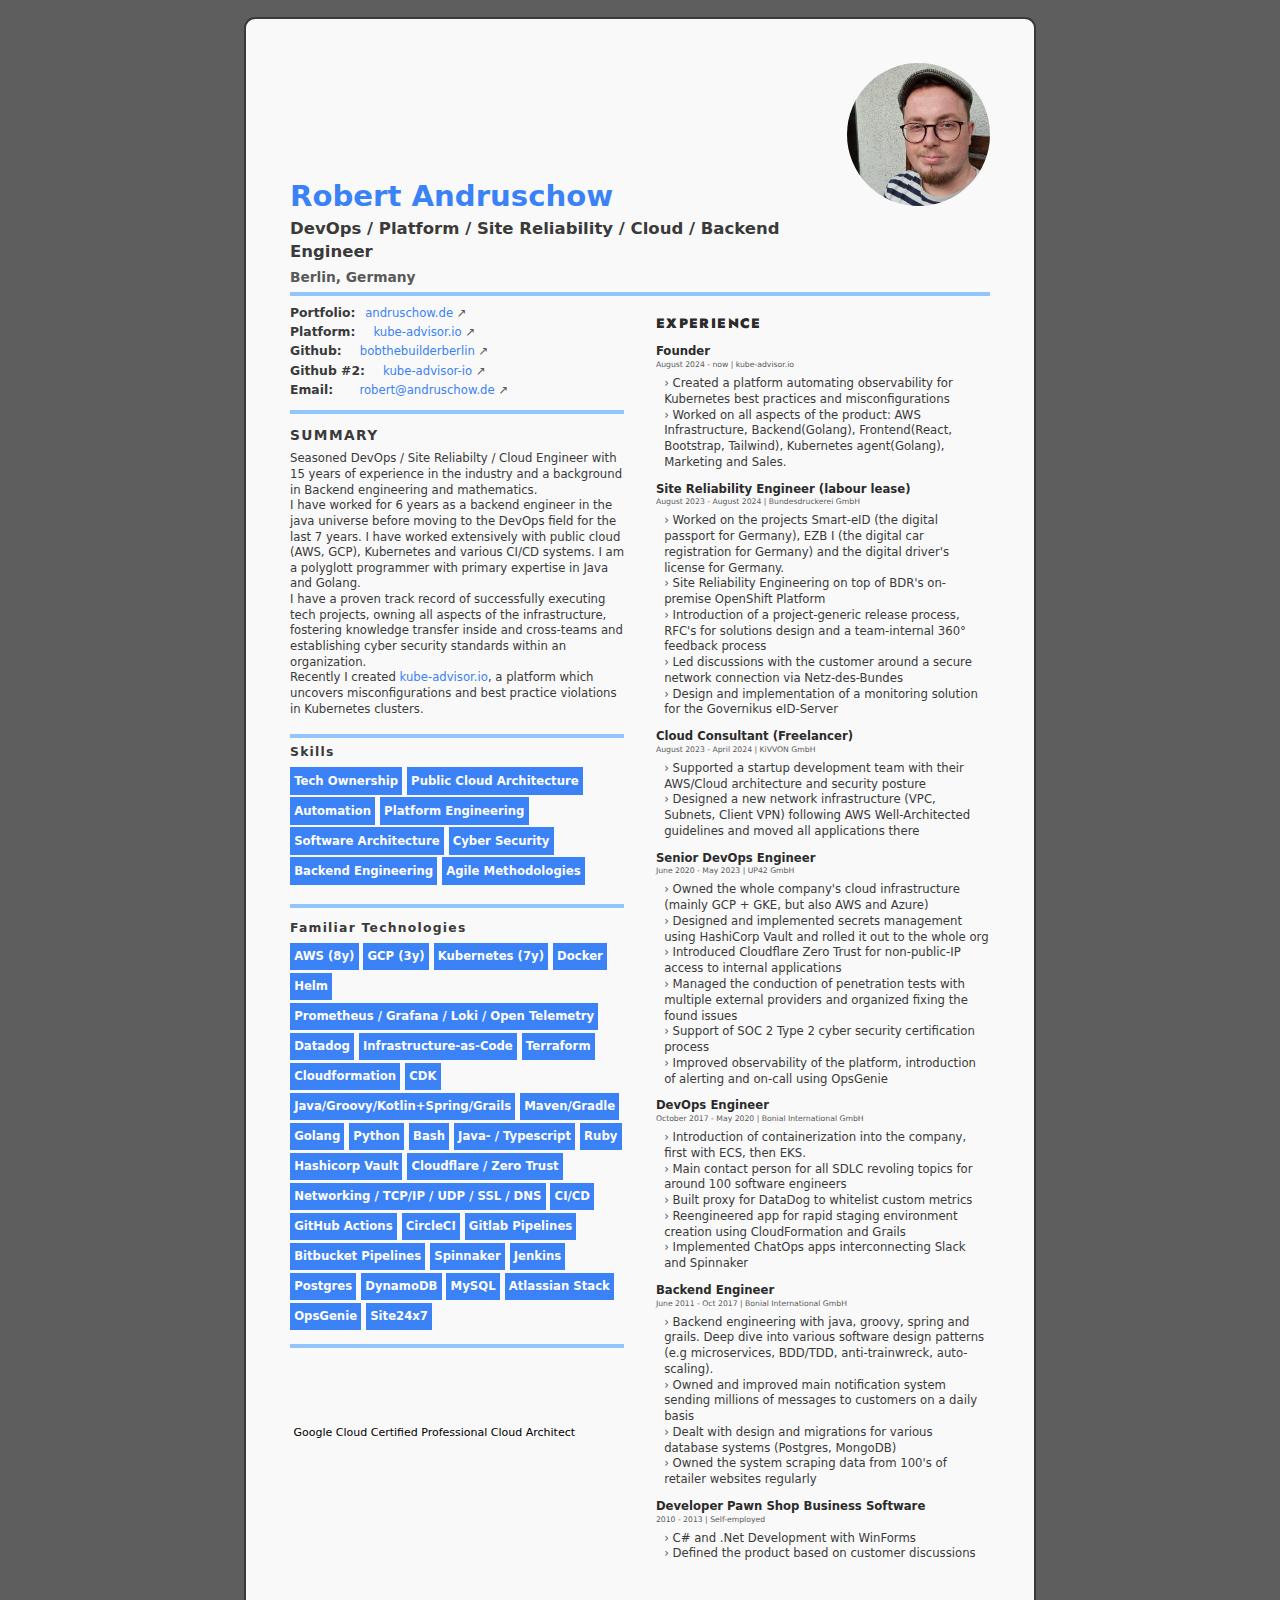
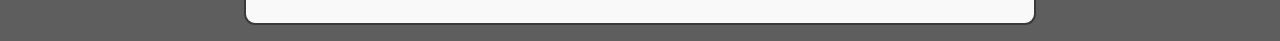
==== docs/index.html @ 7cc58ec7 "Fix column gap" ====
<!DOCTYPE html>
<html lang="en" xmlns="http://www.w3.org/1999/xhtml">

<head>
    <meta charset="UTF-8" />
    <meta name="author" content="Robert Andruschow" />
    <meta name="description"
        content="Robert Andruschow: Freelance DevOps / DevSecOps / Site Reliability / Cloud / Backend Engineer" />
    <meta name="robots" content="all" />
    <meta name="keywords"
        content="Robert Andruschow, DevOps Engineer, GCP, Cloud, AWS, Terraform, IaC, Berlin, Java, Backend Developer" />
    <meta name="googlebot" content="all" />
    <meta property="og:title" content="Robert Andruschow" />
    <meta property="og:type" content="CV and misc information about Robert Andruschow" />
    <meta property="og:url" content="https://andruschow.de" />
    <meta property="og:image" content="https://andruschow.de/portrait.jpg" />
    <meta property="og:site_name" content="andruschow.de" />
    <meta property="og:description" content="andruschow.de - Robert Andruschow" />
    <link rel="author" href="https://www.linkedin.com/in/robert-andruschow" />

    <meta name="viewport" content="width=device-width, initial-scale=1.0" />
    <link href="https://cdnjs.cloudflare.com/ajax/libs/font-awesome/5.15.2/css/all.min.css" rel="stylesheet" />
    <link rel="preload" href="./fonts/Jost-Medium.woff2" as="font" crossorigin="anonymous" />
    <link rel="preconnect" href="https://fonts.googleapis.com" />
    <link rel="preconnect" href="https://fonts.gstatic.com" crossorigin />
    <link
        href="https://fonts.googleapis.com/css2?family=Jost:ital,wght@0,100;0,200;0,300;0,400;0,500;0,600;0,700;0,800;0,900;1,100;1,200;1,300;1,400;1,500;1,600;1,700;1,800;1,900&display=swap"
        rel="stylesheet" />

    <link href="./build.css" rel="stylesheet" />
    <link rel="icon" type="image/png" href="/favicon.png">
    <title>Robert Andruschow — Resume</title>
</head>
<!-- Body ----------------------------------------------------------------------- -->

<body>
    <main class="font-jost hyphens-manual">
        <!-- Page -------------------------------------------------------------------------------------------------------->
        <section
            class="p-3 my-auto mx-auto max-w-3xl bg-gray-50 rounded-2xl border-2 border-gray-700 sm:p-9 md:p-16 lg:mt-6 lg:mb-6 print:border-0 page print:max-w-letter print:max-h-letter print:mx-0 print:my-o xsm:p-8 print:bg-white md:max-w-letter md:h-letter lg:h-letter">
            <!-- Name ---------------------------------------------------------------------------------------------------->
            <header
                class="inline-flex justify-between items-baseline pb-2 mb-2 w-full align-top border-b-4 border-blue-300">
                <section class="block">
                    <h1 class="mb-0 text-5xl font-bold text-blue-500">
                        Robert Andruschow
                    </h1>
                    <!--Job Title--------------------------------------------------------------------------------------------------------->
                    <h2 class="m-0 ml-0 text-2xl font-semibold text-gray-700 leading-snugish">DevOps / Platform / Site
                        Reliability / Cloud / Backend Engineer
                    </h2>
                    <!--Location --------------------------------------------------------------------------------------------------------->

                    <h3 class="m-0 mt-2 ml-0 text-xl font-semibold text-gray-500 leading-snugish">
                        Berlin, Germany
                    </h3>
                </section>

                <section class="">
                    <div class="max-h-52 max-w-52 overflow-hidden relative aspect-square flex" style="height: 60vh;">
                        <img class="rounded-full h-full object-cover" src="portrait.jpg" alt="">
                    </div>

                </section>
            </header>

            <!-- Column -------------------------------------------------------------------------------------------------->
            <section
                class="col-gap-md print:col-count-1 print:h-letter-col-full col-fill-balance md:col-count-2 md:h-letter-col-full">
                <section class="flex-col">
                    <!-- Contact Information ------------------------------------------------------------------------------------->
                    <section class="pb-2 mt-4 mb-0 first:mt-0">
                        <!-- To keep in the same column -------------------------------------------------------------------------->
                        <section class="break-inside-avoid">
                            <section class="pb-4 mb-2 border-b-4 border-blue-300 break-inside-avoid">
                                <ul class="pr-7 list-inside">
                                    <li
                                        class="mt-1 leading-normal text-black text-gray-500 transition duration-100 ease-in hover:text-gray-700 text-md print:">
                                        <a href="https://andruschow.de" class="group text-blue-500">
                                            <span class="mr-2 text-lg font-semibold text-gray-700 leading-snugish">
                                                Portfolio:
                                            </span>
                                            andruschow.de
                                            <span
                                                class="inline-block font-normal text-black text-gray-500 transition duration-100 ease-in group-hover:text-gray-700 print:text-black print:">
                                                ↗
                                            </span>
                                        </a>
                                    </li>
                                    <li
                                        class="mt-1 leading-normal text-gray-500 transition duration-100 ease-in hover:text-gray-700 text-md">
                                        <a href="https://kube-advisor.io" target="_blank" class="group text-blue-500">
                                            <span class="mr-5 text-lg font-semibold text-gray-700 leading-snugish">
                                                Platform:
                                            </span>
                                            kube-advisor.io
                                            <span
                                                class="inline-block font-normal text-black text-gray-500 transition duration-100 ease-in group-hover:text-gray-700 print:text-black print:">
                                                ↗
                                            </span>
                                        </a>
                                    </li>
                                    <li
                                        class="mt-1 leading-normal text-gray-500 transition duration-100 ease-in hover:text-gray-700 text-md">
                                        <a href="https://github.com/bobthebuilderberlin" target="_blank"
                                            class="group text-blue-500">
                                            <span class="mr-5 text-lg font-semibold text-gray-700 leading-snugish">
                                                Github:
                                            </span>
                                            bobthebuilderberlin
                                            <span
                                                class="inline-block font-normal text-black text-gray-500 transition duration-100 ease-in group-hover:text-gray-700 print:text-black print:">
                                                ↗
                                            </span>
                                        </a>
                                    </li>

                                    <li
                                        class="mt-1 leading-normal text-gray-500 transition duration-100 ease-in hover:text-gray-700 text-md">
                                        <a href="https://github.com/kube-advisor-io" target="_blank"
                                            class="group text-blue-500">
                                            <span class="mr-5 text-lg font-semibold text-gray-700 leading-snugish">
                                                Github #2:
                                            </span>
                                            kube-advisor-io
                                            <span
                                                class="inline-block font-normal text-black text-gray-500 transition duration-100 ease-in group-hover:text-gray-700 print:text-black print:">
                                                ↗
                                            </span>
                                        </a>
                                    </li>


                                    <li
                                        class="mt-1 leading-normal text-gray-500 transition duration-100 ease-in hover:text-gray-700 text-md">
                                        <a href="mailto:robert@andruschow.de" class="group text-blue-500">
                                            <span class="mr-8 text-lg font-semibold text-gray-700 leading-snugish">
                                                Email:
                                            </span>
                                            robert@andruschow.de
                                            <span
                                                class="inline-block font-normal text-gray-500 transition duration-100 ease-in group-hover:text-gray-700 print:text-black">
                                                ↗
                                            </span>
                                        </a>
                                    </li>
                                </ul>
                            </section>
                        </section>
                    </section>
                    <!--Summary ---------------------------------------------------------------------------------------------------------->
                    <section class="pb-4 mt-0 border-b-4 border-blue-300 first:mt-0">
                        <!-- To keep in the same column -->
                        <section class="break-inside-avoid">
                            <h2 class="mb-2 text-xl font-bold tracking-widest text-gray-700 print:font-normal">
                                SUMMARY
                            </h2>

                            <section class="mb-2 break-inside-avoid">
                                <p class="mt-2 leading-normal text-gray-700 text-md">
                                    Seasoned DevOps / Site Reliabilty / Cloud Engineer with 15 years of experience in
                                    the industry and a
                                    background in Backend engineering and mathematics.
                                    <br>I have worked for 6 years as a backend engineer in the java universe before
                                    moving to the DevOps field for the last 7 years. I have worked extensively with
                                    public cloud (AWS, GCP), Kubernetes and various CI/CD systems. I am a polyglott
                                    programmer with primary expertise in Java and Golang.
                                    <br>I have a proven track record of successfully executing tech projects, owning all
                                    aspects of the infrastructure, fostering knowledge transfer inside and cross-teams
                                    and establishing cyber security standards within an organization.
                                    <br>Recently I created <a href="https://kube-advisor.io" target="_blank"
                                        class="text-blue-500">kube-advisor.io</a>, a platform which uncovers
                                    misconfigurations and best practice violations in Kubernetes clusters.
                                </p>
                            </section>
                        </section>
                    </section>
                    <section class="pb-6 mt-2 mb-4 border-b-4 border-blue-300 first:mt-0 break-inside-avoid">
                        <!-- To keep in the same column -->
                        <section class="break-inside-avoid">
                            <h2 class="mb-2 text-lg font-bold tracking-widest text-gray-700 print:font-normal">
                                Skills
                            </h2>
                            <section class="mb-0 break-inside-avoid">
                                <section class="mt-1 last:pb-1">
                                    <ul class="flex flex-wrap -mb-1 font-bold leading-relaxed text-md -mr-1.6">
                                        <li
                                            class="p-1.5 mb-1 leading-relaxed text-white bg-blue-500 mr-1.6 print:bg-white print:border-inset">
                                            Tech Ownership
                                        </li>
                                        <li
                                            class="p-1.5 mb-1 leading-relaxed text-white bg-blue-500 mr-1.6 print:bg-white print:border-inset">
                                            Public Cloud Architecture
                                        </li>
                                        <li
                                            class="p-1.5 mb-1 leading-relaxed text-white bg-blue-500 mr-1.6 print:bg-white print:border-inset">
                                            Automation
                                        </li>
                                        <li
                                            class="p-1.5 mb-1 leading-relaxed text-white bg-blue-500 mr-1.6 print:bg-white print:border-inset">
                                            Platform Engineering
                                        </li>
                                        <li
                                            class="p-1.5 mb-1 leading-relaxed text-white bg-blue-500 mr-1.6 print:bg-white print:border-inset">
                                            Software Architecture
                                        </li>
                                        <li
                                            class="p-1.5 mb-1 leading-relaxed text-white bg-blue-500 mr-1.6 print:bg-white print:border-inset">
                                            Cyber Security
                                        </li>
                                        <li
                                            class="p-1.5 mb-1 leading-relaxed text-white bg-blue-500 mr-1.6 print:bg-white print:border-inset">
                                            Backend Engineering
                                        </li>
                                        <li
                                            class="p-1.5 mb-1 leading-relaxed text-white bg-blue-500 mr-1.6 print:bg-white print:border-inset">
                                            Agile Methodologies
                                        </li>

                                    </ul>
                                </section>
                            </section>
                        </section>
                    </section>
                    <!--Begin Skills ----------------------------------------------------------------------------------------------------->
                    <section class="pb-6 mt-2 mb-4 border-blue-300 first:mt-0 break-inside-avoid">
                        <!-- To keep in the same column -->
                        <section class="break-inside-avoid">
                            <h2 class="mb-2 text-lg font-bold tracking-widest text-gray-700 print:font-normal">
                                Familiar Technologies
                            </h2>
                            <section class="mb-4 break-inside-avoid">
                                <section class="mt-1">
                                    <ul class="flex flex-wrap font-bold leading-relaxed text-md -mr-1.6">
                                        <li
                                            class="p-1.5 mb-1 leading-relaxed text-white bg-blue-500 mr-1.6 print:bg-white print:border-inset">
                                            AWS (8y)
                                        </li>
                                        <li
                                            class="p-1.5 mb-1 leading-relaxed text-white bg-blue-500 mr-1.6 print:bg-white print:border-inset">
                                            GCP (3y)
                                        </li>
                                        <li
                                            class="p-1.5 mb-1 leading-relaxed text-white bg-blue-500 mr-1.6 print:bg-white print:border-inset">
                                            Kubernetes (7y)
                                        </li>
                                        <li
                                            class="p-1.5 mb-1 leading-relaxed text-white bg-blue-500 mr-1.6 print:bg-white print:border-inset">
                                            Docker
                                        </li>
                                        <li
                                            class="p-1.5 mb-1 leading-relaxed text-white bg-blue-500 mr-1.6 print:bg-white print:border-inset">
                                            Helm
                                        </li>
                                        <li
                                            class="p-1.5 mb-1 leading-relaxed text-white bg-blue-500 mr-1.6 print:bg-white print:border-inset">
                                            Prometheus / Grafana / Loki / Open Telemetry
                                        </li>
                                        <li
                                            class="p-1.5 mb-1 leading-relaxed text-white bg-blue-500 mr-1.6 print:bg-white print:border-inset">
                                            Datadog
                                        </li>
                                        <li
                                            class="p-1.5 mb-1 leading-relaxed text-white bg-blue-500 mr-1.6 print:bg-white print:border-inset">
                                            Infrastructure-as-Code
                                        </li>
                                        <li
                                            class="p-1.5 mb-1 leading-relaxed text-white bg-blue-500 mr-1.6 print:bg-white print:border-inset">
                                            Terraform
                                        </li>
                                        <li
                                            class="p-1.5 mb-1 leading-relaxed text-white bg-blue-500 mr-1.6 print:bg-white print:border-inset">
                                            Cloudformation
                                        </li>
                                        <li
                                            class="p-1.5 mb-1 leading-relaxed text-white bg-blue-500 mr-1.6 print:bg-white print:border-inset">
                                            CDK
                                        </li>
                                        <li
                                            class="p-1.5 mb-1 leading-relaxed text-white bg-blue-500 mr-1.6 print:bg-white print:border-inset">
                                            Java/Groovy/Kotlin+Spring/Grails
                                        </li>
                                        <li
                                            class="p-1.5 mb-1 leading-relaxed text-white bg-blue-500 mr-1.6 print:bg-white print:border-inset">
                                            Maven/Gradle
                                        </li>
                                        <li
                                            class="p-1.5 mb-1 leading-relaxed text-white bg-blue-500 mr-1.6 print:bg-white print:border-inset">
                                            Golang
                                        </li>
                                        <li
                                            class="p-1.5 mb-1 leading-relaxed text-white bg-blue-500 mr-1.6 print:bg-white print:border-inset">
                                            Python
                                        </li>
                                        <li
                                            class="p-1.5 mb-1 leading-relaxed text-white bg-blue-500 mr-1.6 print:bg-white print:border-inset">
                                            Bash
                                        </li>
                                        <li
                                            class="p-1.5 mb-1 leading-relaxed text-white bg-blue-500 mr-1.6 print:bg-white print:border-inset">
                                            Java- / Typescript
                                        </li>
                                        <li
                                            class="p-1.5 mb-1 leading-relaxed text-white bg-blue-500 mr-1.6 print:bg-white print:border-inset">
                                            Ruby
                                        </li>
                                        <li
                                            class="p-1.5 mb-1 leading-relaxed text-white bg-blue-500 mr-1.6 print:bg-white print:border-inset">
                                            Hashicorp Vault
                                        </li>
                                        <li
                                            class="p-1.5 mb-1 leading-relaxed text-white bg-blue-500 mr-1.6 print:bg-white print:border-inset">
                                            Cloudflare / Zero Trust
                                        </li>
                                        <li
                                            class="p-1.5 mb-1 leading-relaxed text-white bg-blue-500 mr-1.6 print:bg-white print:border-inset">
                                            Networking / TCP/IP / UDP / SSL / DNS
                                        </li>
                                        <li
                                            class="p-1.5 mb-1 leading-relaxed text-white bg-blue-500 mr-1.6 print:bg-white print:border-inset">
                                            CI/CD
                                        </li>
                                        <li
                                            class="p-1.5 mb-1 leading-relaxed text-white bg-blue-500 mr-1.6 print:bg-white print:border-inset">
                                            GitHub Actions
                                        </li>
                                        <li
                                            class="p-1.5 mb-1 leading-relaxed text-white bg-blue-500 mr-1.6 print:bg-white print:border-inset">
                                            CircleCI
                                        </li>
                                        <li
                                            class="p-1.5 mb-1 leading-relaxed text-white bg-blue-500 mr-1.6 print:bg-white print:border-inset">
                                            Gitlab Pipelines
                                        </li>
                                        <li
                                            class="p-1.5 mb-1 leading-relaxed text-white bg-blue-500 mr-1.6 print:bg-white print:border-inset">
                                            Bitbucket Pipelines
                                        </li>
                                        <li
                                            class="p-1.5 mb-1 leading-relaxed text-white bg-blue-500 mr-1.6 print:bg-white print:border-inset">
                                            Spinnaker
                                        </li>
                                        <li
                                            class="p-1.5 mb-1 leading-relaxed text-white bg-blue-500 mr-1.6 print:bg-white print:border-inset">
                                            Jenkins
                                        </li>
                                        <li
                                            class="p-1.5 mb-1 leading-relaxed text-white bg-blue-500 mr-1.6 print:bg-white print:border-inset">
                                            Postgres
                                        </li>
                                        <li
                                            class="p-1.5 mb-1 leading-relaxed text-white bg-blue-500 mr-1.6 print:bg-white print:border-inset">
                                            DynamoDB
                                        </li>
                                        <li
                                            class="p-1.5 mb-1 leading-relaxed text-white bg-blue-500 mr-1.6 print:bg-white print:border-inset">
                                            MySQL
                                        </li>
                                        <li
                                            class="p-1.5 mb-1 leading-relaxed text-white bg-blue-500 mr-1.6 print:bg-white print:border-inset">
                                            Atlassian Stack
                                        </li>
                                        <li
                                            class="p-1.5 mb-1 leading-relaxed text-white bg-blue-500 mr-1.6 print:bg-white print:border-inset">
                                            OpsGenie
                                        </li>
                                        <li
                                            class="p-1.5 mb-1 leading-relaxed text-white bg-blue-500 mr-1.6 print:bg-white print:border-inset">
                                            Site24x7
                                        </li>
                                    </ul>
                                </section>

                            </section>
                        </section>
                        <section class="pt-4 mt-4 mb-4 border-t-4 border-blue-300 first:mt-0 break-inside-avoid">
                            <img style="height: 6em;vertical-align: middle;"
                                src="https://templates.images.credential.net/16590181582433100721069374350922.png"
                                alt="" /><a
                                href="https://google.accredible.com/e2c2b1ea-7b1b-4639-a2f8-a08a9e757b7b?key=2ad07aa342c8c241b895306d8e5c19f07ed14affc8c5d791f828eb822d8c3eef"
                                target="_blank">&nbsp;Google Cloud Certified Professional Cloud Architect</a>
                        </section>
                    </section>

                    <!--Experience ------------------------------------------------------------------------------------------------------>

                    <section class="pb-4 mt-4 print:pt-8 border-blue-300 first:mt-0 break-before-column">
                        <!-- To keep in the same column ------------------------------------------------------------------------->

                        <section class="break-inside-avoid">
                            <header
                                class="inline-flex justify-between items-baseline mb-2 w-full align-top border-blue-300">
                                <h2 class="mb-2 text-xl font-black tracking-widest text-gray-800 print:font-normal">
                                    EXPERIENCE
                                </h2>
                            </header>

                            <!--Job 1-->
                            <section class="mb-4 border-blue-300 break-inside-avoid">
                                <header>
                                    <h3 class="font-semibold text-gray-800 text-md leading-snugish">
                                        Founder
                                    </h3>
                                    <p class="text-sm leading-normal text-gray-500">
                                        August 2024 - now | kube-advisor.io
                                    </p>
                                </header>
                                <ul class="pl-3 mt-2 font-normal text-gray-700 text-md leading-snugish">
                                    <li>
                                        <span class="text-gray-500 transform -translate-y-px select-none">
                                            &rsaquo;
                                        </span>
                                        Created a platform automating observability for Kubernetes best practices and
                                        misconfigurations
                                    </li>
                                    <li>
                                        <span class="text-gray-500 transform -translate-y-px select-none">
                                            &rsaquo;
                                        </span>
                                        Worked on all aspects of the product: AWS Infrastructure, Backend(Golang),
                                        Frontend(React, Bootstrap, Tailwind),
                                        Kubernetes agent(Golang), Marketing and Sales.
                                    </li>
                                </ul>
                            </section>
                            <!-- job 2  -->
                            <section class="mb-4 border-blue-300 break-inside-avoid">
                                <header>
                                    <h3 class="font-semibold text-gray-800 text-md leading-snugish">
                                        Site Reliability Engineer (labour lease)
                                    </h3>
                                    <p class="text-sm text-gray-500 leading-snugish">
                                        August 2023 - August 2024 | Bundesdruckerei GmbH
                                    </p>
                                </header>
                                <ul class="pl-3 mt-2 font-normal text-gray-700 text-md leading-snugish">
                                    <li>
                                        <span class="text-gray-500 transform -translate-y-px select-none">
                                            &rsaquo;
                                        </span>
                                        Worked on the projects <a
                                            href="https://www.ausweisapp.bund.de/fileadmin/user_upload/Dateien/Webinar_06.07.22/BMI_Einsatz_der_Smart-eID.pdf"
                                            target="_blank"> Smart-eID</a> (the digital passport for Germany)<a
                                            href="https://www.auto-motor-und-sport.de/verkehr/fahrzeugschein-soll-digital-werden/"
                                            target="_blank">, EZB I</a> (the digital car registration for Germany) and
                                        the digital driver's
                                        license for Germany.
                                    </li>

                                    </li>
                                    <li>
                                        <span class="text-gray-500 transform -translate-y-px select-none">
                                            &rsaquo;
                                        </span>
                                        Site Reliability Engineering on top of BDR's on-premise OpenShift Platform
                                    </li>
                                    <li>
                                        <span class="text-gray-500 transform -translate-y-px select-none">
                                            &rsaquo;
                                        </span>
                                        Introduction of a project-generic release process, RFC's for solutions design
                                        and a team-internal
                                        360°
                                        feedback process
                                    </li>
                                    <li>
                                        <span class="text-gray-500 transform -translate-y-px select-none">
                                            &rsaquo;
                                        </span>
                                        Led discussions with the customer around a secure network connection via
                                        Netz-des-Bundes
                                    </li>
                                    <li>
                                        <span class="text-gray-500 transform -translate-y-px select-none">
                                            &rsaquo;
                                        </span>
                                        Design and implementation of a monitoring solution for <a
                                            href="https://www.governikus.de/loesungen/produkte/eid-service/"
                                            target="_blank">the Governikus
                                            eID-Server</a>
                                    </li>
                                </ul>
                            </section>
                            <!-- job 3 -->
                            <section class="mb-4 border-blue-300 break-inside-avoid">
                                <header>
                                    <h3 class="font-semibold text-gray-800 text-md leading-snugish">
                                        Cloud Consultant (Freelancer)
                                    </h3>
                                    <p class="text-sm text-gray-500 leading-snugish">
                                        August 2023 - April 2024 | KiVVON GmbH
                                    </p>
                                </header>
                                <ul class="pl-3 mt-2 font-normal text-gray-700 text-md leading-snugish">
                                    <li>
                                        <span class="text-gray-500 transform -translate-y-px select-none">
                                            &rsaquo;
                                        </span>
                                        Supported a startup development team with their AWS/Cloud architecture and
                                        security posture
                                    </li>
                                    <li>
                                        <span class="text-gray-500 transform -translate-y-px select-none">
                                            &rsaquo;
                                        </span>
                                        Designed a new network infrastructure (VPC, Subnets, Client VPN) following AWS
                                        Well-Architected guidelines and moved all applications there
                                    </li>
                                </ul>
                            </section>
                            <!-- job 4 -->
                            <section class="mb-4 border-blue-300 break-inside-avoid">
                                <header>
                                    <h3 class="font-semibold text-gray-800 text-md leading-snugish">
                                        Senior DevOps Engineer
                                    </h3>
                                    <p class="text-sm text-gray-500 leading-snugish">
                                        June 2020 - May 2023 | UP42 GmbH
                                    </p>
                                </header>
                                <ul class="pl-3 mt-2 font-normal text-gray-700 text-md leading-snugish">
                                    <li>
                                        <span class="text-gray-500 transform -translate-y-px select-none">
                                            &rsaquo;
                                        </span>
                                        Owned the whole company's cloud infrastructure (mainly GCP + GKE, but also AWS
                                        and Azure)
                                    </li>
                                    <li>
                                        <span class="text-gray-500 transform -translate-y-px select-none">
                                            &rsaquo;
                                        </span>
                                        Designed and implemented secrets management using <a
                                            href="https://www.vaultproject.io/" target="_blank">HashiCorp Vault</a> and
                                        rolled it out to the whole org
                                    </li>
                                    <li>
                                        <span class="text-gray-500 transform -translate-y-px select-none">
                                            &rsaquo;
                                        </span>
                                        Introduced <a href="https://www.cloudflare.com/products/zero-trust/"
                                            target="_blank">Cloudflare
                                            Zero Trust</a> for non-public-IP access to internal applications
                                    </li>
                                    <li>
                                        <span class="text-gray-500 transform -translate-y-px select-none">
                                            &rsaquo;
                                        </span>
                                        Managed the conduction of penetration tests with multiple external providers and
                                        organized fixing the found issues
                                    </li>
                                    <li>
                                        <span class="text-gray-500 transform -translate-y-px select-none">
                                            &rsaquo;
                                        </span>
                                        Support of <a
                                            href="https://en.wikipedia.org/wiki/System_and_Organization_Controls"
                                            target="_blank">SOC 2 Type 2</a> cyber security certification process
                                    </li>
                                    <li>
                                        <span class="text-gray-500 transform -translate-y-px select-none">
                                            &rsaquo;
                                        </span>
                                        Improved observability of the platform, introduction of alerting and on-call
                                        using OpsGenie
                                    </li>
                                </ul>
                            </section>
                            <section class="mb-4 border-blue-300 break-inside-avoid">
                                <header>
                                    <h3 class="font-semibold text-gray-800 text-md leading-snugish">
                                        DevOps Engineer
                                    </h3>
                                    <p class="text-sm text-gray-500 leading-snugish">
                                        October 2017 - May 2020 | Bonial International GmbH
                                    </p>
                                </header>
                                <ul class="pl-3 mt-2 font-normal text-gray-700 text-md leading-snugish">
                                    <li>
                                        <span class="text-gray-500 transform -translate-y-px select-none">
                                            &rsaquo;
                                        </span>
                                        Introduction of containerization into the company, first with ECS, then EKS.
                                    </li>
                                    <li>
                                        <span class="text-gray-500 transform -translate-y-px select-none">
                                            &rsaquo;
                                        </span>
                                        Main contact person for all SDLC revoling topics for around 100 software
                                        engineers
                                    </li>
                                    <li>
                                        <span class="text-gray-500 transform -translate-y-px select-none">
                                            &rsaquo;
                                        </span>
                                        Built proxy for DataDog to whitelist custom metrics
                                    </li>
                                    <li>
                                        <span class="text-gray-500 transform -translate-y-px select-none">
                                            &rsaquo;
                                        </span>
                                        Reengineered app for rapid staging environment creation using CloudFormation and
                                        Grails
                                    </li>
                                    <li>
                                        <span class="text-gray-500 transform -translate-y-px select-none">
                                            &rsaquo;
                                        </span>
                                        Implemented ChatOps apps interconnecting Slack and Spinnaker
                                    </li>

                                </ul>
                            </section>
                            <section class="mb-4 border-blue-300 break-inside-avoid">
                                <header>
                                    <h3 class="font-semibold text-gray-800 text-md leading-snugish">
                                        Backend Engineer
                                    </h3>
                                    <p class="text-sm text-gray-500 leading-snugish">
                                        June 2011 - Oct 2017 | Bonial International GmbH
                                    </p>
                                </header>
                                <ul class="pl-3 mt-2 font-normal text-gray-700 text-md leading-snugish">
                                    <li>
                                        <span class="text-gray-500 transform -translate-y-px select-none">
                                            &rsaquo;
                                        </span>
                                        Backend engineering with java, groovy, spring and grails. Deep dive into various
                                        software design patterns (e.g microservices, BDD/TDD, anti-trainwreck,
                                        auto-scaling).
                                    </li>
                                    <li>
                                        <span class="text-gray-500 transform -translate-y-px select-none">
                                            &rsaquo;
                                        </span>
                                        Owned and improved main notification system sending millions of messages to
                                        customers on a daily basis
                                    </li>
                                    <li>
                                        <span class="text-gray-500 transform -translate-y-px select-none">
                                            &rsaquo;
                                        </span>
                                        Dealt with design and migrations for various database systems (Postgres,
                                        MongoDB)
                                    </li>
                                    <li>
                                        <span class="text-gray-500 transform -translate-y-px select-none">
                                            &rsaquo;
                                        </span>
                                        Owned the system scraping data from 100's of retailer websites regularly
                                    </li>
                                </ul>
                            </section>
                            <section class="mb-2 border-blue-300 break-inside-avoid">
                                <header>
                                    <h3 class="font-semibold text-gray-800 text-md leading-snugish">
                                        Developer Pawn Shop Business Software
                                    </h3>
                                    <p class="text-sm text-gray-500 leading-snugish">
                                        2010 - 2013 | Self-employed
                                    </p>
                                </header>
                                <ul class="pl-3 mt-2 font-normal text-gray-700 text-md leading-snugish">
                                    <li>
                                        <span class="text-gray-500 transform -translate-y-px select-none">
                                            &rsaquo;
                                        </span>
                                        C# and .Net Development with WinForms
                                    </li>
                                    <li>
                                        <span class="text-gray-500 transform -translate-y-px select-none">
                                            &rsaquo;
                                        </span>
                                        Defined the product based on customer discussions
                                    </li>
                                </ul>
                            </section>
                        </section>
                    </section>


                    <!-- end Column -->
                </section>
                <!-- end Page -->
    </main>
</body>

</html>
---- docs/build.css ----
@import url("https://fonts.googleapis.com/css2?family=Jost:ital,wght@0,100;0,200;0,300;0,400;0,500;0,600;0,700;0,800;0,900;1,100;1,200;1,300;1,400;1,500;1,600;1,700;1,800;1,900&display=swap");@font-face{font-display:swap;font-family:Jost;font-style:normal;font-weight:600;src:url(/fonts/Jost-SemiBold.woff2) format("woff2");unicode-range:u+0000-007f,u+0080-00ff}@font-face{font-display:swap;font-family:Jost;font-style:normal;font-weight:600;src:url(/fonts/Jost-SemiBold.woff2) format("woff2");unicode-range:u+0100-017f,u+0180-024f,u+0250-02af,u+1e??,u+2c60-2c7f,u+a720-a7ff,u+ab30-ab6f}@font-face{font-display:swap;font-family:Jost;font-style:normal;font-weight:600;src:url(/fonts/Jost-SemiBold.woff2) format("woff2");unicode-range:u+2000-206f,u+2070-209f,u+20a0-20cf,u+2100-214f,u+2150-218f,u+2190-21ff,u+22??,u+25a0-25ff,u+2700-27bf}@font-face{font-display:swap;font-family:Jost;font-style:normal;font-weight:700;src:url(/fonts/Jost-Bold.woff2) format("woff2");unicode-range:u+0000-007f,u+0080-00ff}@font-face{font-display:swap;font-family:Jost;font-style:normal;font-weight:700;src:url(/fonts/Jost-Bold.woff2) format("woff2");unicode-range:u+0100-017f,u+0180-024f,u+0250-02af,u+1e??,u+2c60-2c7f,u+a720-a7ff,u+ab30-ab6f}@font-face{font-display:swap;font-family:Jost;font-style:normal;font-weight:700;src:url(/fonts/Jost-Bold.woff2) format("woff2");unicode-range:u+2000-206f,u+2070-209f,u+20a0-20cf,u+2100-214f,u+2150-218f,u+2190-21ff,u+22??,u+25a0-25ff,u+2700-27bf}@font-face{font-display:swap;font-family:Jost;font-style:normal;font-weight:500;src:url(/fonts/Jost-Medium.woff2) format("woff2");unicode-range:u+0000-007f,u+0080-00ff}@font-face{font-display:swap;font-family:Jost;font-style:normal;font-weight:500;src:url(/fonts/Jost-Medium.woff2) format("woff2");unicode-range:u+0100-017f,u+0180-024f,u+0250-02af,u+1e??,u+2c60-2c7f,u+a720-a7ff,u+ab30-ab6f}@font-face{font-display:swap;font-family:Jost;font-style:normal;font-weight:400;src:url(/fonts/Jost-Medium.woff2) format("woff2");unicode-range:u+0000-007f,u+0080-00ff}@font-face{font-display:swap;font-family:Jost;font-style:normal;font-weight:400;src:url(/fonts/Jost-Medium.woff2) format("woff2");unicode-range:u+0100-017f,u+0180-024f,u+0250-02af,u+1e??,u+2c60-2c7f,u+a720-a7ff,u+ab30-ab6f}@font-face{font-display:swap;font-family:Jost;font-style:normal;font-weight:400;src:url(/fonts/Jost-Medium.woff2) format("woff2");unicode-range:u+2000-206f,u+2070-209f,u+20a0-20cf,u+2100-214f,u+2150-218f,u+2190-21ff,u+22??,u+25a0-25ff,u+2700-27bf}*,:after,:before{--tw-border-spacing-x:0;--tw-border-spacing-y:0;--tw-translate-x:0;--tw-translate-y:0;--tw-rotate:0;--tw-skew-x:0;--tw-skew-y:0;--tw-scale-x:1;--tw-scale-y:1;--tw-pan-x: ;--tw-pan-y: ;--tw-pinch-zoom: ;--tw-scroll-snap-strictness:proximity;--tw-gradient-from-position: ;--tw-gradient-via-position: ;--tw-gradient-to-position: ;--tw-ordinal: ;--tw-slashed-zero: ;--tw-numeric-figure: ;--tw-numeric-spacing: ;--tw-numeric-fraction: ;--tw-ring-inset: ;--tw-ring-offset-width:0px;--tw-ring-offset-color:#fff;--tw-ring-color:rgba(59,130,246,.5);--tw-ring-offset-shadow:0 0 #0000;--tw-ring-shadow:0 0 #0000;--tw-shadow:0 0 #0000;--tw-shadow-colored:0 0 #0000;--tw-blur: ;--tw-brightness: ;--tw-contrast: ;--tw-grayscale: ;--tw-hue-rotate: ;--tw-invert: ;--tw-saturate: ;--tw-sepia: ;--tw-drop-shadow: ;--tw-backdrop-blur: ;--tw-backdrop-brightness: ;--tw-backdrop-contrast: ;--tw-backdrop-grayscale: ;--tw-backdrop-hue-rotate: ;--tw-backdrop-invert: ;--tw-backdrop-opacity: ;--tw-backdrop-saturate: ;--tw-backdrop-sepia: ;--tw-contain-size: ;--tw-contain-layout: ;--tw-contain-paint: ;--tw-contain-style: }::backdrop{--tw-border-spacing-x:0;--tw-border-spacing-y:0;--tw-translate-x:0;--tw-translate-y:0;--tw-rotate:0;--tw-skew-x:0;--tw-skew-y:0;--tw-scale-x:1;--tw-scale-y:1;--tw-pan-x: ;--tw-pan-y: ;--tw-pinch-zoom: ;--tw-scroll-snap-strictness:proximity;--tw-gradient-from-position: ;--tw-gradient-via-position: ;--tw-gradient-to-position: ;--tw-ordinal: ;--tw-slashed-zero: ;--tw-numeric-figure: ;--tw-numeric-spacing: ;--tw-numeric-fraction: ;--tw-ring-inset: ;--tw-ring-offset-width:0px;--tw-ring-offset-color:#fff;--tw-ring-color:rgba(59,130,246,.5);--tw-ring-offset-shadow:0 0 #0000;--tw-ring-shadow:0 0 #0000;--tw-shadow:0 0 #0000;--tw-shadow-colored:0 0 #0000;--tw-blur: ;--tw-brightness: ;--tw-contrast: ;--tw-grayscale: ;--tw-hue-rotate: ;--tw-invert: ;--tw-saturate: ;--tw-sepia: ;--tw-drop-shadow: ;--tw-backdrop-blur: ;--tw-backdrop-brightness: ;--tw-backdrop-contrast: ;--tw-backdrop-grayscale: ;--tw-backdrop-hue-rotate: ;--tw-backdrop-invert: ;--tw-backdrop-opacity: ;--tw-backdrop-saturate: ;--tw-backdrop-sepia: ;--tw-contain-size: ;--tw-contain-layout: ;--tw-contain-paint: ;--tw-contain-style: }/*! tailwindcss v3.4.17 | MIT License | https://tailwindcss.com*/*,:after,:before{border:0 solid #c4c4c4;box-sizing:border-box}:after,:before{--tw-content:""}html{-webkit-text-size-adjust:100%;font-feature-settings:normal;-webkit-tap-highlight-color:transparent;font-family:ui-sans-serif,system-ui,sans-serif,Apple Color Emoji,Segoe UI Emoji,Segoe UI Symbol,Noto Color Emoji;font-variation-settings:normal;line-height:1.5;-moz-tab-size:4;-o-tab-size:4;tab-size:4}body{line-height:inherit;margin:0}h1,h2,h3{font-size:inherit;font-weight:inherit}a{color:inherit;text-decoration:inherit}::-webkit-inner-spin-button,::-webkit-outer-spin-button{height:auto}::-webkit-search-decoration{-webkit-appearance:none}::-webkit-file-upload-button{-webkit-appearance:button;font:inherit}h1,h2,h3,p,ul{margin:0}ul{list-style:none;padding:0}img{display:block;height:auto;max-width:100%;vertical-align:middle}body{-webkit-font-smoothing:subpixel-antialiased}.relative{position:relative}.m-0{margin:0}.mx-auto{margin-left:auto;margin-right:auto}.my-auto{margin-bottom:auto;margin-top:auto}.-mb-1{margin-bottom:-.25rem}.-mr-1\.6{margin-right:-.4375rem}.mb-0{margin-bottom:0}.mb-1{margin-bottom:.25rem}.mb-2{margin-bottom:.5rem}.mb-4{margin-bottom:1rem}.ml-0{margin-left:0}.mr-1\.6{margin-right:.4375rem}.mr-2{margin-right:.5rem}.mr-5{margin-right:1.25rem}.mr-8{margin-right:2rem}.mt-0{margin-top:0}.mt-1{margin-top:.25rem}.mt-2{margin-top:.5rem}.mt-4{margin-top:1rem}.block{display:block}.inline-block{display:inline-block}.flex{display:flex}.inline-flex{display:inline-flex}.aspect-square{aspect-ratio:1/1}.h-full{height:100%}.max-h-52{max-height:13rem}.w-full{width:100%}.max-w-3xl{max-width:48rem}.max-w-52{max-width:13rem}.-translate-y-px{--tw-translate-y:-1px}.-translate-y-px,.transform{transform:translate(var(--tw-translate-x),var(--tw-translate-y)) rotate(var(--tw-rotate)) skewX(var(--tw-skew-x)) skewY(var(--tw-skew-y)) scaleX(var(--tw-scale-x)) scaleY(var(--tw-scale-y))}.select-none{-webkit-user-select:none;-moz-user-select:none;user-select:none}.list-inside{list-style-position:inside}.break-before-column{-moz-column-break-before:column;break-before:column}.flex-col{flex-direction:column}.flex-wrap{flex-wrap:wrap}.items-baseline{align-items:baseline}.justify-between{justify-content:space-between}.overflow-hidden{overflow:hidden}.rounded-2xl{border-radius:1rem}.rounded-full{border-radius:9999px}.border-2{border-width:2px}.border-b-4{border-bottom-width:4px}.border-t-4{border-top-width:4px}.border-blue-300{--tw-border-opacity:1;border-color:rgb(147 197 253/var(--tw-border-opacity,1))}.border-gray-700{--tw-border-opacity:1;border-color:rgb(58 58 58/var(--tw-border-opacity,1))}.bg-blue-500{--tw-bg-opacity:1;background-color:rgb(59 130 246/var(--tw-bg-opacity,1))}.bg-gray-50{--tw-bg-opacity:1;background-color:rgb(249 249 249/var(--tw-bg-opacity,1))}.object-cover{-o-object-fit:cover;object-fit:cover}.p-1\.5{padding:.375rem}.p-3{padding:.75rem}.pb-2{padding-bottom:.5rem}.pb-4{padding-bottom:1rem}.pb-6{padding-bottom:1.5rem}.pl-3{padding-left:.75rem}.pr-7{padding-right:1.75rem}.pt-4{padding-top:1rem}.align-top{vertical-align:top}.font-jost{font-family:Jost,ui-sans-serif,system-ui,sans-serif,Apple Color Emoji,Segoe UI Emoji,Segoe UI Symbol,Noto Color Emoji}.text-2xl{font-size:1.5rem}.text-5xl{font-size:2.65rem}.text-lg{font-size:1.125rem}.text-md{font-size:1.0625rem}.text-sm{font-size:.7rem}.text-xl{font-size:1.25rem}.font-black{font-weight:900}.font-bold{font-weight:700}.font-normal{font-weight:400}.font-semibold{font-weight:600}.leading-normal{line-height:1.34}.leading-relaxed{line-height:1.625}.leading-snugish{line-height:1.35}.tracking-widest{letter-spacing:.1em}.text-black{--tw-text-opacity:1;color:rgb(44 44 44/var(--tw-text-opacity,1))}.text-blue-500{--tw-text-opacity:1;color:rgb(59 130 246/var(--tw-text-opacity,1))}.text-gray-500{--tw-text-opacity:1;color:rgb(89 89 89/var(--tw-text-opacity,1))}.text-gray-700{--tw-text-opacity:1;color:rgb(58 58 58/var(--tw-text-opacity,1))}.text-gray-800{--tw-text-opacity:1;color:rgb(43 43 43/var(--tw-text-opacity,1))}.text-white{--tw-text-opacity:1;color:rgb(253 253 253/var(--tw-text-opacity,1))}.transition{transition-duration:.15s;transition-property:color,background-color,border-color,text-decoration-color,fill,stroke,opacity,box-shadow,transform,filter,-webkit-backdrop-filter;transition-property:color,background-color,border-color,text-decoration-color,fill,stroke,opacity,box-shadow,transform,filter,backdrop-filter;transition-property:color,background-color,border-color,text-decoration-color,fill,stroke,opacity,box-shadow,transform,filter,backdrop-filter,-webkit-backdrop-filter;transition-timing-function:cubic-bezier(.4,0,.2,1)}.duration-100{transition-duration:.1s}.ease-in{transition-timing-function:cubic-bezier(.4,0,1,1)}.hyphens-manual{-webkit-hyphens:manual;hyphens:manual}.col-gap-md{-moz-column-gap:2.8875rem;column-gap:2.8875rem}.break-inside-avoid{-moz-column-break-inside:avoid;break-inside:avoid}.col-fill-balance{-moz-column-fill:balance;column-fill:balance}@media print{@page{margin:0}body{color:#3c3c3c!important;-webkit-print-color-adjust:exact!important;print-color-adjust:exact!important}.page{padding:4rem!important}h1,h2,h3,li,p{color:#3c3c3c!important}html{font-size:11px!important}}html{background-color:#000000a1;font-size:11px}@media (min-width:640px){html{font-size:calc(-5.58031px + 2.59067vw)}}@media (min-width:833px){html{font-size:calc(-5.89655px + 2.0284vw)}}@media (min-width:1079.5px){html{font-size:11px}}.first\:mt-0:first-child{margin-top:0}.last\:pb-1:last-child{padding-bottom:.25rem}.group:hover .group-hover\:text-gray-700,.hover\:text-gray-700:hover{--tw-text-opacity:1;color:rgb(58 58 58/var(--tw-text-opacity,1))}@media (min-width:500px){.xsm\:p-8{padding:2rem}}@media (min-width:640px){.sm\:p-9{padding:2.25rem}}@media (min-width:833px){.md\:max-w-letter{max-width:72rem}.md\:p-16{padding:4rem}.md\:col-count-2{-moz-column-count:2;column-count:2}}@media (min-width:1079.5px){.lg\:mb-6{margin-bottom:1.5rem}.lg\:mt-6{margin-top:1.5rem}}@media print{.print\:mx-0{margin-left:0;margin-right:0}.print\:max-w-letter{max-width:72rem}.print\:border-0{border-width:0}.print\:bg-white{--tw-bg-opacity:1;background-color:rgb(253 253 253/var(--tw-bg-opacity,1))}.print\:pt-8{padding-top:2rem}.print\:font-normal{font-weight:400}.print\:text-black{--tw-text-opacity:1;color:rgb(44 44 44/var(--tw-text-opacity,1))}.print\:border-inset{box-shadow:inset 0 0 0 1px #7c7c7c}.print\:col-count-1{-moz-column-count:1;column-count:1}}
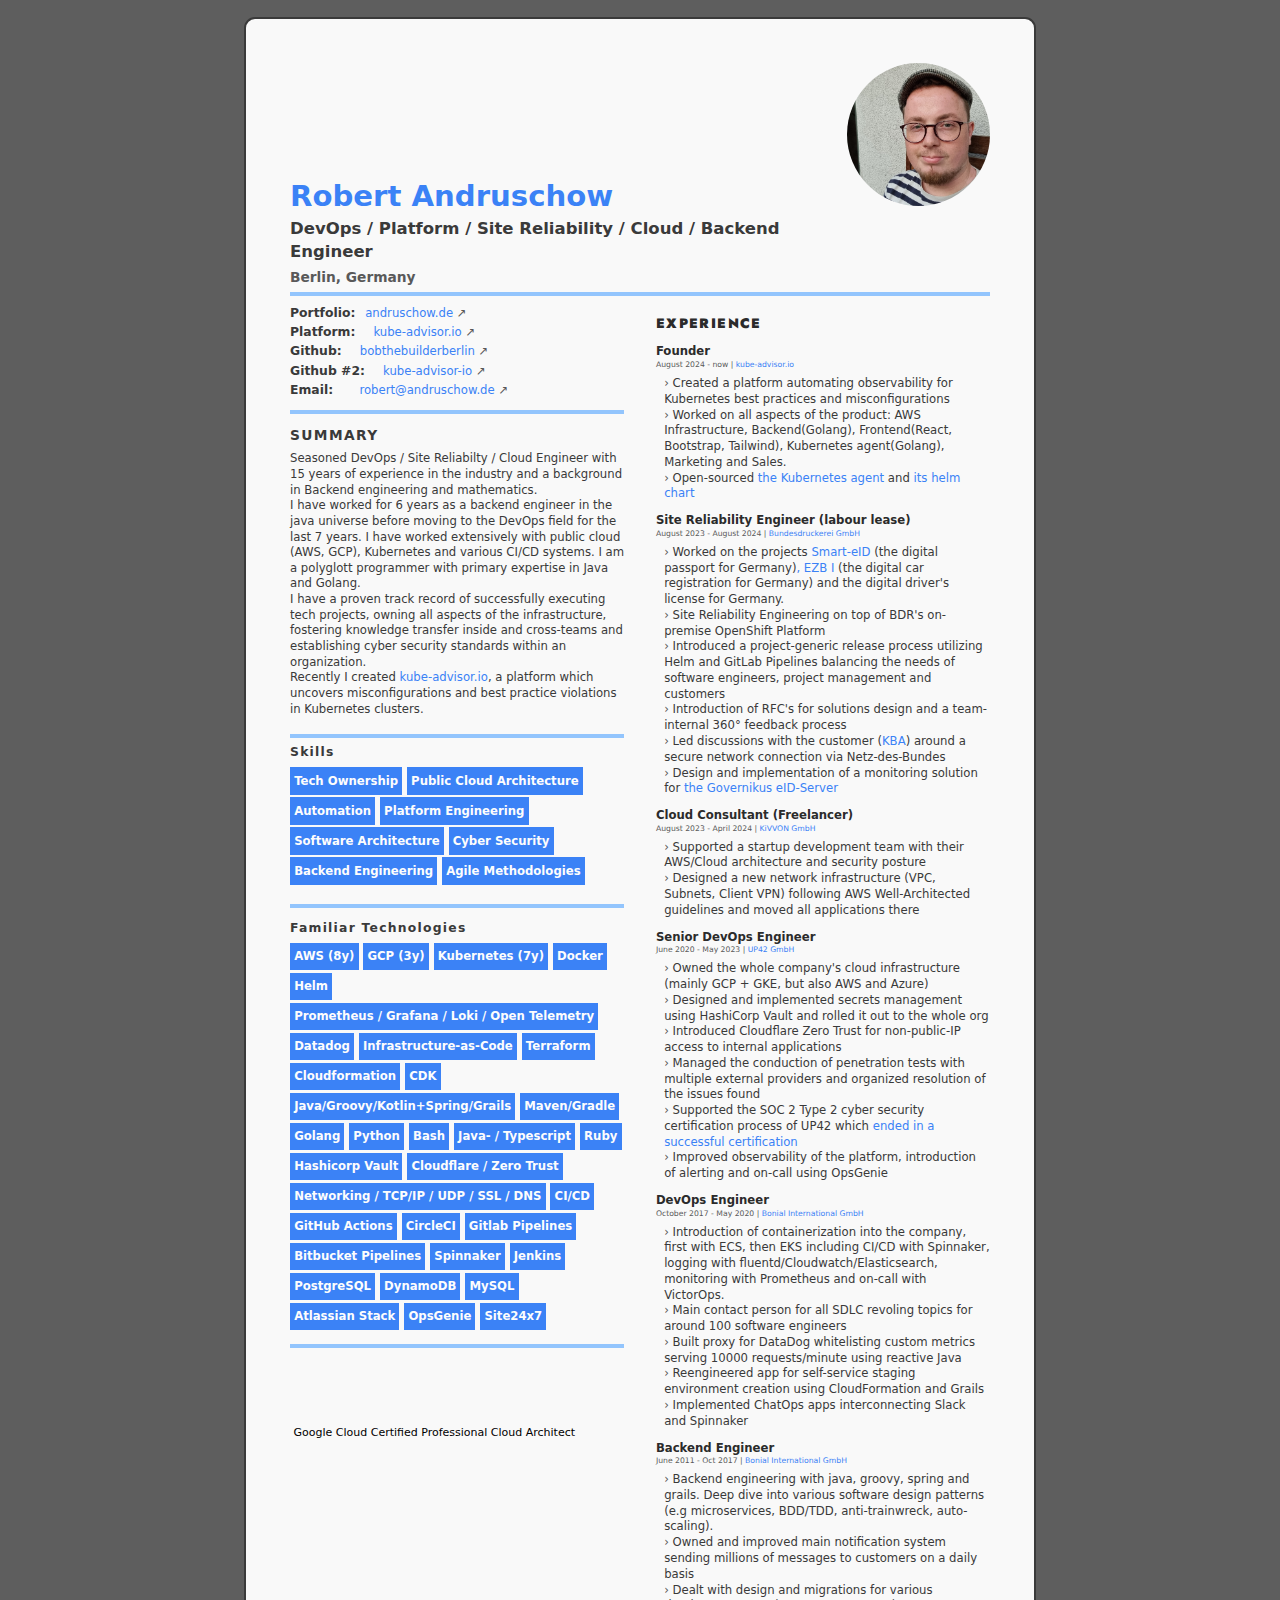
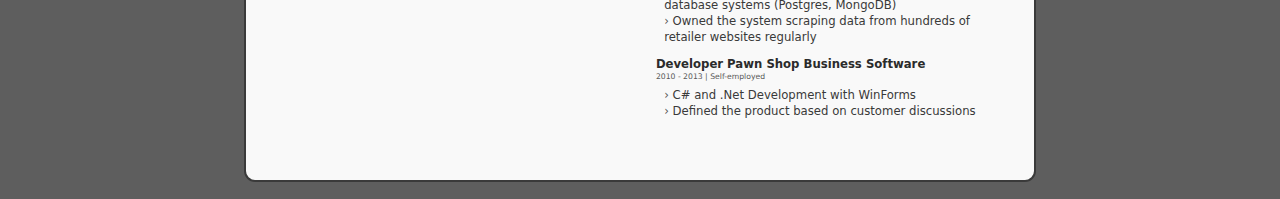
==== commit a5297867: "Add more info and links, fix tailwind config" ====
--- a/docs/index.html
+++ b/docs/index.html
@@ -75,14 +75,14 @@
                             <section class="pb-4 mb-2 border-b-4 border-blue-300 break-inside-avoid">
                                 <ul class="pr-7 list-inside">
                                     <li
-                                        class="mt-1 leading-normal text-black text-gray-500 transition duration-100 ease-in hover:text-gray-700 text-md print:">
+                                        class="mt-1 leading-normal text-gray-500 transition duration-100 ease-in hover:text-gray-700 text-md print:">
                                         <a href="https://andruschow.de" class="group text-blue-500">
                                             <span class="mr-2 text-lg font-semibold text-gray-700 leading-snugish">
                                                 Portfolio:
                                             </span>
                                             andruschow.de
                                             <span
-                                                class="inline-block font-normal text-black text-gray-500 transition duration-100 ease-in group-hover:text-gray-700 print:text-black print:">
+                                                class="inline-block font-normal text-gray-500 transition duration-100 ease-in group-hover:text-gray-700 print:text-black print:">
                                                 ↗
                                             </span>
                                         </a>
@@ -95,7 +95,7 @@
                                             </span>
                                             kube-advisor.io
                                             <span
-                                                class="inline-block font-normal text-black text-gray-500 transition duration-100 ease-in group-hover:text-gray-700 print:text-black print:">
+                                                class="inline-block font-normal text-gray-500 transition duration-100 ease-in group-hover:text-gray-700 print:text-black print:">
                                                 ↗
                                             </span>
                                         </a>
@@ -109,7 +109,7 @@
                                             </span>
                                             bobthebuilderberlin
                                             <span
-                                                class="inline-block font-normal text-black text-gray-500 transition duration-100 ease-in group-hover:text-gray-700 print:text-black print:">
+                                                class="inline-block font-normal text-gray-500 transition duration-100 ease-in group-hover:text-gray-700 print:text-black print:">
                                                 ↗
                                             </span>
                                         </a>
@@ -124,7 +124,7 @@
                                             </span>
                                             kube-advisor-io
                                             <span
-                                                class="inline-block font-normal text-black text-gray-500 transition duration-100 ease-in group-hover:text-gray-700 print:text-black print:">
+                                                class="inline-block font-normal text-gray-500 transition duration-100 ease-in group-hover:text-gray-700 print:text-black print:">
                                                 ↗
                                             </span>
                                         </a>
@@ -346,7 +346,7 @@
                                         </li>
                                         <li
                                             class="p-1.5 mb-1 leading-relaxed text-white bg-blue-500 mr-1.6 print:bg-white print:border-inset">
-                                            Postgres
+                                            PostgreSQL
                                         </li>
                                         <li
                                             class="p-1.5 mb-1 leading-relaxed text-white bg-blue-500 mr-1.6 print:bg-white print:border-inset">
@@ -402,7 +402,8 @@
                                         Founder
                                     </h3>
                                     <p class="text-sm leading-normal text-gray-500">
-                                        August 2024 - now | kube-advisor.io
+                                        August 2024 - now | <a href="https://kube-advisor.io" target="_blank"
+                                            class="text-blue-500">kube-advisor.io</a>
                                     </p>
                                 </header>
                                 <ul class="pl-3 mt-2 font-normal text-gray-700 text-md leading-snugish">
@@ -420,6 +421,15 @@
                                         Worked on all aspects of the product: AWS Infrastructure, Backend(Golang),
                                         Frontend(React, Bootstrap, Tailwind),
                                         Kubernetes agent(Golang), Marketing and Sales.
+                                    </li>
+                                    <li>
+                                        <span class="text-gray-500 transform -translate-y-px select-none">
+                                            &rsaquo;
+                                        </span>
+                                        Open-sourced <a href="https://github.com/kube-advisor-io/kube-advisor-agent"
+                                            target="_blank" class="text-blue-500">the Kubernetes agent</a> and <a
+                                            href="https://github.com/kube-advisor-io/helm-charts" target="_blank"
+                                            class="text-blue-500"> its helm chart</a>
                                     </li>
                                 </ul>
                             </section>
@@ -430,7 +440,8 @@
                                         Site Reliability Engineer (labour lease)
                                     </h3>
                                     <p class="text-sm text-gray-500 leading-snugish">
-                                        August 2023 - August 2024 | Bundesdruckerei GmbH
+                                        August 2023 - August 2024 | <a href="https://www.bundesdruckerei.de/en"
+                                            target="_blank" class="text-blue-500">Bundesdruckerei GmbH</a>
                                     </p>
                                 </header>
                                 <ul class="pl-3 mt-2 font-normal text-gray-700 text-md leading-snugish">
@@ -440,9 +451,11 @@
                                         </span>
                                         Worked on the projects <a
                                             href="https://www.ausweisapp.bund.de/fileadmin/user_upload/Dateien/Webinar_06.07.22/BMI_Einsatz_der_Smart-eID.pdf"
-                                            target="_blank"> Smart-eID</a> (the digital passport for Germany)<a
+                                            target="_blank" class="text-blue-500"> Smart-eID</a> (the digital passport
+                                        for Germany)<a
                                             href="https://www.auto-motor-und-sport.de/verkehr/fahrzeugschein-soll-digital-werden/"
-                                            target="_blank">, EZB I</a> (the digital car registration for Germany) and
+                                            target="_blank" class="text-blue-500">, EZB I</a> (the digital car
+                                        registration for Germany) and
                                         the digital driver's
                                         license for Germany.
                                     </li>
@@ -458,16 +471,24 @@
                                         <span class="text-gray-500 transform -translate-y-px select-none">
                                             &rsaquo;
                                         </span>
-                                        Introduction of a project-generic release process, RFC's for solutions design
-                                        and a team-internal
-                                        360°
-                                        feedback process
-                                    </li>
-                                    <li>
-                                        <span class="text-gray-500 transform -translate-y-px select-none">
-                                            &rsaquo;
-                                        </span>
-                                        Led discussions with the customer around a secure network connection via
+                                        Introduced a project-generic release process utilizing Helm and GitLab
+                                        Pipelines balancing the needs of software engineers, project management and
+                                        customers
+                                    </li>
+                                    <li>
+                                        <span class="text-gray-500 transform -translate-y-px select-none">
+                                            &rsaquo;
+                                        </span>
+                                        Introduction of RFC's for solutions design and a team-internal 360° feedback
+                                        process
+                                    </li>
+                                    <li>
+                                        <span class="text-gray-500 transform -translate-y-px select-none">
+                                            &rsaquo;
+                                        </span>
+                                        Led discussions with the customer (<a
+                                            href="https://www.kba.de/EN/Home/home_node.html" target="_blank"
+                                            class="text-blue-500">KBA</a>) around a secure network connection via
                                         Netz-des-Bundes
                                     </li>
                                     <li>
@@ -476,7 +497,7 @@
                                         </span>
                                         Design and implementation of a monitoring solution for <a
                                             href="https://www.governikus.de/loesungen/produkte/eid-service/"
-                                            target="_blank">the Governikus
+                                            target="_blank" class="text-blue-500">the Governikus
                                             eID-Server</a>
                                     </li>
                                 </ul>
@@ -488,7 +509,8 @@
                                         Cloud Consultant (Freelancer)
                                     </h3>
                                     <p class="text-sm text-gray-500 leading-snugish">
-                                        August 2023 - April 2024 | KiVVON GmbH
+                                        August 2023 - April 2024 | <a href="https://kivvon.com" target="_blank"
+                                            class="text-blue-500">KiVVON GmbH</a>
                                     </p>
                                 </header>
                                 <ul class="pl-3 mt-2 font-normal text-gray-700 text-md leading-snugish">
@@ -515,7 +537,8 @@
                                         Senior DevOps Engineer
                                     </h3>
                                     <p class="text-sm text-gray-500 leading-snugish">
-                                        June 2020 - May 2023 | UP42 GmbH
+                                        June 2020 - May 2023 | <a href="https://up42.com" target="_blank"
+                                            class="text-blue-500">UP42 GmbH</a>
                                     </p>
                                 </header>
                                 <ul class="pl-3 mt-2 font-normal text-gray-700 text-md leading-snugish">
@@ -547,15 +570,18 @@
                                             &rsaquo;
                                         </span>
                                         Managed the conduction of penetration tests with multiple external providers and
-                                        organized fixing the found issues
-                                    </li>
-                                    <li>
-                                        <span class="text-gray-500 transform -translate-y-px select-none">
-                                            &rsaquo;
-                                        </span>
-                                        Support of <a
+                                        organized resolution of the issues found
+                                    </li>
+                                    <li>
+                                        <span class="text-gray-500 transform -translate-y-px select-none">
+                                            &rsaquo;
+                                        </span>
+                                        Supported the <a
                                             href="https://en.wikipedia.org/wiki/System_and_Organization_Controls"
-                                            target="_blank">SOC 2 Type 2</a> cyber security certification process
+                                            target="_blank">SOC 2 Type 2</a> cyber security certification process of UP42 which
+                                        <a href="https://up42.com/blog/up42-achieves-soc-2-certification-showcasing-our-commitment-to-data-security"
+                                            target="_blank" class="text-blue-500">ended in a successful
+                                            certification</a>
                                     </li>
                                     <li>
                                         <span class="text-gray-500 transform -translate-y-px select-none">
@@ -572,7 +598,8 @@
                                         DevOps Engineer
                                     </h3>
                                     <p class="text-sm text-gray-500 leading-snugish">
-                                        October 2017 - May 2020 | Bonial International GmbH
+                                        October 2017 - May 2020 | <a href="https://bonial.com" target="_blank"
+                                            class="text-blue-500">Bonial International GmbH</a>
                                     </p>
                                 </header>
                                 <ul class="pl-3 mt-2 font-normal text-gray-700 text-md leading-snugish">
@@ -580,7 +607,9 @@
                                         <span class="text-gray-500 transform -translate-y-px select-none">
                                             &rsaquo;
                                         </span>
-                                        Introduction of containerization into the company, first with ECS, then EKS.
+                                        Introduction of containerization into the company, first with ECS, then EKS including CI/CD with Spinnaker, logging with
+                                        fluentd/Cloudwatch/Elasticsearch, monitoring with Prometheus and on-call with
+                                        VictorOps.
                                     </li>
                                     <li>
                                         <span class="text-gray-500 transform -translate-y-px select-none">
@@ -593,13 +622,15 @@
                                         <span class="text-gray-500 transform -translate-y-px select-none">
                                             &rsaquo;
                                         </span>
-                                        Built proxy for DataDog to whitelist custom metrics
-                                    </li>
-                                    <li>
-                                        <span class="text-gray-500 transform -translate-y-px select-none">
-                                            &rsaquo;
-                                        </span>
-                                        Reengineered app for rapid staging environment creation using CloudFormation and
+                                        Built proxy for DataDog whitelisting custom metrics serving 10000
+                                        requests/minute using reactive Java
+                                    </li>
+                                    <li>
+                                        <span class="text-gray-500 transform -translate-y-px select-none">
+                                            &rsaquo;
+                                        </span>
+                                        Reengineered app for self-service staging environment creation using
+                                        CloudFormation and
                                         Grails
                                     </li>
                                     <li>
@@ -617,7 +648,8 @@
                                         Backend Engineer
                                     </h3>
                                     <p class="text-sm text-gray-500 leading-snugish">
-                                        June 2011 - Oct 2017 | Bonial International GmbH
+                                        June 2011 - Oct 2017 | <a href="https://bonial.com" target="_blank"
+                                            class="text-blue-500">Bonial International GmbH</a>
                                     </p>
                                 </header>
                                 <ul class="pl-3 mt-2 font-normal text-gray-700 text-md leading-snugish">
@@ -647,7 +679,7 @@
                                         <span class="text-gray-500 transform -translate-y-px select-none">
                                             &rsaquo;
                                         </span>
-                                        Owned the system scraping data from 100's of retailer websites regularly
+                                        Owned the system scraping data from hundreds of retailer websites regularly
                                     </li>
                                 </ul>
                             </section>
--- a/docs/build.css
+++ b/docs/build.css
@@ -1 +1 @@
-@import url("https://fonts.googleapis.com/css2?family=Jost:ital,wght@0,100;0,200;0,300;0,400;0,500;0,600;0,700;0,800;0,900;1,100;1,200;1,300;1,400;1,500;1,600;1,700;1,800;1,900&display=swap");@font-face{font-display:swap;font-family:Jost;font-style:normal;font-weight:600;src:url(/fonts/Jost-SemiBold.woff2) format("woff2");unicode-range:u+0000-007f,u+0080-00ff}@font-face{font-display:swap;font-family:Jost;font-style:normal;font-weight:600;src:url(/fonts/Jost-SemiBold.woff2) format("woff2");unicode-range:u+0100-017f,u+0180-024f,u+0250-02af,u+1e??,u+2c60-2c7f,u+a720-a7ff,u+ab30-ab6f}@font-face{font-display:swap;font-family:Jost;font-style:normal;font-weight:600;src:url(/fonts/Jost-SemiBold.woff2) format("woff2");unicode-range:u+2000-206f,u+2070-209f,u+20a0-20cf,u+2100-214f,u+2150-218f,u+2190-21ff,u+22??,u+25a0-25ff,u+2700-27bf}@font-face{font-display:swap;font-family:Jost;font-style:normal;font-weight:700;src:url(/fonts/Jost-Bold.woff2) format("woff2");unicode-range:u+0000-007f,u+0080-00ff}@font-face{font-display:swap;font-family:Jost;font-style:normal;font-weight:700;src:url(/fonts/Jost-Bold.woff2) format("woff2");unicode-range:u+0100-017f,u+0180-024f,u+0250-02af,u+1e??,u+2c60-2c7f,u+a720-a7ff,u+ab30-ab6f}@font-face{font-display:swap;font-family:Jost;font-style:normal;font-weight:700;src:url(/fonts/Jost-Bold.woff2) format("woff2");unicode-range:u+2000-206f,u+2070-209f,u+20a0-20cf,u+2100-214f,u+2150-218f,u+2190-21ff,u+22??,u+25a0-25ff,u+2700-27bf}@font-face{font-display:swap;font-family:Jost;font-style:normal;font-weight:500;src:url(/fonts/Jost-Medium.woff2) format("woff2");unicode-range:u+0000-007f,u+0080-00ff}@font-face{font-display:swap;font-family:Jost;font-style:normal;font-weight:500;src:url(/fonts/Jost-Medium.woff2) format("woff2");unicode-range:u+0100-017f,u+0180-024f,u+0250-02af,u+1e??,u+2c60-2c7f,u+a720-a7ff,u+ab30-ab6f}@font-face{font-display:swap;font-family:Jost;font-style:normal;font-weight:400;src:url(/fonts/Jost-Medium.woff2) format("woff2");unicode-range:u+0000-007f,u+0080-00ff}@font-face{font-display:swap;font-family:Jost;font-style:normal;font-weight:400;src:url(/fonts/Jost-Medium.woff2) format("woff2");unicode-range:u+0100-017f,u+0180-024f,u+0250-02af,u+1e??,u+2c60-2c7f,u+a720-a7ff,u+ab30-ab6f}@font-face{font-display:swap;font-family:Jost;font-style:normal;font-weight:400;src:url(/fonts/Jost-Medium.woff2) format("woff2");unicode-range:u+2000-206f,u+2070-209f,u+20a0-20cf,u+2100-214f,u+2150-218f,u+2190-21ff,u+22??,u+25a0-25ff,u+2700-27bf}*,:after,:before{--tw-border-spacing-x:0;--tw-border-spacing-y:0;--tw-translate-x:0;--tw-translate-y:0;--tw-rotate:0;--tw-skew-x:0;--tw-skew-y:0;--tw-scale-x:1;--tw-scale-y:1;--tw-pan-x: ;--tw-pan-y: ;--tw-pinch-zoom: ;--tw-scroll-snap-strictness:proximity;--tw-gradient-from-position: ;--tw-gradient-via-position: ;--tw-gradient-to-position: ;--tw-ordinal: ;--tw-slashed-zero: ;--tw-numeric-figure: ;--tw-numeric-spacing: ;--tw-numeric-fraction: ;--tw-ring-inset: ;--tw-ring-offset-width:0px;--tw-ring-offset-color:#fff;--tw-ring-color:rgba(59,130,246,.5);--tw-ring-offset-shadow:0 0 #0000;--tw-ring-shadow:0 0 #0000;--tw-shadow:0 0 #0000;--tw-shadow-colored:0 0 #0000;--tw-blur: ;--tw-brightness: ;--tw-contrast: ;--tw-grayscale: ;--tw-hue-rotate: ;--tw-invert: ;--tw-saturate: ;--tw-sepia: ;--tw-drop-shadow: ;--tw-backdrop-blur: ;--tw-backdrop-brightness: ;--tw-backdrop-contrast: ;--tw-backdrop-grayscale: ;--tw-backdrop-hue-rotate: ;--tw-backdrop-invert: ;--tw-backdrop-opacity: ;--tw-backdrop-saturate: ;--tw-backdrop-sepia: ;--tw-contain-size: ;--tw-contain-layout: ;--tw-contain-paint: ;--tw-contain-style: }::backdrop{--tw-border-spacing-x:0;--tw-border-spacing-y:0;--tw-translate-x:0;--tw-translate-y:0;--tw-rotate:0;--tw-skew-x:0;--tw-skew-y:0;--tw-scale-x:1;--tw-scale-y:1;--tw-pan-x: ;--tw-pan-y: ;--tw-pinch-zoom: ;--tw-scroll-snap-strictness:proximity;--tw-gradient-from-position: ;--tw-gradient-via-position: ;--tw-gradient-to-position: ;--tw-ordinal: ;--tw-slashed-zero: ;--tw-numeric-figure: ;--tw-numeric-spacing: ;--tw-numeric-fraction: ;--tw-ring-inset: ;--tw-ring-offset-width:0px;--tw-ring-offset-color:#fff;--tw-ring-color:rgba(59,130,246,.5);--tw-ring-offset-shadow:0 0 #0000;--tw-ring-shadow:0 0 #0000;--tw-shadow:0 0 #0000;--tw-shadow-colored:0 0 #0000;--tw-blur: ;--tw-brightness: ;--tw-contrast: ;--tw-grayscale: ;--tw-hue-rotate: ;--tw-invert: ;--tw-saturate: ;--tw-sepia: ;--tw-drop-shadow: ;--tw-backdrop-blur: ;--tw-backdrop-brightness: ;--tw-backdrop-contrast: ;--tw-backdrop-grayscale: ;--tw-backdrop-hue-rotate: ;--tw-backdrop-invert: ;--tw-backdrop-opacity: ;--tw-backdrop-saturate: ;--tw-backdrop-sepia: ;--tw-contain-size: ;--tw-contain-layout: ;--tw-contain-paint: ;--tw-contain-style: }/*! tailwindcss v3.4.17 | MIT License | https://tailwindcss.com*/*,:after,:before{border:0 solid #c4c4c4;box-sizing:border-box}:after,:before{--tw-content:""}html{-webkit-text-size-adjust:100%;font-feature-settings:normal;-webkit-tap-highlight-color:transparent;font-family:ui-sans-serif,system-ui,sans-serif,Apple Color Emoji,Segoe UI Emoji,Segoe UI Symbol,Noto Color Emoji;font-variation-settings:normal;line-height:1.5;-moz-tab-size:4;-o-tab-size:4;tab-size:4}body{line-height:inherit;margin:0}h1,h2,h3{font-size:inherit;font-weight:inherit}a{color:inherit;text-decoration:inherit}::-webkit-inner-spin-button,::-webkit-outer-spin-button{height:auto}::-webkit-search-decoration{-webkit-appearance:none}::-webkit-file-upload-button{-webkit-appearance:button;font:inherit}h1,h2,h3,p,ul{margin:0}ul{list-style:none;padding:0}img{display:block;height:auto;max-width:100%;vertical-align:middle}body{-webkit-font-smoothing:subpixel-antialiased}.relative{position:relative}.m-0{margin:0}.mx-auto{margin-left:auto;margin-right:auto}.my-auto{margin-bottom:auto;margin-top:auto}.-mb-1{margin-bottom:-.25rem}.-mr-1\.6{margin-right:-.4375rem}.mb-0{margin-bottom:0}.mb-1{margin-bottom:.25rem}.mb-2{margin-bottom:.5rem}.mb-4{margin-bottom:1rem}.ml-0{margin-left:0}.mr-1\.6{margin-right:.4375rem}.mr-2{margin-right:.5rem}.mr-5{margin-right:1.25rem}.mr-8{margin-right:2rem}.mt-0{margin-top:0}.mt-1{margin-top:.25rem}.mt-2{margin-top:.5rem}.mt-4{margin-top:1rem}.block{display:block}.inline-block{display:inline-block}.flex{display:flex}.inline-flex{display:inline-flex}.aspect-square{aspect-ratio:1/1}.h-full{height:100%}.max-h-52{max-height:13rem}.w-full{width:100%}.max-w-3xl{max-width:48rem}.max-w-52{max-width:13rem}.-translate-y-px{--tw-translate-y:-1px}.-translate-y-px,.transform{transform:translate(var(--tw-translate-x),var(--tw-translate-y)) rotate(var(--tw-rotate)) skewX(var(--tw-skew-x)) skewY(var(--tw-skew-y)) scaleX(var(--tw-scale-x)) scaleY(var(--tw-scale-y))}.select-none{-webkit-user-select:none;-moz-user-select:none;user-select:none}.list-inside{list-style-position:inside}.break-before-column{-moz-column-break-before:column;break-before:column}.flex-col{flex-direction:column}.flex-wrap{flex-wrap:wrap}.items-baseline{align-items:baseline}.justify-between{justify-content:space-between}.overflow-hidden{overflow:hidden}.rounded-2xl{border-radius:1rem}.rounded-full{border-radius:9999px}.border-2{border-width:2px}.border-b-4{border-bottom-width:4px}.border-t-4{border-top-width:4px}.border-blue-300{--tw-border-opacity:1;border-color:rgb(147 197 253/var(--tw-border-opacity,1))}.border-gray-700{--tw-border-opacity:1;border-color:rgb(58 58 58/var(--tw-border-opacity,1))}.bg-blue-500{--tw-bg-opacity:1;background-color:rgb(59 130 246/var(--tw-bg-opacity,1))}.bg-gray-50{--tw-bg-opacity:1;background-color:rgb(249 249 249/var(--tw-bg-opacity,1))}.object-cover{-o-object-fit:cover;object-fit:cover}.p-1\.5{padding:.375rem}.p-3{padding:.75rem}.pb-2{padding-bottom:.5rem}.pb-4{padding-bottom:1rem}.pb-6{padding-bottom:1.5rem}.pl-3{padding-left:.75rem}.pr-7{padding-right:1.75rem}.pt-4{padding-top:1rem}.align-top{vertical-align:top}.font-jost{font-family:Jost,ui-sans-serif,system-ui,sans-serif,Apple Color Emoji,Segoe UI Emoji,Segoe UI Symbol,Noto Color Emoji}.text-2xl{font-size:1.5rem}.text-5xl{font-size:2.65rem}.text-lg{font-size:1.125rem}.text-md{font-size:1.0625rem}.text-sm{font-size:.7rem}.text-xl{font-size:1.25rem}.font-black{font-weight:900}.font-bold{font-weight:700}.font-normal{font-weight:400}.font-semibold{font-weight:600}.leading-normal{line-height:1.34}.leading-relaxed{line-height:1.625}.leading-snugish{line-height:1.35}.tracking-widest{letter-spacing:.1em}.text-black{--tw-text-opacity:1;color:rgb(44 44 44/var(--tw-text-opacity,1))}.text-blue-500{--tw-text-opacity:1;color:rgb(59 130 246/var(--tw-text-opacity,1))}.text-gray-500{--tw-text-opacity:1;color:rgb(89 89 89/var(--tw-text-opacity,1))}.text-gray-700{--tw-text-opacity:1;color:rgb(58 58 58/var(--tw-text-opacity,1))}.text-gray-800{--tw-text-opacity:1;color:rgb(43 43 43/var(--tw-text-opacity,1))}.text-white{--tw-text-opacity:1;color:rgb(253 253 253/var(--tw-text-opacity,1))}.transition{transition-duration:.15s;transition-property:color,background-color,border-color,text-decoration-color,fill,stroke,opacity,box-shadow,transform,filter,-webkit-backdrop-filter;transition-property:color,background-color,border-color,text-decoration-color,fill,stroke,opacity,box-shadow,transform,filter,backdrop-filter;transition-property:color,background-color,border-color,text-decoration-color,fill,stroke,opacity,box-shadow,transform,filter,backdrop-filter,-webkit-backdrop-filter;transition-timing-function:cubic-bezier(.4,0,.2,1)}.duration-100{transition-duration:.1s}.ease-in{transition-timing-function:cubic-bezier(.4,0,1,1)}.hyphens-manual{-webkit-hyphens:manual;hyphens:manual}.col-gap-md{-moz-column-gap:2.8875rem;column-gap:2.8875rem}.break-inside-avoid{-moz-column-break-inside:avoid;break-inside:avoid}.col-fill-balance{-moz-column-fill:balance;column-fill:balance}@media print{@page{margin:0}body{color:#3c3c3c!important;-webkit-print-color-adjust:exact!important;print-color-adjust:exact!important}.page{padding:4rem!important}h1,h2,h3,li,p{color:#3c3c3c!important}html{font-size:11px!important}}html{background-color:#000000a1;font-size:11px}@media (min-width:640px){html{font-size:calc(-5.58031px + 2.59067vw)}}@media (min-width:833px){html{font-size:calc(-5.89655px + 2.0284vw)}}@media (min-width:1079.5px){html{font-size:11px}}.first\:mt-0:first-child{margin-top:0}.last\:pb-1:last-child{padding-bottom:.25rem}.group:hover .group-hover\:text-gray-700,.hover\:text-gray-700:hover{--tw-text-opacity:1;color:rgb(58 58 58/var(--tw-text-opacity,1))}@media (min-width:500px){.xsm\:p-8{padding:2rem}}@media (min-width:640px){.sm\:p-9{padding:2.25rem}}@media (min-width:833px){.md\:max-w-letter{max-width:72rem}.md\:p-16{padding:4rem}.md\:col-count-2{-moz-column-count:2;column-count:2}}@media (min-width:1079.5px){.lg\:mb-6{margin-bottom:1.5rem}.lg\:mt-6{margin-top:1.5rem}}@media print{.print\:mx-0{margin-left:0;margin-right:0}.print\:max-w-letter{max-width:72rem}.print\:border-0{border-width:0}.print\:bg-white{--tw-bg-opacity:1;background-color:rgb(253 253 253/var(--tw-bg-opacity,1))}.print\:pt-8{padding-top:2rem}.print\:font-normal{font-weight:400}.print\:text-black{--tw-text-opacity:1;color:rgb(44 44 44/var(--tw-text-opacity,1))}.print\:border-inset{box-shadow:inset 0 0 0 1px #7c7c7c}.print\:col-count-1{-moz-column-count:1;column-count:1}}+@import url("https://fonts.googleapis.com/css2?family=Jost:ital,wght@0,100;0,200;0,300;0,400;0,500;0,600;0,700;0,800;0,900;1,100;1,200;1,300;1,400;1,500;1,600;1,700;1,800;1,900&display=swap");@font-face{font-display:swap;font-family:Jost;font-style:normal;font-weight:600;src:url(/fonts/Jost-SemiBold.woff2) format("woff2");unicode-range:u+0000-007f,u+0080-00ff}@font-face{font-display:swap;font-family:Jost;font-style:normal;font-weight:600;src:url(/fonts/Jost-SemiBold.woff2) format("woff2");unicode-range:u+0100-017f,u+0180-024f,u+0250-02af,u+1e??,u+2c60-2c7f,u+a720-a7ff,u+ab30-ab6f}@font-face{font-display:swap;font-family:Jost;font-style:normal;font-weight:600;src:url(/fonts/Jost-SemiBold.woff2) format("woff2");unicode-range:u+2000-206f,u+2070-209f,u+20a0-20cf,u+2100-214f,u+2150-218f,u+2190-21ff,u+22??,u+25a0-25ff,u+2700-27bf}@font-face{font-display:swap;font-family:Jost;font-style:normal;font-weight:700;src:url(/fonts/Jost-Bold.woff2) format("woff2");unicode-range:u+0000-007f,u+0080-00ff}@font-face{font-display:swap;font-family:Jost;font-style:normal;font-weight:700;src:url(/fonts/Jost-Bold.woff2) format("woff2");unicode-range:u+0100-017f,u+0180-024f,u+0250-02af,u+1e??,u+2c60-2c7f,u+a720-a7ff,u+ab30-ab6f}@font-face{font-display:swap;font-family:Jost;font-style:normal;font-weight:700;src:url(/fonts/Jost-Bold.woff2) format("woff2");unicode-range:u+2000-206f,u+2070-209f,u+20a0-20cf,u+2100-214f,u+2150-218f,u+2190-21ff,u+22??,u+25a0-25ff,u+2700-27bf}@font-face{font-display:swap;font-family:Jost;font-style:normal;font-weight:500;src:url(/fonts/Jost-Medium.woff2) format("woff2");unicode-range:u+0000-007f,u+0080-00ff}@font-face{font-display:swap;font-family:Jost;font-style:normal;font-weight:500;src:url(/fonts/Jost-Medium.woff2) format("woff2");unicode-range:u+0100-017f,u+0180-024f,u+0250-02af,u+1e??,u+2c60-2c7f,u+a720-a7ff,u+ab30-ab6f}@font-face{font-display:swap;font-family:Jost;font-style:normal;font-weight:400;src:url(/fonts/Jost-Medium.woff2) format("woff2");unicode-range:u+0000-007f,u+0080-00ff}@font-face{font-display:swap;font-family:Jost;font-style:normal;font-weight:400;src:url(/fonts/Jost-Medium.woff2) format("woff2");unicode-range:u+0100-017f,u+0180-024f,u+0250-02af,u+1e??,u+2c60-2c7f,u+a720-a7ff,u+ab30-ab6f}@font-face{font-display:swap;font-family:Jost;font-style:normal;font-weight:400;src:url(/fonts/Jost-Medium.woff2) format("woff2");unicode-range:u+2000-206f,u+2070-209f,u+20a0-20cf,u+2100-214f,u+2150-218f,u+2190-21ff,u+22??,u+25a0-25ff,u+2700-27bf}*,:after,:before{--tw-border-spacing-x:0;--tw-border-spacing-y:0;--tw-translate-x:0;--tw-translate-y:0;--tw-rotate:0;--tw-skew-x:0;--tw-skew-y:0;--tw-scale-x:1;--tw-scale-y:1;--tw-pan-x: ;--tw-pan-y: ;--tw-pinch-zoom: ;--tw-scroll-snap-strictness:proximity;--tw-gradient-from-position: ;--tw-gradient-via-position: ;--tw-gradient-to-position: ;--tw-ordinal: ;--tw-slashed-zero: ;--tw-numeric-figure: ;--tw-numeric-spacing: ;--tw-numeric-fraction: ;--tw-ring-inset: ;--tw-ring-offset-width:0px;--tw-ring-offset-color:#fff;--tw-ring-color:rgba(59,130,246,.5);--tw-ring-offset-shadow:0 0 #0000;--tw-ring-shadow:0 0 #0000;--tw-shadow:0 0 #0000;--tw-shadow-colored:0 0 #0000;--tw-blur: ;--tw-brightness: ;--tw-contrast: ;--tw-grayscale: ;--tw-hue-rotate: ;--tw-invert: ;--tw-saturate: ;--tw-sepia: ;--tw-drop-shadow: ;--tw-backdrop-blur: ;--tw-backdrop-brightness: ;--tw-backdrop-contrast: ;--tw-backdrop-grayscale: ;--tw-backdrop-hue-rotate: ;--tw-backdrop-invert: ;--tw-backdrop-opacity: ;--tw-backdrop-saturate: ;--tw-backdrop-sepia: ;--tw-contain-size: ;--tw-contain-layout: ;--tw-contain-paint: ;--tw-contain-style: }::backdrop{--tw-border-spacing-x:0;--tw-border-spacing-y:0;--tw-translate-x:0;--tw-translate-y:0;--tw-rotate:0;--tw-skew-x:0;--tw-skew-y:0;--tw-scale-x:1;--tw-scale-y:1;--tw-pan-x: ;--tw-pan-y: ;--tw-pinch-zoom: ;--tw-scroll-snap-strictness:proximity;--tw-gradient-from-position: ;--tw-gradient-via-position: ;--tw-gradient-to-position: ;--tw-ordinal: ;--tw-slashed-zero: ;--tw-numeric-figure: ;--tw-numeric-spacing: ;--tw-numeric-fraction: ;--tw-ring-inset: ;--tw-ring-offset-width:0px;--tw-ring-offset-color:#fff;--tw-ring-color:rgba(59,130,246,.5);--tw-ring-offset-shadow:0 0 #0000;--tw-ring-shadow:0 0 #0000;--tw-shadow:0 0 #0000;--tw-shadow-colored:0 0 #0000;--tw-blur: ;--tw-brightness: ;--tw-contrast: ;--tw-grayscale: ;--tw-hue-rotate: ;--tw-invert: ;--tw-saturate: ;--tw-sepia: ;--tw-drop-shadow: ;--tw-backdrop-blur: ;--tw-backdrop-brightness: ;--tw-backdrop-contrast: ;--tw-backdrop-grayscale: ;--tw-backdrop-hue-rotate: ;--tw-backdrop-invert: ;--tw-backdrop-opacity: ;--tw-backdrop-saturate: ;--tw-backdrop-sepia: ;--tw-contain-size: ;--tw-contain-layout: ;--tw-contain-paint: ;--tw-contain-style: }/*! tailwindcss v3.4.17 | MIT License | https://tailwindcss.com*/*,:after,:before{border:0 solid #c4c4c4;box-sizing:border-box}:after,:before{--tw-content:""}html{-webkit-text-size-adjust:100%;font-feature-settings:normal;-webkit-tap-highlight-color:transparent;font-family:ui-sans-serif,system-ui,sans-serif,Apple Color Emoji,Segoe UI Emoji,Segoe UI Symbol,Noto Color Emoji;font-variation-settings:normal;line-height:1.5;-moz-tab-size:4;-o-tab-size:4;tab-size:4}body{line-height:inherit;margin:0}h1,h2,h3{font-size:inherit;font-weight:inherit}a{color:inherit;text-decoration:inherit}::-webkit-inner-spin-button,::-webkit-outer-spin-button{height:auto}::-webkit-search-decoration{-webkit-appearance:none}::-webkit-file-upload-button{-webkit-appearance:button;font:inherit}h1,h2,h3,p,ul{margin:0}ul{list-style:none;padding:0}img{display:block;height:auto;max-width:100%;vertical-align:middle}body{-webkit-font-smoothing:subpixel-antialiased}.relative{position:relative}.m-0{margin:0}.mx-auto{margin-left:auto;margin-right:auto}.my-auto{margin-bottom:auto;margin-top:auto}.-mb-1{margin-bottom:-.25rem}.-mr-1\.6{margin-right:-.4375rem}.mb-0{margin-bottom:0}.mb-1{margin-bottom:.25rem}.mb-2{margin-bottom:.5rem}.mb-4{margin-bottom:1rem}.ml-0{margin-left:0}.mr-1\.6{margin-right:.4375rem}.mr-2{margin-right:.5rem}.mr-5{margin-right:1.25rem}.mr-8{margin-right:2rem}.mt-0{margin-top:0}.mt-1{margin-top:.25rem}.mt-2{margin-top:.5rem}.mt-4{margin-top:1rem}.block{display:block}.inline-block{display:inline-block}.flex{display:flex}.inline-flex{display:inline-flex}.aspect-square{aspect-ratio:1/1}.h-full{height:100%}.max-h-52{max-height:13rem}.w-full{width:100%}.max-w-3xl{max-width:48rem}.max-w-52{max-width:13rem}.-translate-y-px{--tw-translate-y:-1px}.-translate-y-px,.transform{transform:translate(var(--tw-translate-x),var(--tw-translate-y)) rotate(var(--tw-rotate)) skewX(var(--tw-skew-x)) skewY(var(--tw-skew-y)) scaleX(var(--tw-scale-x)) scaleY(var(--tw-scale-y))}.select-none{-webkit-user-select:none;-moz-user-select:none;user-select:none}.list-inside{list-style-position:inside}.break-before-column{-moz-column-break-before:column;break-before:column}.flex-col{flex-direction:column}.flex-wrap{flex-wrap:wrap}.items-baseline{align-items:baseline}.justify-between{justify-content:space-between}.overflow-hidden{overflow:hidden}.rounded-2xl{border-radius:1rem}.rounded-full{border-radius:9999px}.border-2{border-width:2px}.border-b-4{border-bottom-width:4px}.border-t-4{border-top-width:4px}.border-blue-300{--tw-border-opacity:1;border-color:rgb(147 197 253/var(--tw-border-opacity,1))}.border-gray-700{--tw-border-opacity:1;border-color:rgb(58 58 58/var(--tw-border-opacity,1))}.bg-blue-500{--tw-bg-opacity:1;background-color:rgb(59 130 246/var(--tw-bg-opacity,1))}.bg-gray-50{--tw-bg-opacity:1;background-color:rgb(249 249 249/var(--tw-bg-opacity,1))}.object-cover{-o-object-fit:cover;object-fit:cover}.p-1\.5{padding:.375rem}.p-3{padding:.75rem}.pb-2{padding-bottom:.5rem}.pb-4{padding-bottom:1rem}.pb-6{padding-bottom:1.5rem}.pl-3{padding-left:.75rem}.pr-7{padding-right:1.75rem}.pt-4{padding-top:1rem}.align-top{vertical-align:top}.font-jost{font-family:Jost,ui-sans-serif,system-ui,sans-serif,Apple Color Emoji,Segoe UI Emoji,Segoe UI Symbol,Noto Color Emoji}.text-2xl{font-size:1.5rem}.text-5xl{font-size:2.65rem}.text-lg{font-size:1.125rem}.text-md{font-size:1.0625rem}.text-sm{font-size:.7rem}.text-xl{font-size:1.25rem}.font-black{font-weight:900}.font-bold{font-weight:700}.font-normal{font-weight:400}.font-semibold{font-weight:600}.leading-normal{line-height:1.34}.leading-relaxed{line-height:1.625}.leading-snugish{line-height:1.35}.tracking-widest{letter-spacing:.1em}.text-blue-500{--tw-text-opacity:1;color:rgb(59 130 246/var(--tw-text-opacity,1))}.text-gray-500{--tw-text-opacity:1;color:rgb(89 89 89/var(--tw-text-opacity,1))}.text-gray-700{--tw-text-opacity:1;color:rgb(58 58 58/var(--tw-text-opacity,1))}.text-gray-800{--tw-text-opacity:1;color:rgb(43 43 43/var(--tw-text-opacity,1))}.text-white{--tw-text-opacity:1;color:rgb(253 253 253/var(--tw-text-opacity,1))}.transition{transition-duration:.15s;transition-property:color,background-color,border-color,text-decoration-color,fill,stroke,opacity,box-shadow,transform,filter,-webkit-backdrop-filter;transition-property:color,background-color,border-color,text-decoration-color,fill,stroke,opacity,box-shadow,transform,filter,backdrop-filter;transition-property:color,background-color,border-color,text-decoration-color,fill,stroke,opacity,box-shadow,transform,filter,backdrop-filter,-webkit-backdrop-filter;transition-timing-function:cubic-bezier(.4,0,.2,1)}.duration-100{transition-duration:.1s}.ease-in{transition-timing-function:cubic-bezier(.4,0,1,1)}.hyphens-manual{-webkit-hyphens:manual;hyphens:manual}.col-gap-md{-moz-column-gap:2.8875rem;column-gap:2.8875rem}.break-inside-avoid{-moz-column-break-inside:avoid;break-inside:avoid}.col-fill-balance{-moz-column-fill:balance;column-fill:balance}@media print{@page{margin:0}body{color:#3c3c3c!important;-webkit-print-color-adjust:exact!important;print-color-adjust:exact!important}.page{padding:4rem!important}h1,h2,h3,li,p{color:#3c3c3c!important}html{font-size:11px!important}}html{background-color:#000000a1;font-size:11px}@media (min-width:640px){html{font-size:calc(-5.58031px + 2.59067vw)}}@media (min-width:833px){html{font-size:calc(-5.89655px + 2.0284vw)}}@media (min-width:1079.5px){html{font-size:11px}}.first\:mt-0:first-child{margin-top:0}.last\:pb-1:last-child{padding-bottom:.25rem}.group:hover .group-hover\:text-gray-700,.hover\:text-gray-700:hover{--tw-text-opacity:1;color:rgb(58 58 58/var(--tw-text-opacity,1))}@media (min-width:500px){.xsm\:p-8{padding:2rem}}@media (min-width:640px){.sm\:p-9{padding:2.25rem}}@media (min-width:833px){.md\:max-w-letter{max-width:72rem}.md\:p-16{padding:4rem}.md\:col-count-2{-moz-column-count:2;column-count:2}}@media (min-width:1079.5px){.lg\:mb-6{margin-bottom:1.5rem}.lg\:mt-6{margin-top:1.5rem}}@media print{.print\:mx-0{margin-left:0;margin-right:0}.print\:max-w-letter{max-width:72rem}.print\:border-0{border-width:0}.print\:bg-white{--tw-bg-opacity:1;background-color:rgb(253 253 253/var(--tw-bg-opacity,1))}.print\:pt-8{padding-top:2rem}.print\:font-normal{font-weight:400}.print\:text-black{--tw-text-opacity:1;color:rgb(44 44 44/var(--tw-text-opacity,1))}.print\:border-inset{box-shadow:inset 0 0 0 1px #7c7c7c}.print\:col-count-1{-moz-column-count:1;column-count:1}}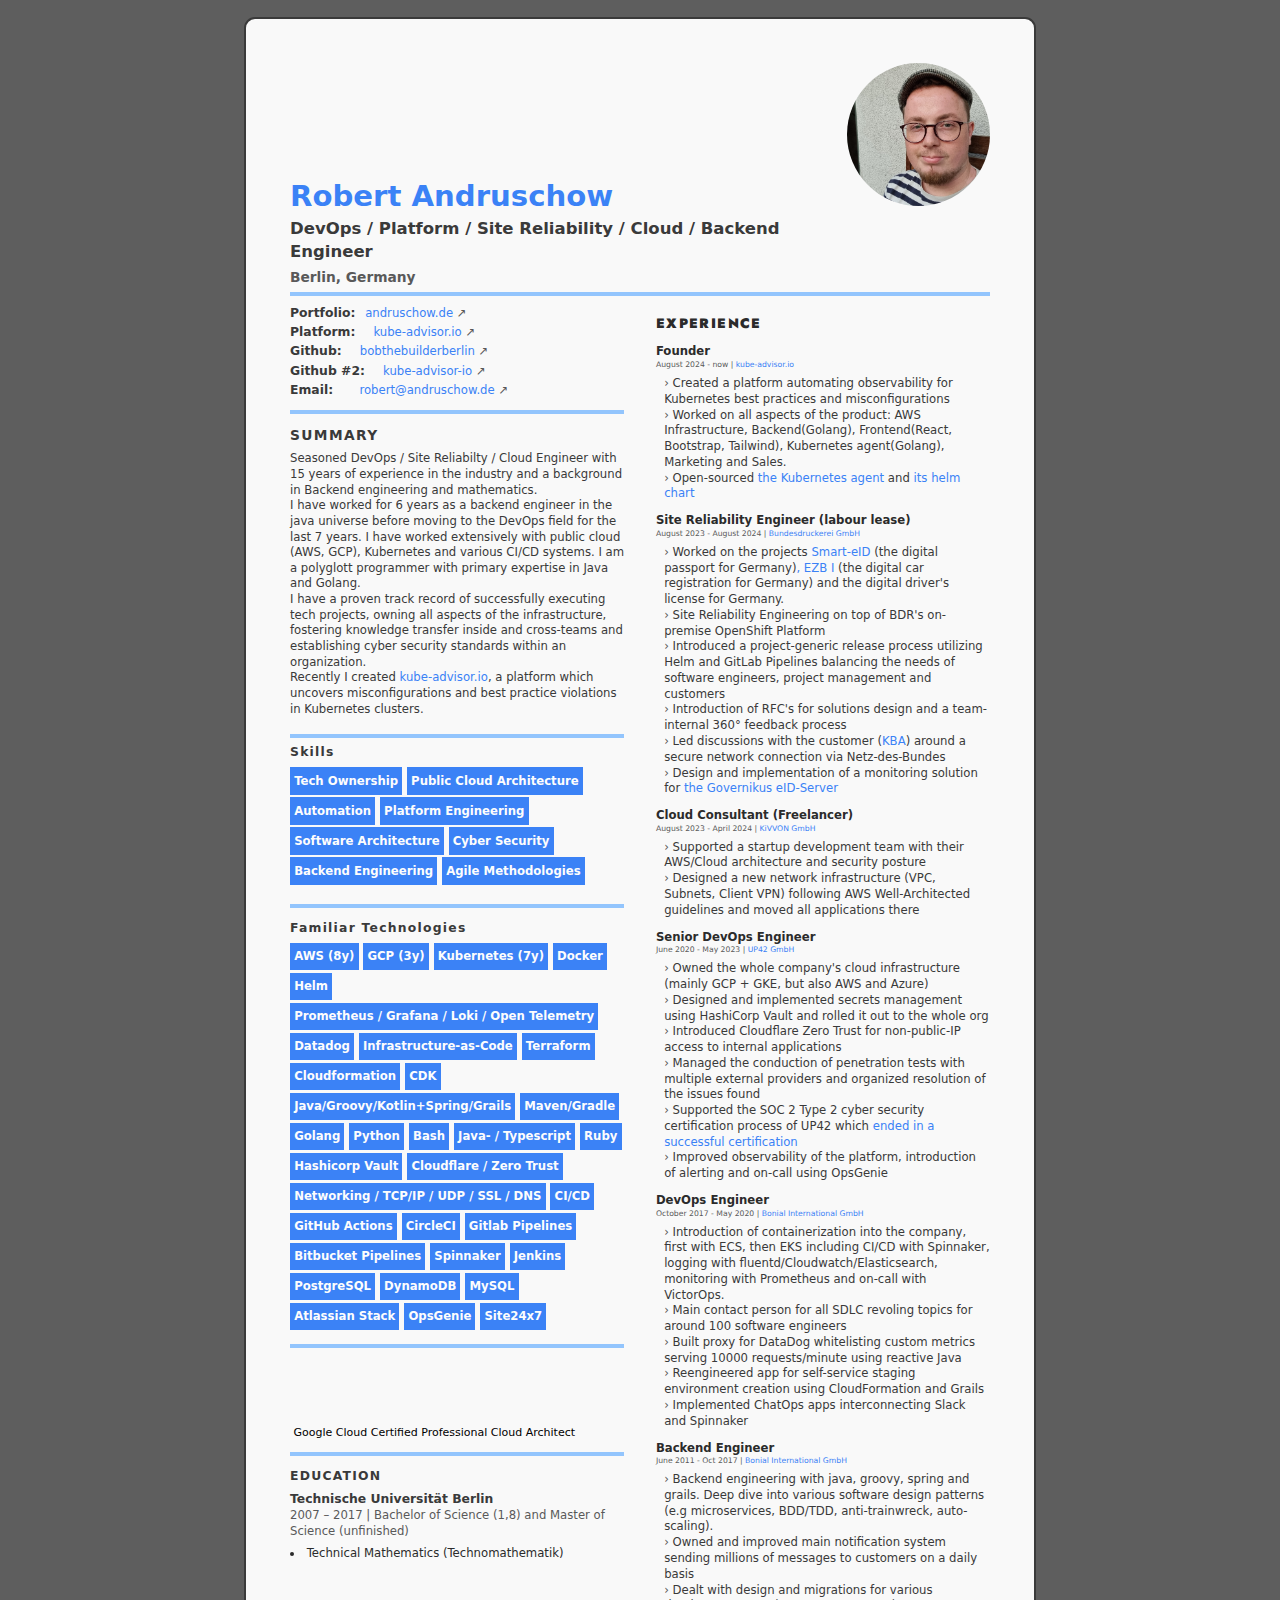
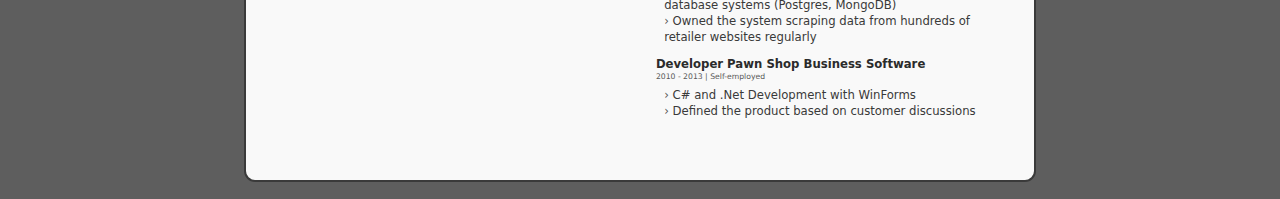
==== commit f46d25d3: "Add education" ====
--- a/docs/index.html
+++ b/docs/index.html
@@ -223,7 +223,7 @@
                         </section>
                     </section>
                     <!--Begin Skills ----------------------------------------------------------------------------------------------------->
-                    <section class="pb-6 mt-2 mb-4 border-blue-300 first:mt-0 break-inside-avoid">
+                    <section class="pb-6 mt-2 mb-4 border-blue-300 first:mt-0">
                         <!-- To keep in the same column -->
                         <section class="break-inside-avoid">
                             <h2 class="mb-2 text-lg font-bold tracking-widest text-gray-700 print:font-normal">
@@ -373,12 +373,33 @@
 
                             </section>
                         </section>
-                        <section class="pt-4 mt-4 mb-4 border-t-4 border-blue-300 first:mt-0 break-inside-avoid">
+                        <section class="pt-4 mt-4 mb-4 border-t-4 border-blue-300 first:mt-0">
                             <img style="height: 6em;vertical-align: middle;"
                                 src="https://templates.images.credential.net/16590181582433100721069374350922.png"
                                 alt="" /><a
                                 href="https://google.accredible.com/e2c2b1ea-7b1b-4639-a2f8-a08a9e757b7b?key=2ad07aa342c8c241b895306d8e5c19f07ed14affc8c5d791f828eb822d8c3eef"
                                 target="_blank">&nbsp;Google Cloud Certified Professional Cloud Architect</a>
+                        </section>
+
+                        <section class="pt-4 mt-4 border-t-4 border-blue-300">
+                            <h2 class="mb-2 text-lg font-bold tracking-widest text-gray-700 print:font-normal">
+                                EDUCATION
+                            </h2>
+                            <section class="mt-2 break-inside-avoid">
+                                <header>
+                                    <h3 class="text-lg font-semibold text-gray-700 leading-snugish">
+                                        Technische Universität Berlin
+                                    </h3>
+                                    <p class="leading-normal text-gray-500 text-md">
+                                        2007 &ndash; 2017 | Bachelor of Science (1,8) and Master of Science (unfinished)
+                                    </p>
+                                </header>
+                                <ul class="mt-2 list-disc list-inside text-gray-800 text-md">
+                                    <li>
+                                        Technical Mathematics (Technomathematik)
+                                    </li>
+                                </ul>
+                            </section>
                         </section>
                     </section>
 
@@ -578,7 +599,8 @@
                                         </span>
                                         Supported the <a
                                             href="https://en.wikipedia.org/wiki/System_and_Organization_Controls"
-                                            target="_blank">SOC 2 Type 2</a> cyber security certification process of UP42 which
+                                            target="_blank">SOC 2 Type 2</a> cyber security certification process of
+                                        UP42 which
                                         <a href="https://up42.com/blog/up42-achieves-soc-2-certification-showcasing-our-commitment-to-data-security"
                                             target="_blank" class="text-blue-500">ended in a successful
                                             certification</a>
@@ -607,7 +629,8 @@
                                         <span class="text-gray-500 transform -translate-y-px select-none">
                                             &rsaquo;
                                         </span>
-                                        Introduction of containerization into the company, first with ECS, then EKS including CI/CD with Spinnaker, logging with
+                                        Introduction of containerization into the company, first with ECS, then EKS
+                                        including CI/CD with Spinnaker, logging with
                                         fluentd/Cloudwatch/Elasticsearch, monitoring with Prometheus and on-call with
                                         VictorOps.
                                     </li>
--- a/docs/build.css
+++ b/docs/build.css
@@ -1 +1 @@
-@import url("https://fonts.googleapis.com/css2?family=Jost:ital,wght@0,100;0,200;0,300;0,400;0,500;0,600;0,700;0,800;0,900;1,100;1,200;1,300;1,400;1,500;1,600;1,700;1,800;1,900&display=swap");@font-face{font-display:swap;font-family:Jost;font-style:normal;font-weight:600;src:url(/fonts/Jost-SemiBold.woff2) format("woff2");unicode-range:u+0000-007f,u+0080-00ff}@font-face{font-display:swap;font-family:Jost;font-style:normal;font-weight:600;src:url(/fonts/Jost-SemiBold.woff2) format("woff2");unicode-range:u+0100-017f,u+0180-024f,u+0250-02af,u+1e??,u+2c60-2c7f,u+a720-a7ff,u+ab30-ab6f}@font-face{font-display:swap;font-family:Jost;font-style:normal;font-weight:600;src:url(/fonts/Jost-SemiBold.woff2) format("woff2");unicode-range:u+2000-206f,u+2070-209f,u+20a0-20cf,u+2100-214f,u+2150-218f,u+2190-21ff,u+22??,u+25a0-25ff,u+2700-27bf}@font-face{font-display:swap;font-family:Jost;font-style:normal;font-weight:700;src:url(/fonts/Jost-Bold.woff2) format("woff2");unicode-range:u+0000-007f,u+0080-00ff}@font-face{font-display:swap;font-family:Jost;font-style:normal;font-weight:700;src:url(/fonts/Jost-Bold.woff2) format("woff2");unicode-range:u+0100-017f,u+0180-024f,u+0250-02af,u+1e??,u+2c60-2c7f,u+a720-a7ff,u+ab30-ab6f}@font-face{font-display:swap;font-family:Jost;font-style:normal;font-weight:700;src:url(/fonts/Jost-Bold.woff2) format("woff2");unicode-range:u+2000-206f,u+2070-209f,u+20a0-20cf,u+2100-214f,u+2150-218f,u+2190-21ff,u+22??,u+25a0-25ff,u+2700-27bf}@font-face{font-display:swap;font-family:Jost;font-style:normal;font-weight:500;src:url(/fonts/Jost-Medium.woff2) format("woff2");unicode-range:u+0000-007f,u+0080-00ff}@font-face{font-display:swap;font-family:Jost;font-style:normal;font-weight:500;src:url(/fonts/Jost-Medium.woff2) format("woff2");unicode-range:u+0100-017f,u+0180-024f,u+0250-02af,u+1e??,u+2c60-2c7f,u+a720-a7ff,u+ab30-ab6f}@font-face{font-display:swap;font-family:Jost;font-style:normal;font-weight:400;src:url(/fonts/Jost-Medium.woff2) format("woff2");unicode-range:u+0000-007f,u+0080-00ff}@font-face{font-display:swap;font-family:Jost;font-style:normal;font-weight:400;src:url(/fonts/Jost-Medium.woff2) format("woff2");unicode-range:u+0100-017f,u+0180-024f,u+0250-02af,u+1e??,u+2c60-2c7f,u+a720-a7ff,u+ab30-ab6f}@font-face{font-display:swap;font-family:Jost;font-style:normal;font-weight:400;src:url(/fonts/Jost-Medium.woff2) format("woff2");unicode-range:u+2000-206f,u+2070-209f,u+20a0-20cf,u+2100-214f,u+2150-218f,u+2190-21ff,u+22??,u+25a0-25ff,u+2700-27bf}*,:after,:before{--tw-border-spacing-x:0;--tw-border-spacing-y:0;--tw-translate-x:0;--tw-translate-y:0;--tw-rotate:0;--tw-skew-x:0;--tw-skew-y:0;--tw-scale-x:1;--tw-scale-y:1;--tw-pan-x: ;--tw-pan-y: ;--tw-pinch-zoom: ;--tw-scroll-snap-strictness:proximity;--tw-gradient-from-position: ;--tw-gradient-via-position: ;--tw-gradient-to-position: ;--tw-ordinal: ;--tw-slashed-zero: ;--tw-numeric-figure: ;--tw-numeric-spacing: ;--tw-numeric-fraction: ;--tw-ring-inset: ;--tw-ring-offset-width:0px;--tw-ring-offset-color:#fff;--tw-ring-color:rgba(59,130,246,.5);--tw-ring-offset-shadow:0 0 #0000;--tw-ring-shadow:0 0 #0000;--tw-shadow:0 0 #0000;--tw-shadow-colored:0 0 #0000;--tw-blur: ;--tw-brightness: ;--tw-contrast: ;--tw-grayscale: ;--tw-hue-rotate: ;--tw-invert: ;--tw-saturate: ;--tw-sepia: ;--tw-drop-shadow: ;--tw-backdrop-blur: ;--tw-backdrop-brightness: ;--tw-backdrop-contrast: ;--tw-backdrop-grayscale: ;--tw-backdrop-hue-rotate: ;--tw-backdrop-invert: ;--tw-backdrop-opacity: ;--tw-backdrop-saturate: ;--tw-backdrop-sepia: ;--tw-contain-size: ;--tw-contain-layout: ;--tw-contain-paint: ;--tw-contain-style: }::backdrop{--tw-border-spacing-x:0;--tw-border-spacing-y:0;--tw-translate-x:0;--tw-translate-y:0;--tw-rotate:0;--tw-skew-x:0;--tw-skew-y:0;--tw-scale-x:1;--tw-scale-y:1;--tw-pan-x: ;--tw-pan-y: ;--tw-pinch-zoom: ;--tw-scroll-snap-strictness:proximity;--tw-gradient-from-position: ;--tw-gradient-via-position: ;--tw-gradient-to-position: ;--tw-ordinal: ;--tw-slashed-zero: ;--tw-numeric-figure: ;--tw-numeric-spacing: ;--tw-numeric-fraction: ;--tw-ring-inset: ;--tw-ring-offset-width:0px;--tw-ring-offset-color:#fff;--tw-ring-color:rgba(59,130,246,.5);--tw-ring-offset-shadow:0 0 #0000;--tw-ring-shadow:0 0 #0000;--tw-shadow:0 0 #0000;--tw-shadow-colored:0 0 #0000;--tw-blur: ;--tw-brightness: ;--tw-contrast: ;--tw-grayscale: ;--tw-hue-rotate: ;--tw-invert: ;--tw-saturate: ;--tw-sepia: ;--tw-drop-shadow: ;--tw-backdrop-blur: ;--tw-backdrop-brightness: ;--tw-backdrop-contrast: ;--tw-backdrop-grayscale: ;--tw-backdrop-hue-rotate: ;--tw-backdrop-invert: ;--tw-backdrop-opacity: ;--tw-backdrop-saturate: ;--tw-backdrop-sepia: ;--tw-contain-size: ;--tw-contain-layout: ;--tw-contain-paint: ;--tw-contain-style: }/*! tailwindcss v3.4.17 | MIT License | https://tailwindcss.com*/*,:after,:before{border:0 solid #c4c4c4;box-sizing:border-box}:after,:before{--tw-content:""}html{-webkit-text-size-adjust:100%;font-feature-settings:normal;-webkit-tap-highlight-color:transparent;font-family:ui-sans-serif,system-ui,sans-serif,Apple Color Emoji,Segoe UI Emoji,Segoe UI Symbol,Noto Color Emoji;font-variation-settings:normal;line-height:1.5;-moz-tab-size:4;-o-tab-size:4;tab-size:4}body{line-height:inherit;margin:0}h1,h2,h3{font-size:inherit;font-weight:inherit}a{color:inherit;text-decoration:inherit}::-webkit-inner-spin-button,::-webkit-outer-spin-button{height:auto}::-webkit-search-decoration{-webkit-appearance:none}::-webkit-file-upload-button{-webkit-appearance:button;font:inherit}h1,h2,h3,p,ul{margin:0}ul{list-style:none;padding:0}img{display:block;height:auto;max-width:100%;vertical-align:middle}body{-webkit-font-smoothing:subpixel-antialiased}.relative{position:relative}.m-0{margin:0}.mx-auto{margin-left:auto;margin-right:auto}.my-auto{margin-bottom:auto;margin-top:auto}.-mb-1{margin-bottom:-.25rem}.-mr-1\.6{margin-right:-.4375rem}.mb-0{margin-bottom:0}.mb-1{margin-bottom:.25rem}.mb-2{margin-bottom:.5rem}.mb-4{margin-bottom:1rem}.ml-0{margin-left:0}.mr-1\.6{margin-right:.4375rem}.mr-2{margin-right:.5rem}.mr-5{margin-right:1.25rem}.mr-8{margin-right:2rem}.mt-0{margin-top:0}.mt-1{margin-top:.25rem}.mt-2{margin-top:.5rem}.mt-4{margin-top:1rem}.block{display:block}.inline-block{display:inline-block}.flex{display:flex}.inline-flex{display:inline-flex}.aspect-square{aspect-ratio:1/1}.h-full{height:100%}.max-h-52{max-height:13rem}.w-full{width:100%}.max-w-3xl{max-width:48rem}.max-w-52{max-width:13rem}.-translate-y-px{--tw-translate-y:-1px}.-translate-y-px,.transform{transform:translate(var(--tw-translate-x),var(--tw-translate-y)) rotate(var(--tw-rotate)) skewX(var(--tw-skew-x)) skewY(var(--tw-skew-y)) scaleX(var(--tw-scale-x)) scaleY(var(--tw-scale-y))}.select-none{-webkit-user-select:none;-moz-user-select:none;user-select:none}.list-inside{list-style-position:inside}.break-before-column{-moz-column-break-before:column;break-before:column}.flex-col{flex-direction:column}.flex-wrap{flex-wrap:wrap}.items-baseline{align-items:baseline}.justify-between{justify-content:space-between}.overflow-hidden{overflow:hidden}.rounded-2xl{border-radius:1rem}.rounded-full{border-radius:9999px}.border-2{border-width:2px}.border-b-4{border-bottom-width:4px}.border-t-4{border-top-width:4px}.border-blue-300{--tw-border-opacity:1;border-color:rgb(147 197 253/var(--tw-border-opacity,1))}.border-gray-700{--tw-border-opacity:1;border-color:rgb(58 58 58/var(--tw-border-opacity,1))}.bg-blue-500{--tw-bg-opacity:1;background-color:rgb(59 130 246/var(--tw-bg-opacity,1))}.bg-gray-50{--tw-bg-opacity:1;background-color:rgb(249 249 249/var(--tw-bg-opacity,1))}.object-cover{-o-object-fit:cover;object-fit:cover}.p-1\.5{padding:.375rem}.p-3{padding:.75rem}.pb-2{padding-bottom:.5rem}.pb-4{padding-bottom:1rem}.pb-6{padding-bottom:1.5rem}.pl-3{padding-left:.75rem}.pr-7{padding-right:1.75rem}.pt-4{padding-top:1rem}.align-top{vertical-align:top}.font-jost{font-family:Jost,ui-sans-serif,system-ui,sans-serif,Apple Color Emoji,Segoe UI Emoji,Segoe UI Symbol,Noto Color Emoji}.text-2xl{font-size:1.5rem}.text-5xl{font-size:2.65rem}.text-lg{font-size:1.125rem}.text-md{font-size:1.0625rem}.text-sm{font-size:.7rem}.text-xl{font-size:1.25rem}.font-black{font-weight:900}.font-bold{font-weight:700}.font-normal{font-weight:400}.font-semibold{font-weight:600}.leading-normal{line-height:1.34}.leading-relaxed{line-height:1.625}.leading-snugish{line-height:1.35}.tracking-widest{letter-spacing:.1em}.text-blue-500{--tw-text-opacity:1;color:rgb(59 130 246/var(--tw-text-opacity,1))}.text-gray-500{--tw-text-opacity:1;color:rgb(89 89 89/var(--tw-text-opacity,1))}.text-gray-700{--tw-text-opacity:1;color:rgb(58 58 58/var(--tw-text-opacity,1))}.text-gray-800{--tw-text-opacity:1;color:rgb(43 43 43/var(--tw-text-opacity,1))}.text-white{--tw-text-opacity:1;color:rgb(253 253 253/var(--tw-text-opacity,1))}.transition{transition-duration:.15s;transition-property:color,background-color,border-color,text-decoration-color,fill,stroke,opacity,box-shadow,transform,filter,-webkit-backdrop-filter;transition-property:color,background-color,border-color,text-decoration-color,fill,stroke,opacity,box-shadow,transform,filter,backdrop-filter;transition-property:color,background-color,border-color,text-decoration-color,fill,stroke,opacity,box-shadow,transform,filter,backdrop-filter,-webkit-backdrop-filter;transition-timing-function:cubic-bezier(.4,0,.2,1)}.duration-100{transition-duration:.1s}.ease-in{transition-timing-function:cubic-bezier(.4,0,1,1)}.hyphens-manual{-webkit-hyphens:manual;hyphens:manual}.col-gap-md{-moz-column-gap:2.8875rem;column-gap:2.8875rem}.break-inside-avoid{-moz-column-break-inside:avoid;break-inside:avoid}.col-fill-balance{-moz-column-fill:balance;column-fill:balance}@media print{@page{margin:0}body{color:#3c3c3c!important;-webkit-print-color-adjust:exact!important;print-color-adjust:exact!important}.page{padding:4rem!important}h1,h2,h3,li,p{color:#3c3c3c!important}html{font-size:11px!important}}html{background-color:#000000a1;font-size:11px}@media (min-width:640px){html{font-size:calc(-5.58031px + 2.59067vw)}}@media (min-width:833px){html{font-size:calc(-5.89655px + 2.0284vw)}}@media (min-width:1079.5px){html{font-size:11px}}.first\:mt-0:first-child{margin-top:0}.last\:pb-1:last-child{padding-bottom:.25rem}.group:hover .group-hover\:text-gray-700,.hover\:text-gray-700:hover{--tw-text-opacity:1;color:rgb(58 58 58/var(--tw-text-opacity,1))}@media (min-width:500px){.xsm\:p-8{padding:2rem}}@media (min-width:640px){.sm\:p-9{padding:2.25rem}}@media (min-width:833px){.md\:max-w-letter{max-width:72rem}.md\:p-16{padding:4rem}.md\:col-count-2{-moz-column-count:2;column-count:2}}@media (min-width:1079.5px){.lg\:mb-6{margin-bottom:1.5rem}.lg\:mt-6{margin-top:1.5rem}}@media print{.print\:mx-0{margin-left:0;margin-right:0}.print\:max-w-letter{max-width:72rem}.print\:border-0{border-width:0}.print\:bg-white{--tw-bg-opacity:1;background-color:rgb(253 253 253/var(--tw-bg-opacity,1))}.print\:pt-8{padding-top:2rem}.print\:font-normal{font-weight:400}.print\:text-black{--tw-text-opacity:1;color:rgb(44 44 44/var(--tw-text-opacity,1))}.print\:border-inset{box-shadow:inset 0 0 0 1px #7c7c7c}.print\:col-count-1{-moz-column-count:1;column-count:1}}+@import url("https://fonts.googleapis.com/css2?family=Jost:ital,wght@0,100;0,200;0,300;0,400;0,500;0,600;0,700;0,800;0,900;1,100;1,200;1,300;1,400;1,500;1,600;1,700;1,800;1,900&display=swap");@font-face{font-display:swap;font-family:Jost;font-style:normal;font-weight:600;src:url(/fonts/Jost-SemiBold.woff2) format("woff2");unicode-range:u+0000-007f,u+0080-00ff}@font-face{font-display:swap;font-family:Jost;font-style:normal;font-weight:600;src:url(/fonts/Jost-SemiBold.woff2) format("woff2");unicode-range:u+0100-017f,u+0180-024f,u+0250-02af,u+1e??,u+2c60-2c7f,u+a720-a7ff,u+ab30-ab6f}@font-face{font-display:swap;font-family:Jost;font-style:normal;font-weight:600;src:url(/fonts/Jost-SemiBold.woff2) format("woff2");unicode-range:u+2000-206f,u+2070-209f,u+20a0-20cf,u+2100-214f,u+2150-218f,u+2190-21ff,u+22??,u+25a0-25ff,u+2700-27bf}@font-face{font-display:swap;font-family:Jost;font-style:normal;font-weight:700;src:url(/fonts/Jost-Bold.woff2) format("woff2");unicode-range:u+0000-007f,u+0080-00ff}@font-face{font-display:swap;font-family:Jost;font-style:normal;font-weight:700;src:url(/fonts/Jost-Bold.woff2) format("woff2");unicode-range:u+0100-017f,u+0180-024f,u+0250-02af,u+1e??,u+2c60-2c7f,u+a720-a7ff,u+ab30-ab6f}@font-face{font-display:swap;font-family:Jost;font-style:normal;font-weight:700;src:url(/fonts/Jost-Bold.woff2) format("woff2");unicode-range:u+2000-206f,u+2070-209f,u+20a0-20cf,u+2100-214f,u+2150-218f,u+2190-21ff,u+22??,u+25a0-25ff,u+2700-27bf}@font-face{font-display:swap;font-family:Jost;font-style:normal;font-weight:500;src:url(/fonts/Jost-Medium.woff2) format("woff2");unicode-range:u+0000-007f,u+0080-00ff}@font-face{font-display:swap;font-family:Jost;font-style:normal;font-weight:500;src:url(/fonts/Jost-Medium.woff2) format("woff2");unicode-range:u+0100-017f,u+0180-024f,u+0250-02af,u+1e??,u+2c60-2c7f,u+a720-a7ff,u+ab30-ab6f}@font-face{font-display:swap;font-family:Jost;font-style:normal;font-weight:400;src:url(/fonts/Jost-Medium.woff2) format("woff2");unicode-range:u+0000-007f,u+0080-00ff}@font-face{font-display:swap;font-family:Jost;font-style:normal;font-weight:400;src:url(/fonts/Jost-Medium.woff2) format("woff2");unicode-range:u+0100-017f,u+0180-024f,u+0250-02af,u+1e??,u+2c60-2c7f,u+a720-a7ff,u+ab30-ab6f}@font-face{font-display:swap;font-family:Jost;font-style:normal;font-weight:400;src:url(/fonts/Jost-Medium.woff2) format("woff2");unicode-range:u+2000-206f,u+2070-209f,u+20a0-20cf,u+2100-214f,u+2150-218f,u+2190-21ff,u+22??,u+25a0-25ff,u+2700-27bf}*,:after,:before{--tw-border-spacing-x:0;--tw-border-spacing-y:0;--tw-translate-x:0;--tw-translate-y:0;--tw-rotate:0;--tw-skew-x:0;--tw-skew-y:0;--tw-scale-x:1;--tw-scale-y:1;--tw-pan-x: ;--tw-pan-y: ;--tw-pinch-zoom: ;--tw-scroll-snap-strictness:proximity;--tw-gradient-from-position: ;--tw-gradient-via-position: ;--tw-gradient-to-position: ;--tw-ordinal: ;--tw-slashed-zero: ;--tw-numeric-figure: ;--tw-numeric-spacing: ;--tw-numeric-fraction: ;--tw-ring-inset: ;--tw-ring-offset-width:0px;--tw-ring-offset-color:#fff;--tw-ring-color:rgba(59,130,246,.5);--tw-ring-offset-shadow:0 0 #0000;--tw-ring-shadow:0 0 #0000;--tw-shadow:0 0 #0000;--tw-shadow-colored:0 0 #0000;--tw-blur: ;--tw-brightness: ;--tw-contrast: ;--tw-grayscale: ;--tw-hue-rotate: ;--tw-invert: ;--tw-saturate: ;--tw-sepia: ;--tw-drop-shadow: ;--tw-backdrop-blur: ;--tw-backdrop-brightness: ;--tw-backdrop-contrast: ;--tw-backdrop-grayscale: ;--tw-backdrop-hue-rotate: ;--tw-backdrop-invert: ;--tw-backdrop-opacity: ;--tw-backdrop-saturate: ;--tw-backdrop-sepia: ;--tw-contain-size: ;--tw-contain-layout: ;--tw-contain-paint: ;--tw-contain-style: }::backdrop{--tw-border-spacing-x:0;--tw-border-spacing-y:0;--tw-translate-x:0;--tw-translate-y:0;--tw-rotate:0;--tw-skew-x:0;--tw-skew-y:0;--tw-scale-x:1;--tw-scale-y:1;--tw-pan-x: ;--tw-pan-y: ;--tw-pinch-zoom: ;--tw-scroll-snap-strictness:proximity;--tw-gradient-from-position: ;--tw-gradient-via-position: ;--tw-gradient-to-position: ;--tw-ordinal: ;--tw-slashed-zero: ;--tw-numeric-figure: ;--tw-numeric-spacing: ;--tw-numeric-fraction: ;--tw-ring-inset: ;--tw-ring-offset-width:0px;--tw-ring-offset-color:#fff;--tw-ring-color:rgba(59,130,246,.5);--tw-ring-offset-shadow:0 0 #0000;--tw-ring-shadow:0 0 #0000;--tw-shadow:0 0 #0000;--tw-shadow-colored:0 0 #0000;--tw-blur: ;--tw-brightness: ;--tw-contrast: ;--tw-grayscale: ;--tw-hue-rotate: ;--tw-invert: ;--tw-saturate: ;--tw-sepia: ;--tw-drop-shadow: ;--tw-backdrop-blur: ;--tw-backdrop-brightness: ;--tw-backdrop-contrast: ;--tw-backdrop-grayscale: ;--tw-backdrop-hue-rotate: ;--tw-backdrop-invert: ;--tw-backdrop-opacity: ;--tw-backdrop-saturate: ;--tw-backdrop-sepia: ;--tw-contain-size: ;--tw-contain-layout: ;--tw-contain-paint: ;--tw-contain-style: }/*! tailwindcss v3.4.17 | MIT License | https://tailwindcss.com*/*,:after,:before{border:0 solid #c4c4c4;box-sizing:border-box}:after,:before{--tw-content:""}html{-webkit-text-size-adjust:100%;font-feature-settings:normal;-webkit-tap-highlight-color:transparent;font-family:ui-sans-serif,system-ui,sans-serif,Apple Color Emoji,Segoe UI Emoji,Segoe UI Symbol,Noto Color Emoji;font-variation-settings:normal;line-height:1.5;-moz-tab-size:4;-o-tab-size:4;tab-size:4}body{line-height:inherit;margin:0}h1,h2,h3{font-size:inherit;font-weight:inherit}a{color:inherit;text-decoration:inherit}::-webkit-inner-spin-button,::-webkit-outer-spin-button{height:auto}::-webkit-search-decoration{-webkit-appearance:none}::-webkit-file-upload-button{-webkit-appearance:button;font:inherit}h1,h2,h3,p,ul{margin:0}ul{list-style:none;padding:0}img{display:block;height:auto;max-width:100%;vertical-align:middle}body{-webkit-font-smoothing:subpixel-antialiased}.relative{position:relative}.m-0{margin:0}.mx-auto{margin-left:auto;margin-right:auto}.my-auto{margin-bottom:auto;margin-top:auto}.-mb-1{margin-bottom:-.25rem}.-mr-1\.6{margin-right:-.4375rem}.mb-0{margin-bottom:0}.mb-1{margin-bottom:.25rem}.mb-2{margin-bottom:.5rem}.mb-4{margin-bottom:1rem}.ml-0{margin-left:0}.mr-1\.6{margin-right:.4375rem}.mr-2{margin-right:.5rem}.mr-5{margin-right:1.25rem}.mr-8{margin-right:2rem}.mt-0{margin-top:0}.mt-1{margin-top:.25rem}.mt-2{margin-top:.5rem}.mt-4{margin-top:1rem}.block{display:block}.inline-block{display:inline-block}.flex{display:flex}.inline-flex{display:inline-flex}.aspect-square{aspect-ratio:1/1}.h-full{height:100%}.max-h-52{max-height:13rem}.w-full{width:100%}.max-w-3xl{max-width:48rem}.max-w-52{max-width:13rem}.-translate-y-px{--tw-translate-y:-1px}.-translate-y-px,.transform{transform:translate(var(--tw-translate-x),var(--tw-translate-y)) rotate(var(--tw-rotate)) skewX(var(--tw-skew-x)) skewY(var(--tw-skew-y)) scaleX(var(--tw-scale-x)) scaleY(var(--tw-scale-y))}.select-none{-webkit-user-select:none;-moz-user-select:none;user-select:none}.list-inside{list-style-position:inside}.list-disc{list-style-type:disc}.break-before-column{-moz-column-break-before:column;break-before:column}.flex-col{flex-direction:column}.flex-wrap{flex-wrap:wrap}.items-baseline{align-items:baseline}.justify-between{justify-content:space-between}.overflow-hidden{overflow:hidden}.rounded-2xl{border-radius:1rem}.rounded-full{border-radius:9999px}.border-2{border-width:2px}.border-b-4{border-bottom-width:4px}.border-t-4{border-top-width:4px}.border-blue-300{--tw-border-opacity:1;border-color:rgb(147 197 253/var(--tw-border-opacity,1))}.border-gray-700{--tw-border-opacity:1;border-color:rgb(58 58 58/var(--tw-border-opacity,1))}.bg-blue-500{--tw-bg-opacity:1;background-color:rgb(59 130 246/var(--tw-bg-opacity,1))}.bg-gray-50{--tw-bg-opacity:1;background-color:rgb(249 249 249/var(--tw-bg-opacity,1))}.object-cover{-o-object-fit:cover;object-fit:cover}.p-1\.5{padding:.375rem}.p-3{padding:.75rem}.pb-2{padding-bottom:.5rem}.pb-4{padding-bottom:1rem}.pb-6{padding-bottom:1.5rem}.pl-3{padding-left:.75rem}.pr-7{padding-right:1.75rem}.pt-4{padding-top:1rem}.align-top{vertical-align:top}.font-jost{font-family:Jost,ui-sans-serif,system-ui,sans-serif,Apple Color Emoji,Segoe UI Emoji,Segoe UI Symbol,Noto Color Emoji}.text-2xl{font-size:1.5rem}.text-5xl{font-size:2.65rem}.text-lg{font-size:1.125rem}.text-md{font-size:1.0625rem}.text-sm{font-size:.7rem}.text-xl{font-size:1.25rem}.font-black{font-weight:900}.font-bold{font-weight:700}.font-normal{font-weight:400}.font-semibold{font-weight:600}.leading-normal{line-height:1.34}.leading-relaxed{line-height:1.625}.leading-snugish{line-height:1.35}.tracking-widest{letter-spacing:.1em}.text-blue-500{--tw-text-opacity:1;color:rgb(59 130 246/var(--tw-text-opacity,1))}.text-gray-500{--tw-text-opacity:1;color:rgb(89 89 89/var(--tw-text-opacity,1))}.text-gray-700{--tw-text-opacity:1;color:rgb(58 58 58/var(--tw-text-opacity,1))}.text-gray-800{--tw-text-opacity:1;color:rgb(43 43 43/var(--tw-text-opacity,1))}.text-white{--tw-text-opacity:1;color:rgb(253 253 253/var(--tw-text-opacity,1))}.transition{transition-duration:.15s;transition-property:color,background-color,border-color,text-decoration-color,fill,stroke,opacity,box-shadow,transform,filter,-webkit-backdrop-filter;transition-property:color,background-color,border-color,text-decoration-color,fill,stroke,opacity,box-shadow,transform,filter,backdrop-filter;transition-property:color,background-color,border-color,text-decoration-color,fill,stroke,opacity,box-shadow,transform,filter,backdrop-filter,-webkit-backdrop-filter;transition-timing-function:cubic-bezier(.4,0,.2,1)}.duration-100{transition-duration:.1s}.ease-in{transition-timing-function:cubic-bezier(.4,0,1,1)}.hyphens-manual{-webkit-hyphens:manual;hyphens:manual}.col-gap-md{-moz-column-gap:2.8875rem;column-gap:2.8875rem}.break-inside-avoid{-moz-column-break-inside:avoid;break-inside:avoid}.col-fill-balance{-moz-column-fill:balance;column-fill:balance}@media print{@page{margin:0}body{color:#3c3c3c!important;-webkit-print-color-adjust:exact!important;print-color-adjust:exact!important}.page{padding:4rem!important}h1,h2,h3,li,p{color:#3c3c3c!important}html{font-size:11px!important}}html{background-color:#000000a1;font-size:11px}@media (min-width:640px){html{font-size:calc(-5.58031px + 2.59067vw)}}@media (min-width:833px){html{font-size:calc(-5.89655px + 2.0284vw)}}@media (min-width:1079.5px){html{font-size:11px}}.first\:mt-0:first-child{margin-top:0}.last\:pb-1:last-child{padding-bottom:.25rem}.group:hover .group-hover\:text-gray-700,.hover\:text-gray-700:hover{--tw-text-opacity:1;color:rgb(58 58 58/var(--tw-text-opacity,1))}@media (min-width:500px){.xsm\:p-8{padding:2rem}}@media (min-width:640px){.sm\:p-9{padding:2.25rem}}@media (min-width:833px){.md\:max-w-letter{max-width:72rem}.md\:p-16{padding:4rem}.md\:col-count-2{-moz-column-count:2;column-count:2}}@media (min-width:1079.5px){.lg\:mb-6{margin-bottom:1.5rem}.lg\:mt-6{margin-top:1.5rem}}@media print{.print\:mx-0{margin-left:0;margin-right:0}.print\:max-w-letter{max-width:72rem}.print\:border-0{border-width:0}.print\:bg-white{--tw-bg-opacity:1;background-color:rgb(253 253 253/var(--tw-bg-opacity,1))}.print\:pt-8{padding-top:2rem}.print\:font-normal{font-weight:400}.print\:text-black{--tw-text-opacity:1;color:rgb(44 44 44/var(--tw-text-opacity,1))}.print\:border-inset{box-shadow:inset 0 0 0 1px #7c7c7c}.print\:col-count-1{-moz-column-count:1;column-count:1}}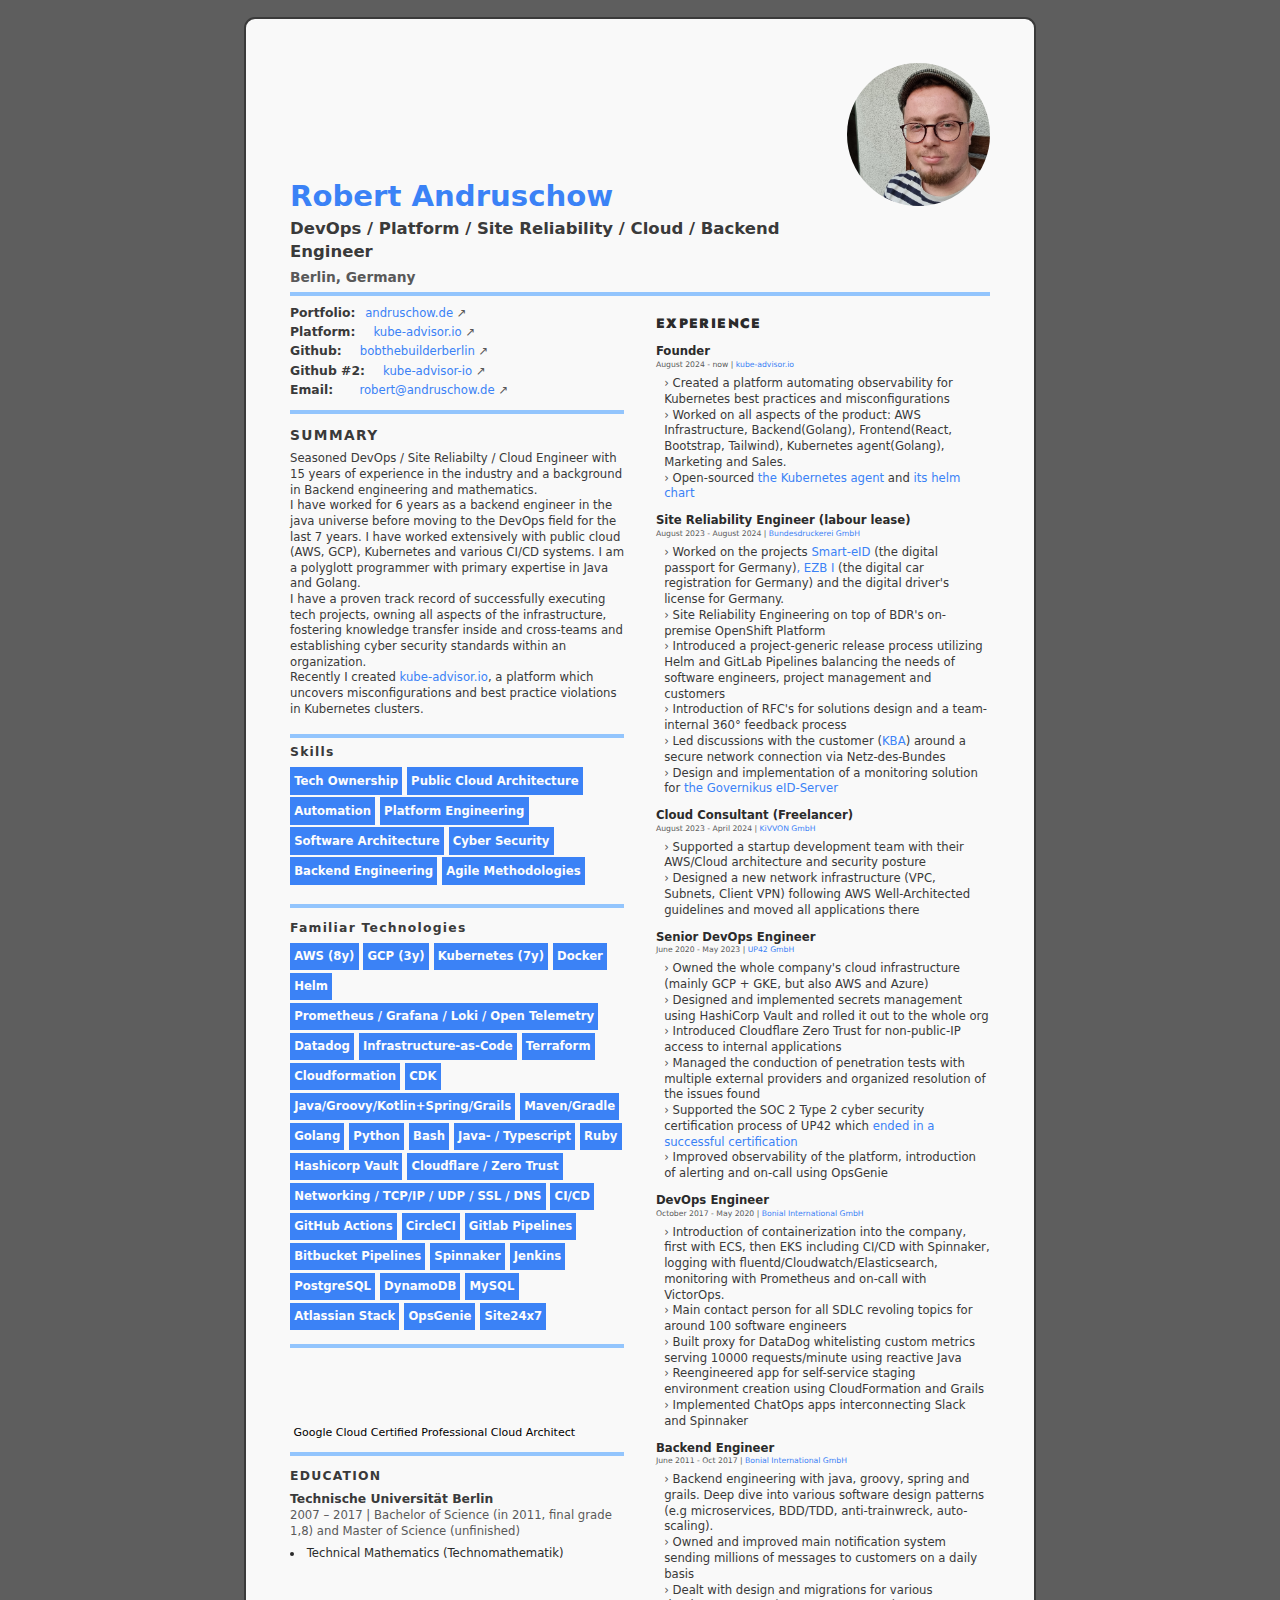
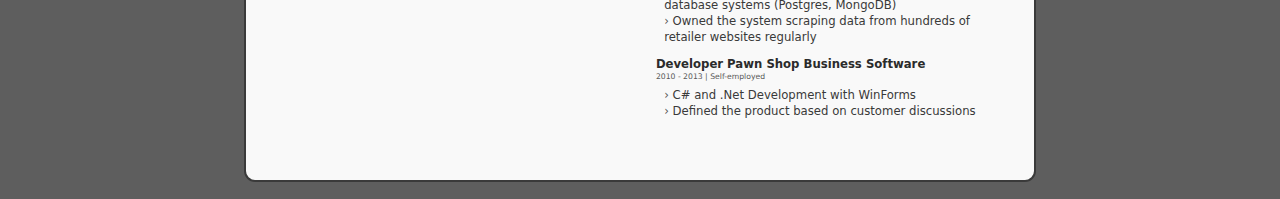
==== commit c41abe7e: "More info in education" ====
--- a/docs/index.html
+++ b/docs/index.html
@@ -391,7 +391,7 @@
                                         Technische Universität Berlin
                                     </h3>
                                     <p class="leading-normal text-gray-500 text-md">
-                                        2007 &ndash; 2017 | Bachelor of Science (1,8) and Master of Science (unfinished)
+                                        2007 &ndash; 2017 | Bachelor of Science (in 2011, final grade 1,8) and Master of Science (unfinished)
                                     </p>
                                 </header>
                                 <ul class="mt-2 list-disc list-inside text-gray-800 text-md">
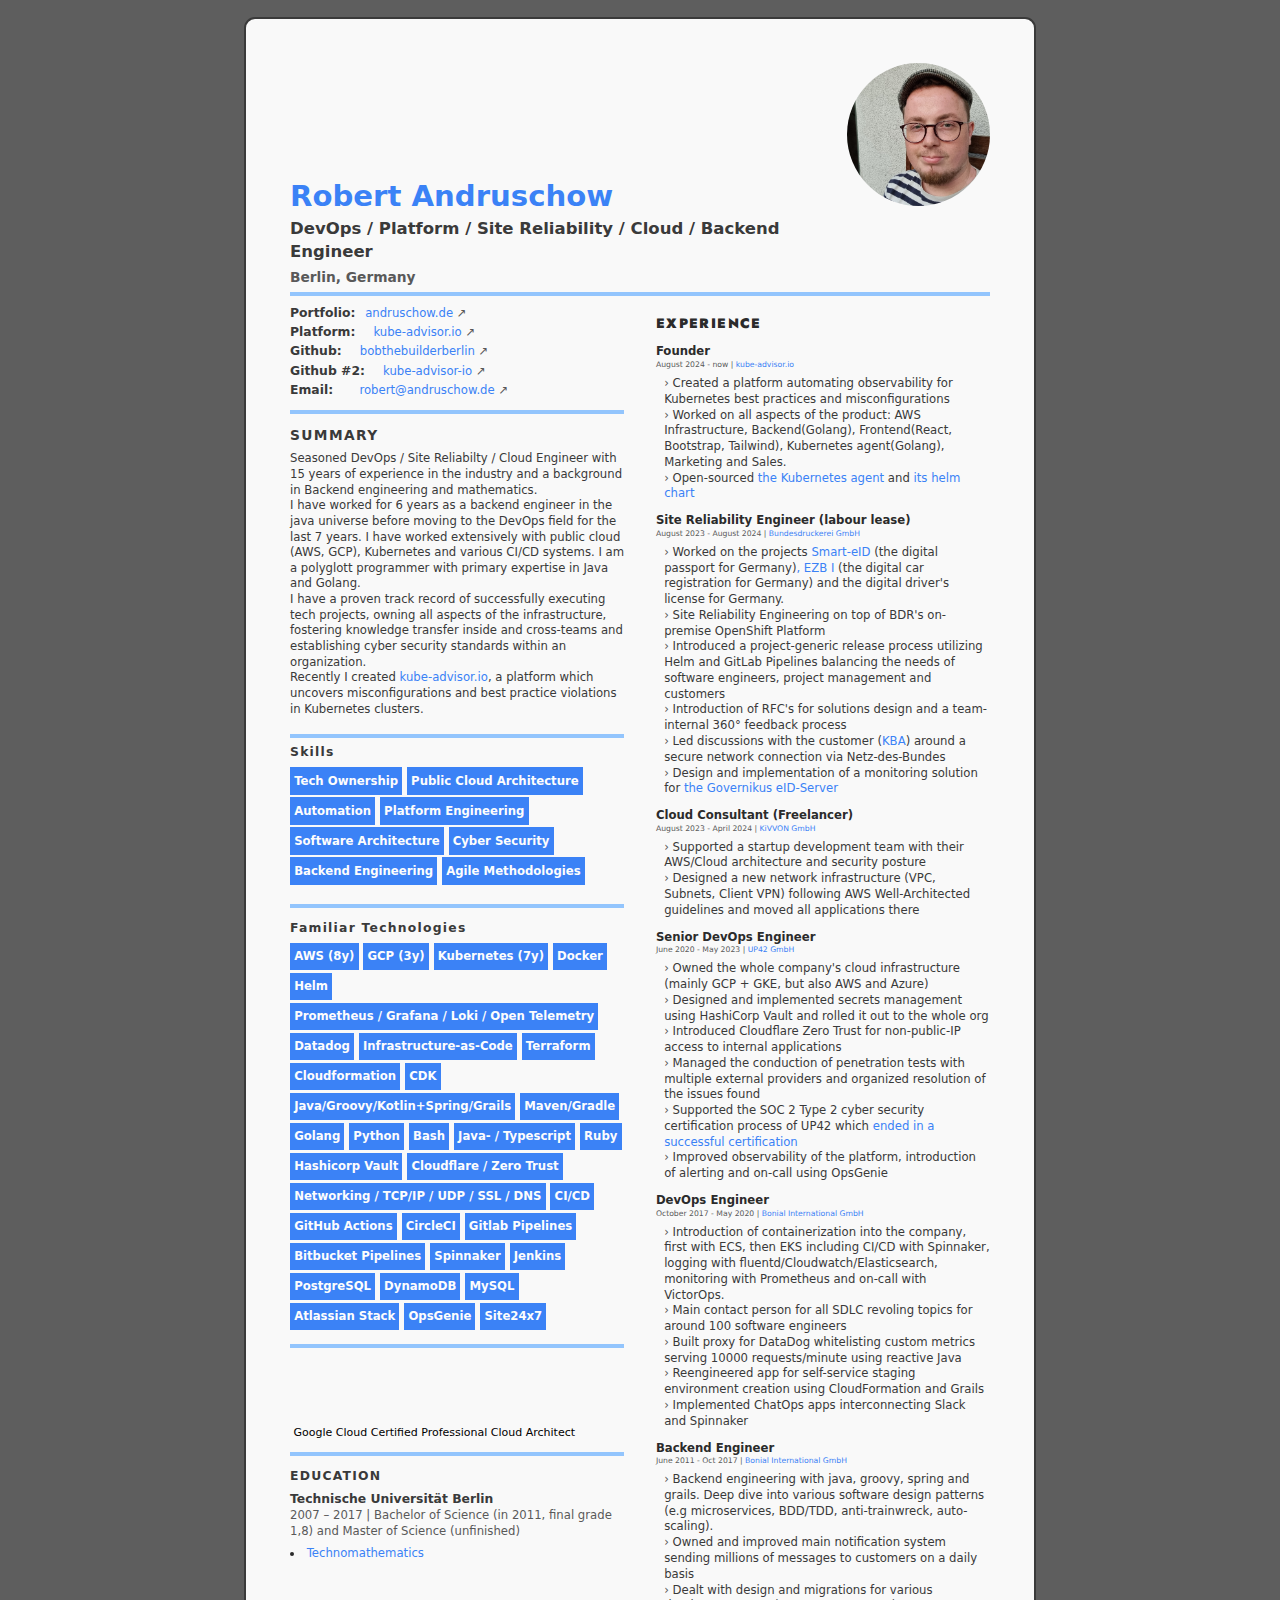
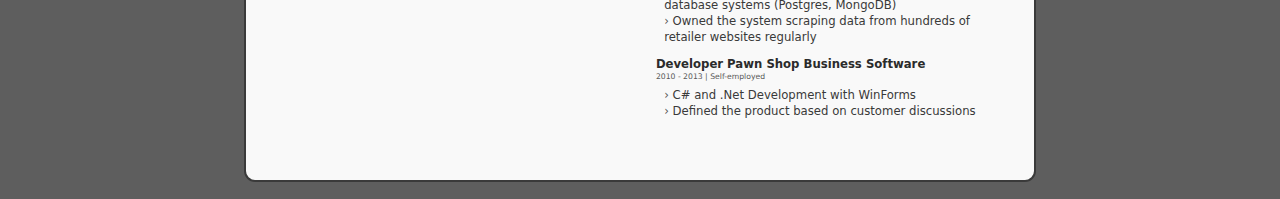
==== commit ad06fa7d: "Fix education and add link" ====
--- a/docs/index.html
+++ b/docs/index.html
@@ -396,7 +396,7 @@
                                 </header>
                                 <ul class="mt-2 list-disc list-inside text-gray-800 text-md">
                                     <li>
-                                        Technical Mathematics (Technomathematik)
+                                        <a href="https://www.tu.berlin/en/studying/study-programs/all-programs-offered/study-course/technomathematics-b-sc" target="_blank" class="text-blue-500">Technomathematics</a> 
                                     </li>
                                 </ul>
                             </section>
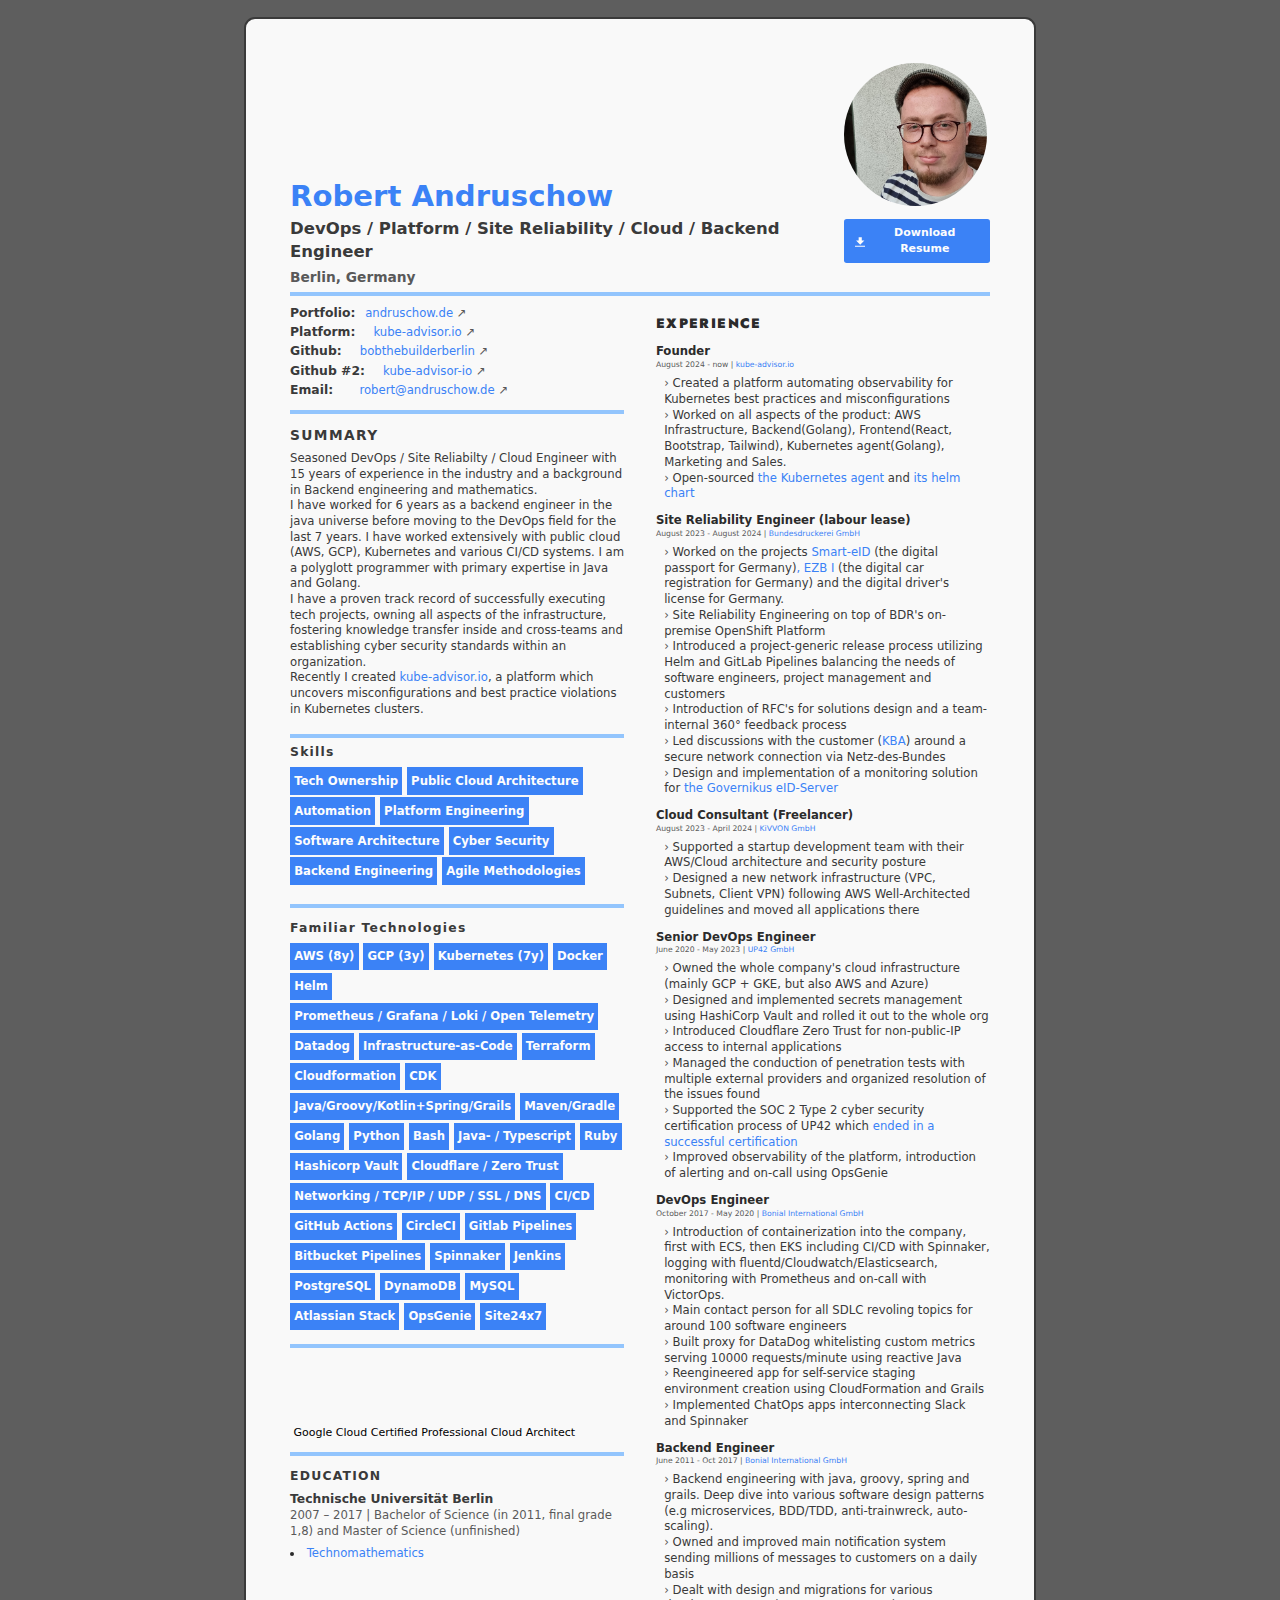
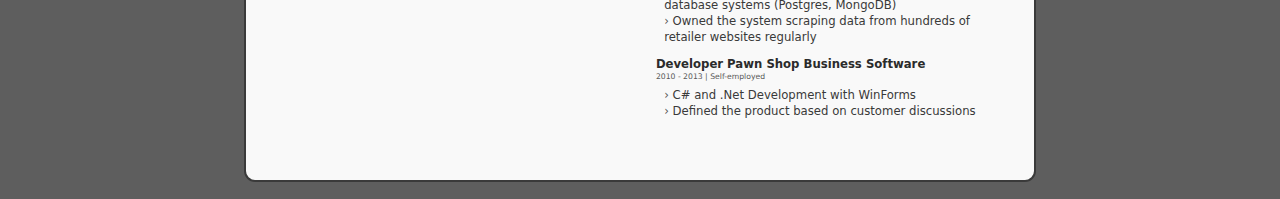
==== commit 8b7471c1: "Add download button for CV" ====
--- a/docs/index.html
+++ b/docs/index.html
@@ -57,9 +57,19 @@
                 </section>
 
                 <section class="">
-                    <div class="max-h-52 max-w-52 overflow-hidden relative aspect-square flex" style="height: 60vh;">
+                    <div class="max-h-52 max-w-52 overflow-hidden relative aspect-square flex mb-5" style="height: 60vh;">
                         <img class="rounded-full h-full object-cover" src="portrait.jpg" alt="">
                     </div>
+                        <a href="/robert_andruschow_resume.pdf" download>
+                            <button
+                                class="bg-blue-500 hover:bg-blue-400 text-white font-bold py-2 px-4 rounded inline-flex items-center">
+                                <svg class="fill-current w-4 h-4 mr-2" xmlns="http://www.w3.org/2000/svg"
+                                    viewBox="0 0 20 20">
+                                    <path d="M13 8V2H7v6H2l8 8 8-8h-5zM0 18h20v2H0v-2z" />
+                                </svg>
+                                <span>Download Resume</span>
+                            </button>
+                        </a>
 
                 </section>
             </header>
@@ -391,12 +401,14 @@
                                         Technische Universität Berlin
                                     </h3>
                                     <p class="leading-normal text-gray-500 text-md">
-                                        2007 &ndash; 2017 | Bachelor of Science (in 2011, final grade 1,8) and Master of Science (unfinished)
+                                        2007 &ndash; 2017 | Bachelor of Science (in 2011, final grade 1,8) and Master of
+                                        Science (unfinished)
                                     </p>
                                 </header>
                                 <ul class="mt-2 list-disc list-inside text-gray-800 text-md">
                                     <li>
-                                        <a href="https://www.tu.berlin/en/studying/study-programs/all-programs-offered/study-course/technomathematics-b-sc" target="_blank" class="text-blue-500">Technomathematics</a> 
+                                        <a href="https://www.tu.berlin/en/studying/study-programs/all-programs-offered/study-course/technomathematics-b-sc"
+                                            target="_blank" class="text-blue-500">Technomathematics</a>
                                     </li>
                                 </ul>
                             </section>
--- a/docs/build.css
+++ b/docs/build.css
@@ -1 +1 @@
-@import url("https://fonts.googleapis.com/css2?family=Jost:ital,wght@0,100;0,200;0,300;0,400;0,500;0,600;0,700;0,800;0,900;1,100;1,200;1,300;1,400;1,500;1,600;1,700;1,800;1,900&display=swap");@font-face{font-display:swap;font-family:Jost;font-style:normal;font-weight:600;src:url(/fonts/Jost-SemiBold.woff2) format("woff2");unicode-range:u+0000-007f,u+0080-00ff}@font-face{font-display:swap;font-family:Jost;font-style:normal;font-weight:600;src:url(/fonts/Jost-SemiBold.woff2) format("woff2");unicode-range:u+0100-017f,u+0180-024f,u+0250-02af,u+1e??,u+2c60-2c7f,u+a720-a7ff,u+ab30-ab6f}@font-face{font-display:swap;font-family:Jost;font-style:normal;font-weight:600;src:url(/fonts/Jost-SemiBold.woff2) format("woff2");unicode-range:u+2000-206f,u+2070-209f,u+20a0-20cf,u+2100-214f,u+2150-218f,u+2190-21ff,u+22??,u+25a0-25ff,u+2700-27bf}@font-face{font-display:swap;font-family:Jost;font-style:normal;font-weight:700;src:url(/fonts/Jost-Bold.woff2) format("woff2");unicode-range:u+0000-007f,u+0080-00ff}@font-face{font-display:swap;font-family:Jost;font-style:normal;font-weight:700;src:url(/fonts/Jost-Bold.woff2) format("woff2");unicode-range:u+0100-017f,u+0180-024f,u+0250-02af,u+1e??,u+2c60-2c7f,u+a720-a7ff,u+ab30-ab6f}@font-face{font-display:swap;font-family:Jost;font-style:normal;font-weight:700;src:url(/fonts/Jost-Bold.woff2) format("woff2");unicode-range:u+2000-206f,u+2070-209f,u+20a0-20cf,u+2100-214f,u+2150-218f,u+2190-21ff,u+22??,u+25a0-25ff,u+2700-27bf}@font-face{font-display:swap;font-family:Jost;font-style:normal;font-weight:500;src:url(/fonts/Jost-Medium.woff2) format("woff2");unicode-range:u+0000-007f,u+0080-00ff}@font-face{font-display:swap;font-family:Jost;font-style:normal;font-weight:500;src:url(/fonts/Jost-Medium.woff2) format("woff2");unicode-range:u+0100-017f,u+0180-024f,u+0250-02af,u+1e??,u+2c60-2c7f,u+a720-a7ff,u+ab30-ab6f}@font-face{font-display:swap;font-family:Jost;font-style:normal;font-weight:400;src:url(/fonts/Jost-Medium.woff2) format("woff2");unicode-range:u+0000-007f,u+0080-00ff}@font-face{font-display:swap;font-family:Jost;font-style:normal;font-weight:400;src:url(/fonts/Jost-Medium.woff2) format("woff2");unicode-range:u+0100-017f,u+0180-024f,u+0250-02af,u+1e??,u+2c60-2c7f,u+a720-a7ff,u+ab30-ab6f}@font-face{font-display:swap;font-family:Jost;font-style:normal;font-weight:400;src:url(/fonts/Jost-Medium.woff2) format("woff2");unicode-range:u+2000-206f,u+2070-209f,u+20a0-20cf,u+2100-214f,u+2150-218f,u+2190-21ff,u+22??,u+25a0-25ff,u+2700-27bf}*,:after,:before{--tw-border-spacing-x:0;--tw-border-spacing-y:0;--tw-translate-x:0;--tw-translate-y:0;--tw-rotate:0;--tw-skew-x:0;--tw-skew-y:0;--tw-scale-x:1;--tw-scale-y:1;--tw-pan-x: ;--tw-pan-y: ;--tw-pinch-zoom: ;--tw-scroll-snap-strictness:proximity;--tw-gradient-from-position: ;--tw-gradient-via-position: ;--tw-gradient-to-position: ;--tw-ordinal: ;--tw-slashed-zero: ;--tw-numeric-figure: ;--tw-numeric-spacing: ;--tw-numeric-fraction: ;--tw-ring-inset: ;--tw-ring-offset-width:0px;--tw-ring-offset-color:#fff;--tw-ring-color:rgba(59,130,246,.5);--tw-ring-offset-shadow:0 0 #0000;--tw-ring-shadow:0 0 #0000;--tw-shadow:0 0 #0000;--tw-shadow-colored:0 0 #0000;--tw-blur: ;--tw-brightness: ;--tw-contrast: ;--tw-grayscale: ;--tw-hue-rotate: ;--tw-invert: ;--tw-saturate: ;--tw-sepia: ;--tw-drop-shadow: ;--tw-backdrop-blur: ;--tw-backdrop-brightness: ;--tw-backdrop-contrast: ;--tw-backdrop-grayscale: ;--tw-backdrop-hue-rotate: ;--tw-backdrop-invert: ;--tw-backdrop-opacity: ;--tw-backdrop-saturate: ;--tw-backdrop-sepia: ;--tw-contain-size: ;--tw-contain-layout: ;--tw-contain-paint: ;--tw-contain-style: }::backdrop{--tw-border-spacing-x:0;--tw-border-spacing-y:0;--tw-translate-x:0;--tw-translate-y:0;--tw-rotate:0;--tw-skew-x:0;--tw-skew-y:0;--tw-scale-x:1;--tw-scale-y:1;--tw-pan-x: ;--tw-pan-y: ;--tw-pinch-zoom: ;--tw-scroll-snap-strictness:proximity;--tw-gradient-from-position: ;--tw-gradient-via-position: ;--tw-gradient-to-position: ;--tw-ordinal: ;--tw-slashed-zero: ;--tw-numeric-figure: ;--tw-numeric-spacing: ;--tw-numeric-fraction: ;--tw-ring-inset: ;--tw-ring-offset-width:0px;--tw-ring-offset-color:#fff;--tw-ring-color:rgba(59,130,246,.5);--tw-ring-offset-shadow:0 0 #0000;--tw-ring-shadow:0 0 #0000;--tw-shadow:0 0 #0000;--tw-shadow-colored:0 0 #0000;--tw-blur: ;--tw-brightness: ;--tw-contrast: ;--tw-grayscale: ;--tw-hue-rotate: ;--tw-invert: ;--tw-saturate: ;--tw-sepia: ;--tw-drop-shadow: ;--tw-backdrop-blur: ;--tw-backdrop-brightness: ;--tw-backdrop-contrast: ;--tw-backdrop-grayscale: ;--tw-backdrop-hue-rotate: ;--tw-backdrop-invert: ;--tw-backdrop-opacity: ;--tw-backdrop-saturate: ;--tw-backdrop-sepia: ;--tw-contain-size: ;--tw-contain-layout: ;--tw-contain-paint: ;--tw-contain-style: }/*! tailwindcss v3.4.17 | MIT License | https://tailwindcss.com*/*,:after,:before{border:0 solid #c4c4c4;box-sizing:border-box}:after,:before{--tw-content:""}html{-webkit-text-size-adjust:100%;font-feature-settings:normal;-webkit-tap-highlight-color:transparent;font-family:ui-sans-serif,system-ui,sans-serif,Apple Color Emoji,Segoe UI Emoji,Segoe UI Symbol,Noto Color Emoji;font-variation-settings:normal;line-height:1.5;-moz-tab-size:4;-o-tab-size:4;tab-size:4}body{line-height:inherit;margin:0}h1,h2,h3{font-size:inherit;font-weight:inherit}a{color:inherit;text-decoration:inherit}::-webkit-inner-spin-button,::-webkit-outer-spin-button{height:auto}::-webkit-search-decoration{-webkit-appearance:none}::-webkit-file-upload-button{-webkit-appearance:button;font:inherit}h1,h2,h3,p,ul{margin:0}ul{list-style:none;padding:0}img{display:block;height:auto;max-width:100%;vertical-align:middle}body{-webkit-font-smoothing:subpixel-antialiased}.relative{position:relative}.m-0{margin:0}.mx-auto{margin-left:auto;margin-right:auto}.my-auto{margin-bottom:auto;margin-top:auto}.-mb-1{margin-bottom:-.25rem}.-mr-1\.6{margin-right:-.4375rem}.mb-0{margin-bottom:0}.mb-1{margin-bottom:.25rem}.mb-2{margin-bottom:.5rem}.mb-4{margin-bottom:1rem}.ml-0{margin-left:0}.mr-1\.6{margin-right:.4375rem}.mr-2{margin-right:.5rem}.mr-5{margin-right:1.25rem}.mr-8{margin-right:2rem}.mt-0{margin-top:0}.mt-1{margin-top:.25rem}.mt-2{margin-top:.5rem}.mt-4{margin-top:1rem}.block{display:block}.inline-block{display:inline-block}.flex{display:flex}.inline-flex{display:inline-flex}.aspect-square{aspect-ratio:1/1}.h-full{height:100%}.max-h-52{max-height:13rem}.w-full{width:100%}.max-w-3xl{max-width:48rem}.max-w-52{max-width:13rem}.-translate-y-px{--tw-translate-y:-1px}.-translate-y-px,.transform{transform:translate(var(--tw-translate-x),var(--tw-translate-y)) rotate(var(--tw-rotate)) skewX(var(--tw-skew-x)) skewY(var(--tw-skew-y)) scaleX(var(--tw-scale-x)) scaleY(var(--tw-scale-y))}.select-none{-webkit-user-select:none;-moz-user-select:none;user-select:none}.list-inside{list-style-position:inside}.list-disc{list-style-type:disc}.break-before-column{-moz-column-break-before:column;break-before:column}.flex-col{flex-direction:column}.flex-wrap{flex-wrap:wrap}.items-baseline{align-items:baseline}.justify-between{justify-content:space-between}.overflow-hidden{overflow:hidden}.rounded-2xl{border-radius:1rem}.rounded-full{border-radius:9999px}.border-2{border-width:2px}.border-b-4{border-bottom-width:4px}.border-t-4{border-top-width:4px}.border-blue-300{--tw-border-opacity:1;border-color:rgb(147 197 253/var(--tw-border-opacity,1))}.border-gray-700{--tw-border-opacity:1;border-color:rgb(58 58 58/var(--tw-border-opacity,1))}.bg-blue-500{--tw-bg-opacity:1;background-color:rgb(59 130 246/var(--tw-bg-opacity,1))}.bg-gray-50{--tw-bg-opacity:1;background-color:rgb(249 249 249/var(--tw-bg-opacity,1))}.object-cover{-o-object-fit:cover;object-fit:cover}.p-1\.5{padding:.375rem}.p-3{padding:.75rem}.pb-2{padding-bottom:.5rem}.pb-4{padding-bottom:1rem}.pb-6{padding-bottom:1.5rem}.pl-3{padding-left:.75rem}.pr-7{padding-right:1.75rem}.pt-4{padding-top:1rem}.align-top{vertical-align:top}.font-jost{font-family:Jost,ui-sans-serif,system-ui,sans-serif,Apple Color Emoji,Segoe UI Emoji,Segoe UI Symbol,Noto Color Emoji}.text-2xl{font-size:1.5rem}.text-5xl{font-size:2.65rem}.text-lg{font-size:1.125rem}.text-md{font-size:1.0625rem}.text-sm{font-size:.7rem}.text-xl{font-size:1.25rem}.font-black{font-weight:900}.font-bold{font-weight:700}.font-normal{font-weight:400}.font-semibold{font-weight:600}.leading-normal{line-height:1.34}.leading-relaxed{line-height:1.625}.leading-snugish{line-height:1.35}.tracking-widest{letter-spacing:.1em}.text-blue-500{--tw-text-opacity:1;color:rgb(59 130 246/var(--tw-text-opacity,1))}.text-gray-500{--tw-text-opacity:1;color:rgb(89 89 89/var(--tw-text-opacity,1))}.text-gray-700{--tw-text-opacity:1;color:rgb(58 58 58/var(--tw-text-opacity,1))}.text-gray-800{--tw-text-opacity:1;color:rgb(43 43 43/var(--tw-text-opacity,1))}.text-white{--tw-text-opacity:1;color:rgb(253 253 253/var(--tw-text-opacity,1))}.transition{transition-duration:.15s;transition-property:color,background-color,border-color,text-decoration-color,fill,stroke,opacity,box-shadow,transform,filter,-webkit-backdrop-filter;transition-property:color,background-color,border-color,text-decoration-color,fill,stroke,opacity,box-shadow,transform,filter,backdrop-filter;transition-property:color,background-color,border-color,text-decoration-color,fill,stroke,opacity,box-shadow,transform,filter,backdrop-filter,-webkit-backdrop-filter;transition-timing-function:cubic-bezier(.4,0,.2,1)}.duration-100{transition-duration:.1s}.ease-in{transition-timing-function:cubic-bezier(.4,0,1,1)}.hyphens-manual{-webkit-hyphens:manual;hyphens:manual}.col-gap-md{-moz-column-gap:2.8875rem;column-gap:2.8875rem}.break-inside-avoid{-moz-column-break-inside:avoid;break-inside:avoid}.col-fill-balance{-moz-column-fill:balance;column-fill:balance}@media print{@page{margin:0}body{color:#3c3c3c!important;-webkit-print-color-adjust:exact!important;print-color-adjust:exact!important}.page{padding:4rem!important}h1,h2,h3,li,p{color:#3c3c3c!important}html{font-size:11px!important}}html{background-color:#000000a1;font-size:11px}@media (min-width:640px){html{font-size:calc(-5.58031px + 2.59067vw)}}@media (min-width:833px){html{font-size:calc(-5.89655px + 2.0284vw)}}@media (min-width:1079.5px){html{font-size:11px}}.first\:mt-0:first-child{margin-top:0}.last\:pb-1:last-child{padding-bottom:.25rem}.group:hover .group-hover\:text-gray-700,.hover\:text-gray-700:hover{--tw-text-opacity:1;color:rgb(58 58 58/var(--tw-text-opacity,1))}@media (min-width:500px){.xsm\:p-8{padding:2rem}}@media (min-width:640px){.sm\:p-9{padding:2.25rem}}@media (min-width:833px){.md\:max-w-letter{max-width:72rem}.md\:p-16{padding:4rem}.md\:col-count-2{-moz-column-count:2;column-count:2}}@media (min-width:1079.5px){.lg\:mb-6{margin-bottom:1.5rem}.lg\:mt-6{margin-top:1.5rem}}@media print{.print\:mx-0{margin-left:0;margin-right:0}.print\:max-w-letter{max-width:72rem}.print\:border-0{border-width:0}.print\:bg-white{--tw-bg-opacity:1;background-color:rgb(253 253 253/var(--tw-bg-opacity,1))}.print\:pt-8{padding-top:2rem}.print\:font-normal{font-weight:400}.print\:text-black{--tw-text-opacity:1;color:rgb(44 44 44/var(--tw-text-opacity,1))}.print\:border-inset{box-shadow:inset 0 0 0 1px #7c7c7c}.print\:col-count-1{-moz-column-count:1;column-count:1}}+@import url("https://fonts.googleapis.com/css2?family=Jost:ital,wght@0,100;0,200;0,300;0,400;0,500;0,600;0,700;0,800;0,900;1,100;1,200;1,300;1,400;1,500;1,600;1,700;1,800;1,900&display=swap");@font-face{font-display:swap;font-family:Jost;font-style:normal;font-weight:600;src:url(/fonts/Jost-SemiBold.woff2) format("woff2");unicode-range:u+0000-007f,u+0080-00ff}@font-face{font-display:swap;font-family:Jost;font-style:normal;font-weight:600;src:url(/fonts/Jost-SemiBold.woff2) format("woff2");unicode-range:u+0100-017f,u+0180-024f,u+0250-02af,u+1e??,u+2c60-2c7f,u+a720-a7ff,u+ab30-ab6f}@font-face{font-display:swap;font-family:Jost;font-style:normal;font-weight:600;src:url(/fonts/Jost-SemiBold.woff2) format("woff2");unicode-range:u+2000-206f,u+2070-209f,u+20a0-20cf,u+2100-214f,u+2150-218f,u+2190-21ff,u+22??,u+25a0-25ff,u+2700-27bf}@font-face{font-display:swap;font-family:Jost;font-style:normal;font-weight:700;src:url(/fonts/Jost-Bold.woff2) format("woff2");unicode-range:u+0000-007f,u+0080-00ff}@font-face{font-display:swap;font-family:Jost;font-style:normal;font-weight:700;src:url(/fonts/Jost-Bold.woff2) format("woff2");unicode-range:u+0100-017f,u+0180-024f,u+0250-02af,u+1e??,u+2c60-2c7f,u+a720-a7ff,u+ab30-ab6f}@font-face{font-display:swap;font-family:Jost;font-style:normal;font-weight:700;src:url(/fonts/Jost-Bold.woff2) format("woff2");unicode-range:u+2000-206f,u+2070-209f,u+20a0-20cf,u+2100-214f,u+2150-218f,u+2190-21ff,u+22??,u+25a0-25ff,u+2700-27bf}@font-face{font-display:swap;font-family:Jost;font-style:normal;font-weight:500;src:url(/fonts/Jost-Medium.woff2) format("woff2");unicode-range:u+0000-007f,u+0080-00ff}@font-face{font-display:swap;font-family:Jost;font-style:normal;font-weight:500;src:url(/fonts/Jost-Medium.woff2) format("woff2");unicode-range:u+0100-017f,u+0180-024f,u+0250-02af,u+1e??,u+2c60-2c7f,u+a720-a7ff,u+ab30-ab6f}@font-face{font-display:swap;font-family:Jost;font-style:normal;font-weight:400;src:url(/fonts/Jost-Medium.woff2) format("woff2");unicode-range:u+0000-007f,u+0080-00ff}@font-face{font-display:swap;font-family:Jost;font-style:normal;font-weight:400;src:url(/fonts/Jost-Medium.woff2) format("woff2");unicode-range:u+0100-017f,u+0180-024f,u+0250-02af,u+1e??,u+2c60-2c7f,u+a720-a7ff,u+ab30-ab6f}@font-face{font-display:swap;font-family:Jost;font-style:normal;font-weight:400;src:url(/fonts/Jost-Medium.woff2) format("woff2");unicode-range:u+2000-206f,u+2070-209f,u+20a0-20cf,u+2100-214f,u+2150-218f,u+2190-21ff,u+22??,u+25a0-25ff,u+2700-27bf}*,:after,:before{--tw-border-spacing-x:0;--tw-border-spacing-y:0;--tw-translate-x:0;--tw-translate-y:0;--tw-rotate:0;--tw-skew-x:0;--tw-skew-y:0;--tw-scale-x:1;--tw-scale-y:1;--tw-pan-x: ;--tw-pan-y: ;--tw-pinch-zoom: ;--tw-scroll-snap-strictness:proximity;--tw-gradient-from-position: ;--tw-gradient-via-position: ;--tw-gradient-to-position: ;--tw-ordinal: ;--tw-slashed-zero: ;--tw-numeric-figure: ;--tw-numeric-spacing: ;--tw-numeric-fraction: ;--tw-ring-inset: ;--tw-ring-offset-width:0px;--tw-ring-offset-color:#fff;--tw-ring-color:rgba(59,130,246,.5);--tw-ring-offset-shadow:0 0 #0000;--tw-ring-shadow:0 0 #0000;--tw-shadow:0 0 #0000;--tw-shadow-colored:0 0 #0000;--tw-blur: ;--tw-brightness: ;--tw-contrast: ;--tw-grayscale: ;--tw-hue-rotate: ;--tw-invert: ;--tw-saturate: ;--tw-sepia: ;--tw-drop-shadow: ;--tw-backdrop-blur: ;--tw-backdrop-brightness: ;--tw-backdrop-contrast: ;--tw-backdrop-grayscale: ;--tw-backdrop-hue-rotate: ;--tw-backdrop-invert: ;--tw-backdrop-opacity: ;--tw-backdrop-saturate: ;--tw-backdrop-sepia: ;--tw-contain-size: ;--tw-contain-layout: ;--tw-contain-paint: ;--tw-contain-style: }::backdrop{--tw-border-spacing-x:0;--tw-border-spacing-y:0;--tw-translate-x:0;--tw-translate-y:0;--tw-rotate:0;--tw-skew-x:0;--tw-skew-y:0;--tw-scale-x:1;--tw-scale-y:1;--tw-pan-x: ;--tw-pan-y: ;--tw-pinch-zoom: ;--tw-scroll-snap-strictness:proximity;--tw-gradient-from-position: ;--tw-gradient-via-position: ;--tw-gradient-to-position: ;--tw-ordinal: ;--tw-slashed-zero: ;--tw-numeric-figure: ;--tw-numeric-spacing: ;--tw-numeric-fraction: ;--tw-ring-inset: ;--tw-ring-offset-width:0px;--tw-ring-offset-color:#fff;--tw-ring-color:rgba(59,130,246,.5);--tw-ring-offset-shadow:0 0 #0000;--tw-ring-shadow:0 0 #0000;--tw-shadow:0 0 #0000;--tw-shadow-colored:0 0 #0000;--tw-blur: ;--tw-brightness: ;--tw-contrast: ;--tw-grayscale: ;--tw-hue-rotate: ;--tw-invert: ;--tw-saturate: ;--tw-sepia: ;--tw-drop-shadow: ;--tw-backdrop-blur: ;--tw-backdrop-brightness: ;--tw-backdrop-contrast: ;--tw-backdrop-grayscale: ;--tw-backdrop-hue-rotate: ;--tw-backdrop-invert: ;--tw-backdrop-opacity: ;--tw-backdrop-saturate: ;--tw-backdrop-sepia: ;--tw-contain-size: ;--tw-contain-layout: ;--tw-contain-paint: ;--tw-contain-style: }/*! tailwindcss v3.4.17 | MIT License | https://tailwindcss.com*/*,:after,:before{border:0 solid #c4c4c4;box-sizing:border-box}:after,:before{--tw-content:""}html{-webkit-text-size-adjust:100%;font-feature-settings:normal;-webkit-tap-highlight-color:transparent;font-family:ui-sans-serif,system-ui,sans-serif,Apple Color Emoji,Segoe UI Emoji,Segoe UI Symbol,Noto Color Emoji;font-variation-settings:normal;line-height:1.5;-moz-tab-size:4;-o-tab-size:4;tab-size:4}body{line-height:inherit;margin:0}h1,h2,h3{font-size:inherit;font-weight:inherit}a{text-decoration:inherit}a,button{color:inherit}button{font-feature-settings:inherit;-webkit-appearance:button;background-color:transparent;background-image:none;font-family:inherit;font-size:100%;font-variation-settings:inherit;font-weight:inherit;letter-spacing:inherit;line-height:inherit;margin:0;padding:0;text-transform:none}::-webkit-inner-spin-button,::-webkit-outer-spin-button{height:auto}::-webkit-search-decoration{-webkit-appearance:none}::-webkit-file-upload-button{-webkit-appearance:button;font:inherit}h1,h2,h3,p,ul{margin:0}ul{list-style:none;padding:0}button{cursor:pointer}img,svg{display:block;vertical-align:middle}img{height:auto;max-width:100%}body{-webkit-font-smoothing:subpixel-antialiased}.relative{position:relative}.m-0{margin:0}.mx-auto{margin-left:auto;margin-right:auto}.my-auto{margin-bottom:auto;margin-top:auto}.-mb-1{margin-bottom:-.25rem}.-mr-1\.6{margin-right:-.4375rem}.mb-0{margin-bottom:0}.mb-1{margin-bottom:.25rem}.mb-2{margin-bottom:.5rem}.mb-4{margin-bottom:1rem}.mb-5{margin-bottom:1.25rem}.ml-0{margin-left:0}.mr-1\.6{margin-right:.4375rem}.mr-2{margin-right:.5rem}.mr-5{margin-right:1.25rem}.mr-8{margin-right:2rem}.mt-0{margin-top:0}.mt-1{margin-top:.25rem}.mt-2{margin-top:.5rem}.mt-4{margin-top:1rem}.block{display:block}.inline-block{display:inline-block}.flex{display:flex}.inline-flex{display:inline-flex}.aspect-square{aspect-ratio:1/1}.h-4{height:1rem}.h-full{height:100%}.max-h-52{max-height:13rem}.w-4{width:1rem}.w-full{width:100%}.max-w-3xl{max-width:48rem}.max-w-52{max-width:13rem}.-translate-y-px{--tw-translate-y:-1px}.-translate-y-px,.transform{transform:translate(var(--tw-translate-x),var(--tw-translate-y)) rotate(var(--tw-rotate)) skewX(var(--tw-skew-x)) skewY(var(--tw-skew-y)) scaleX(var(--tw-scale-x)) scaleY(var(--tw-scale-y))}.select-none{-webkit-user-select:none;-moz-user-select:none;user-select:none}.list-inside{list-style-position:inside}.list-disc{list-style-type:disc}.break-before-column{-moz-column-break-before:column;break-before:column}.flex-col{flex-direction:column}.flex-wrap{flex-wrap:wrap}.items-center{align-items:center}.items-baseline{align-items:baseline}.justify-between{justify-content:space-between}.overflow-hidden{overflow:hidden}.rounded{border-radius:.25rem}.rounded-2xl{border-radius:1rem}.rounded-full{border-radius:9999px}.border-2{border-width:2px}.border-b-4{border-bottom-width:4px}.border-t-4{border-top-width:4px}.border-blue-300{--tw-border-opacity:1;border-color:rgb(147 197 253/var(--tw-border-opacity,1))}.border-gray-700{--tw-border-opacity:1;border-color:rgb(58 58 58/var(--tw-border-opacity,1))}.bg-blue-500{--tw-bg-opacity:1;background-color:rgb(59 130 246/var(--tw-bg-opacity,1))}.bg-gray-50{--tw-bg-opacity:1;background-color:rgb(249 249 249/var(--tw-bg-opacity,1))}.fill-current{fill:currentColor}.object-cover{-o-object-fit:cover;object-fit:cover}.p-1\.5{padding:.375rem}.p-3{padding:.75rem}.px-4{padding-left:1rem;padding-right:1rem}.py-2{padding-top:.5rem}.pb-2,.py-2{padding-bottom:.5rem}.pb-4{padding-bottom:1rem}.pb-6{padding-bottom:1.5rem}.pl-3{padding-left:.75rem}.pr-7{padding-right:1.75rem}.pt-4{padding-top:1rem}.align-top{vertical-align:top}.font-jost{font-family:Jost,ui-sans-serif,system-ui,sans-serif,Apple Color Emoji,Segoe UI Emoji,Segoe UI Symbol,Noto Color Emoji}.text-2xl{font-size:1.5rem}.text-5xl{font-size:2.65rem}.text-lg{font-size:1.125rem}.text-md{font-size:1.0625rem}.text-sm{font-size:.7rem}.text-xl{font-size:1.25rem}.font-black{font-weight:900}.font-bold{font-weight:700}.font-normal{font-weight:400}.font-semibold{font-weight:600}.leading-normal{line-height:1.34}.leading-relaxed{line-height:1.625}.leading-snugish{line-height:1.35}.tracking-widest{letter-spacing:.1em}.text-blue-500{--tw-text-opacity:1;color:rgb(59 130 246/var(--tw-text-opacity,1))}.text-gray-500{--tw-text-opacity:1;color:rgb(89 89 89/var(--tw-text-opacity,1))}.text-gray-700{--tw-text-opacity:1;color:rgb(58 58 58/var(--tw-text-opacity,1))}.text-gray-800{--tw-text-opacity:1;color:rgb(43 43 43/var(--tw-text-opacity,1))}.text-white{--tw-text-opacity:1;color:rgb(253 253 253/var(--tw-text-opacity,1))}.transition{transition-duration:.15s;transition-property:color,background-color,border-color,text-decoration-color,fill,stroke,opacity,box-shadow,transform,filter,-webkit-backdrop-filter;transition-property:color,background-color,border-color,text-decoration-color,fill,stroke,opacity,box-shadow,transform,filter,backdrop-filter;transition-property:color,background-color,border-color,text-decoration-color,fill,stroke,opacity,box-shadow,transform,filter,backdrop-filter,-webkit-backdrop-filter;transition-timing-function:cubic-bezier(.4,0,.2,1)}.duration-100{transition-duration:.1s}.ease-in{transition-timing-function:cubic-bezier(.4,0,1,1)}.hyphens-manual{-webkit-hyphens:manual;hyphens:manual}.col-gap-md{-moz-column-gap:2.8875rem;column-gap:2.8875rem}.break-inside-avoid{-moz-column-break-inside:avoid;break-inside:avoid}.col-fill-balance{-moz-column-fill:balance;column-fill:balance}@media print{@page{margin:0}body{color:#3c3c3c!important;-webkit-print-color-adjust:exact!important;print-color-adjust:exact!important}.page{padding:4rem!important}h1,h2,h3,li,p{color:#3c3c3c!important}html{font-size:11px!important}}html{background-color:#000000a1;font-size:11px}@media (min-width:640px){html{font-size:calc(-5.58031px + 2.59067vw)}}@media (min-width:833px){html{font-size:calc(-5.89655px + 2.0284vw)}}@media (min-width:1079.5px){html{font-size:11px}}.first\:mt-0:first-child{margin-top:0}.last\:pb-1:last-child{padding-bottom:.25rem}.hover\:bg-blue-400:hover{--tw-bg-opacity:1;background-color:rgb(96 165 250/var(--tw-bg-opacity,1))}.group:hover .group-hover\:text-gray-700,.hover\:text-gray-700:hover{--tw-text-opacity:1;color:rgb(58 58 58/var(--tw-text-opacity,1))}@media (min-width:500px){.xsm\:p-8{padding:2rem}}@media (min-width:640px){.sm\:p-9{padding:2.25rem}}@media (min-width:833px){.md\:max-w-letter{max-width:72rem}.md\:p-16{padding:4rem}.md\:col-count-2{-moz-column-count:2;column-count:2}}@media (min-width:1079.5px){.lg\:mb-6{margin-bottom:1.5rem}.lg\:mt-6{margin-top:1.5rem}}@media print{.print\:mx-0{margin-left:0;margin-right:0}.print\:max-w-letter{max-width:72rem}.print\:border-0{border-width:0}.print\:bg-white{--tw-bg-opacity:1;background-color:rgb(253 253 253/var(--tw-bg-opacity,1))}.print\:pt-8{padding-top:2rem}.print\:font-normal{font-weight:400}.print\:text-black{--tw-text-opacity:1;color:rgb(44 44 44/var(--tw-text-opacity,1))}.print\:border-inset{box-shadow:inset 0 0 0 1px #7c7c7c}.print\:col-count-1{-moz-column-count:1;column-count:1}}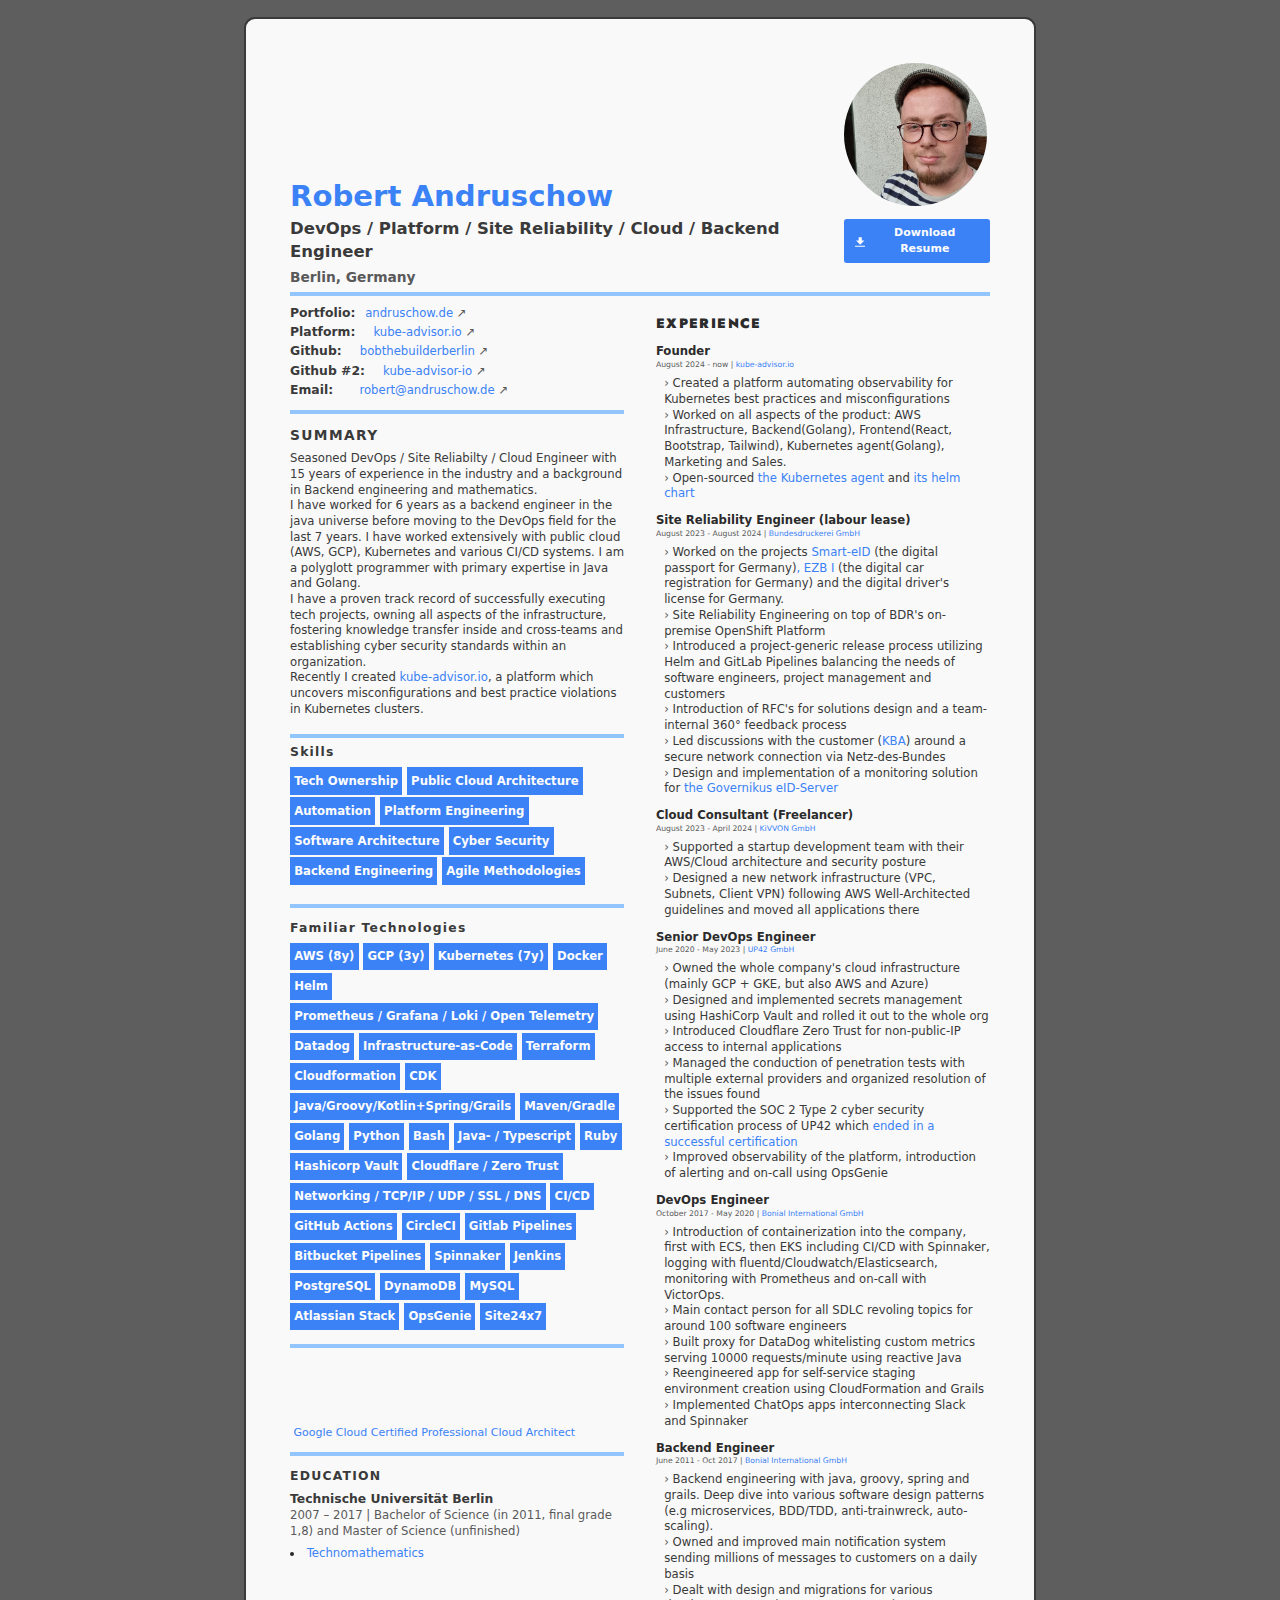
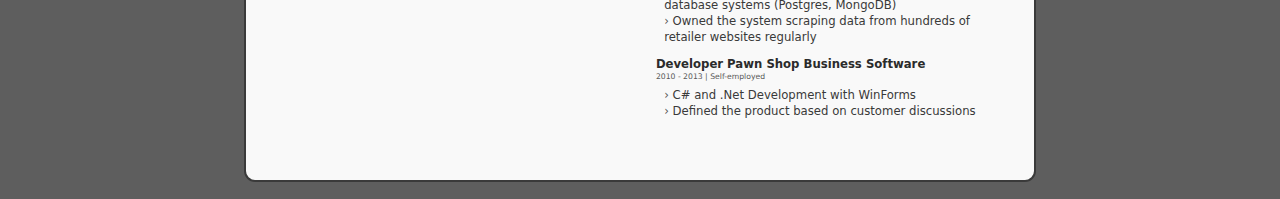
==== commit 80ca53b1: "Fix link color for cert" ====
--- a/docs/index.html
+++ b/docs/index.html
@@ -388,6 +388,7 @@
                                 src="https://templates.images.credential.net/16590181582433100721069374350922.png"
                                 alt="" /><a
                                 href="https://google.accredible.com/e2c2b1ea-7b1b-4639-a2f8-a08a9e757b7b?key=2ad07aa342c8c241b895306d8e5c19f07ed14affc8c5d791f828eb822d8c3eef"
+                                class="text-blue-500"
                                 target="_blank">&nbsp;Google Cloud Certified Professional Cloud Architect</a>
                         </section>
 
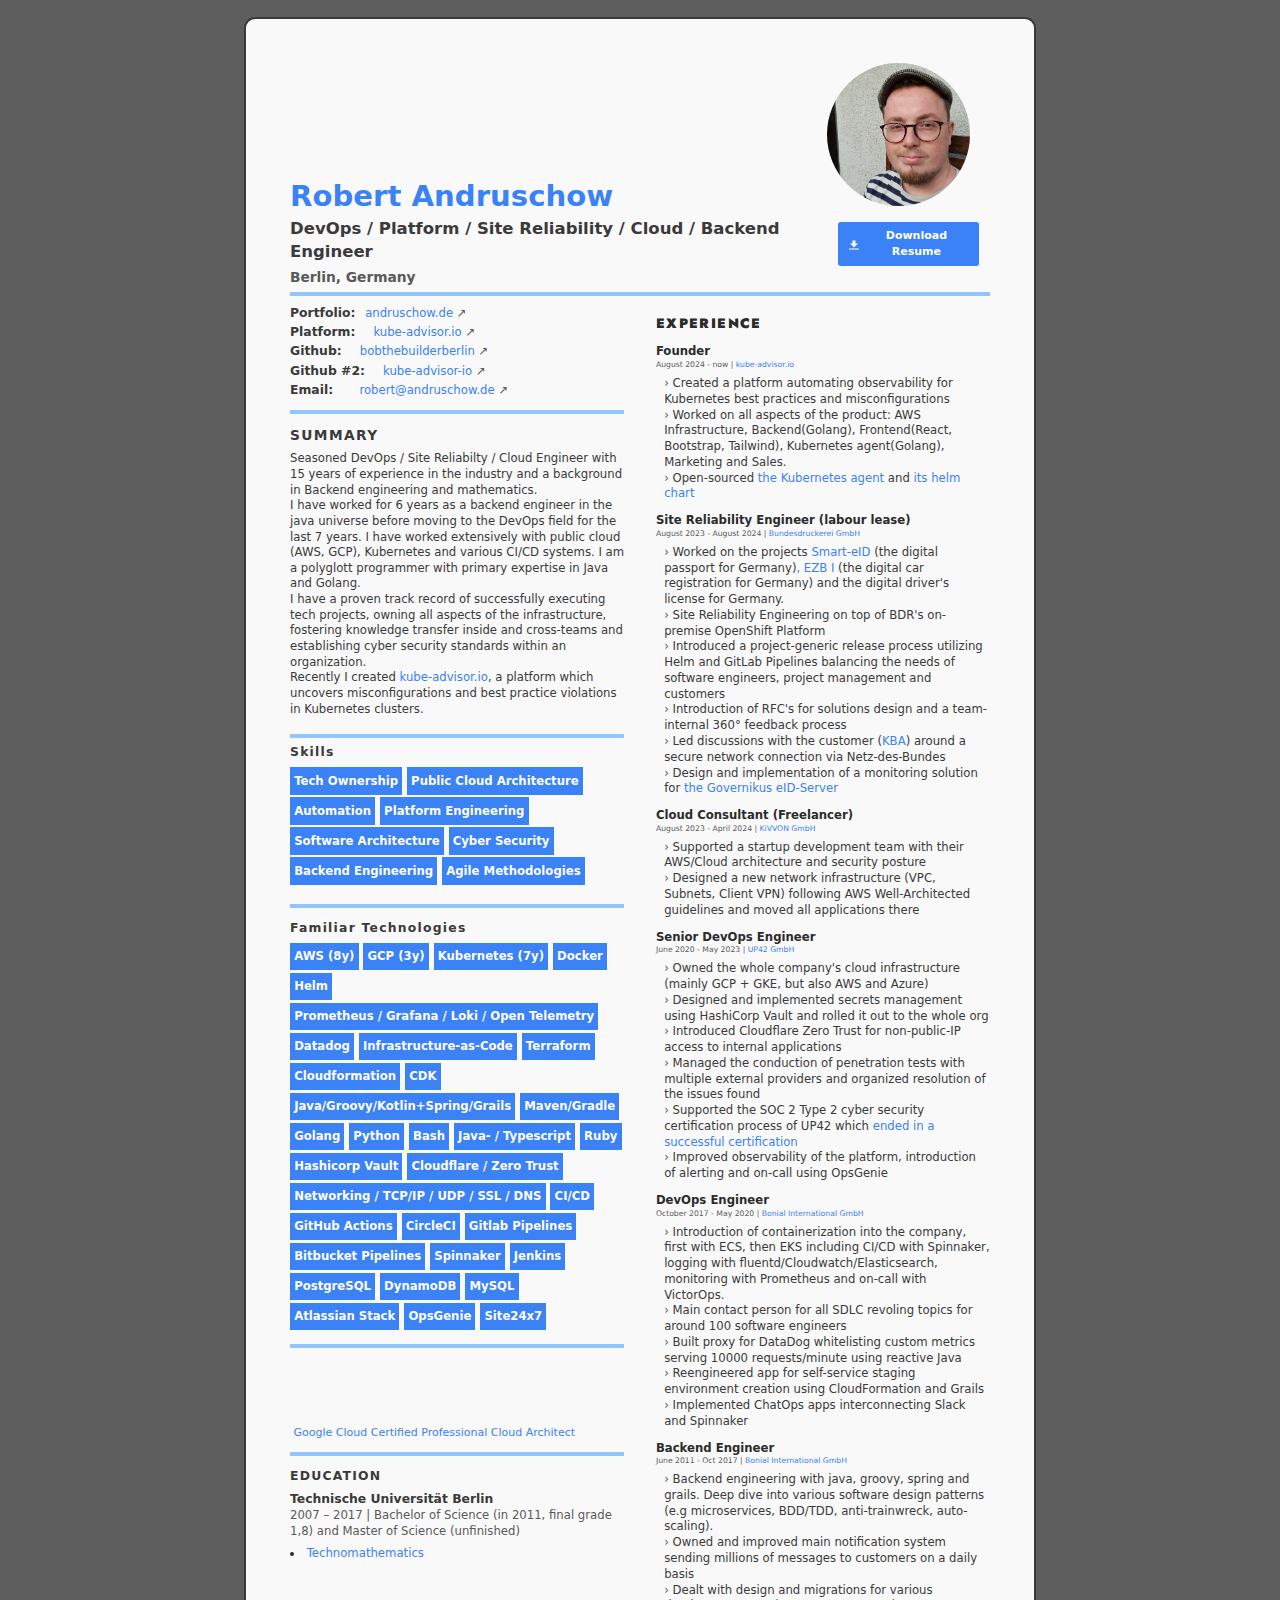
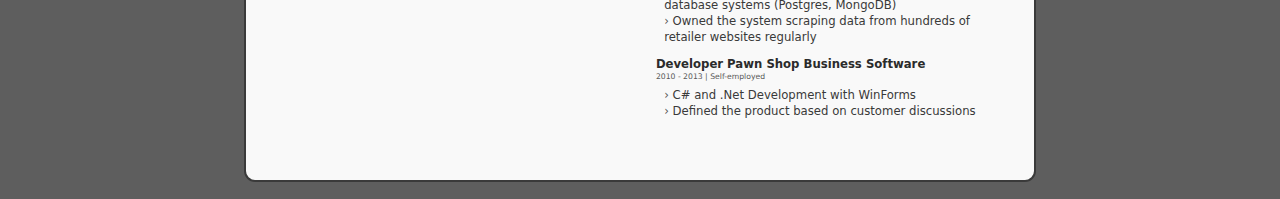
==== commit df0796be: "Fix button position" ====
--- a/docs/index.html
+++ b/docs/index.html
@@ -57,19 +57,20 @@
                 </section>
 
                 <section class="">
-                    <div class="max-h-52 max-w-52 overflow-hidden relative aspect-square flex mb-5" style="height: 60vh;">
+                    <div class="max-h-52 max-w-52 overflow-hidden relative aspect-square flex mb-6"
+                        style="height: 60vh;">
                         <img class="rounded-full h-full object-cover" src="portrait.jpg" alt="">
                     </div>
-                        <a href="/robert_andruschow_resume.pdf" download>
-                            <button
-                                class="bg-blue-500 hover:bg-blue-400 text-white font-bold py-2 px-4 rounded inline-flex items-center">
-                                <svg class="fill-current w-4 h-4 mr-2" xmlns="http://www.w3.org/2000/svg"
-                                    viewBox="0 0 20 20">
-                                    <path d="M13 8V2H7v6H2l8 8 8-8h-5zM0 18h20v2H0v-2z" />
-                                </svg>
-                                <span>Download Resume</span>
-                            </button>
-                        </a>
+                    <a href="/robert_andruschow_resume.pdf" download>
+                        <button
+                            class="bg-blue-500 hover:bg-blue-400 text-white font-bold py-2 px-4 mx-4 rounded inline-flex items-center">
+                            <svg class="fill-current w-4 h-4 mr-2" xmlns="http://www.w3.org/2000/svg"
+                                viewBox="0 0 20 20">
+                                <path d="M13 8V2H7v6H2l8 8 8-8h-5zM0 18h20v2H0v-2z" />
+                            </svg>
+                            <span>Download Resume</span>
+                        </button>
+                    </a>
 
                 </section>
             </header>
@@ -388,8 +389,8 @@
                                 src="https://templates.images.credential.net/16590181582433100721069374350922.png"
                                 alt="" /><a
                                 href="https://google.accredible.com/e2c2b1ea-7b1b-4639-a2f8-a08a9e757b7b?key=2ad07aa342c8c241b895306d8e5c19f07ed14affc8c5d791f828eb822d8c3eef"
-                                class="text-blue-500"
-                                target="_blank">&nbsp;Google Cloud Certified Professional Cloud Architect</a>
+                                class="text-blue-500" target="_blank">&nbsp;Google Cloud Certified Professional Cloud
+                                Architect</a>
                         </section>
 
                         <section class="pt-4 mt-4 border-t-4 border-blue-300">
--- a/docs/build.css
+++ b/docs/build.css
@@ -1 +1 @@
-@import url("https://fonts.googleapis.com/css2?family=Jost:ital,wght@0,100;0,200;0,300;0,400;0,500;0,600;0,700;0,800;0,900;1,100;1,200;1,300;1,400;1,500;1,600;1,700;1,800;1,900&display=swap");@font-face{font-display:swap;font-family:Jost;font-style:normal;font-weight:600;src:url(/fonts/Jost-SemiBold.woff2) format("woff2");unicode-range:u+0000-007f,u+0080-00ff}@font-face{font-display:swap;font-family:Jost;font-style:normal;font-weight:600;src:url(/fonts/Jost-SemiBold.woff2) format("woff2");unicode-range:u+0100-017f,u+0180-024f,u+0250-02af,u+1e??,u+2c60-2c7f,u+a720-a7ff,u+ab30-ab6f}@font-face{font-display:swap;font-family:Jost;font-style:normal;font-weight:600;src:url(/fonts/Jost-SemiBold.woff2) format("woff2");unicode-range:u+2000-206f,u+2070-209f,u+20a0-20cf,u+2100-214f,u+2150-218f,u+2190-21ff,u+22??,u+25a0-25ff,u+2700-27bf}@font-face{font-display:swap;font-family:Jost;font-style:normal;font-weight:700;src:url(/fonts/Jost-Bold.woff2) format("woff2");unicode-range:u+0000-007f,u+0080-00ff}@font-face{font-display:swap;font-family:Jost;font-style:normal;font-weight:700;src:url(/fonts/Jost-Bold.woff2) format("woff2");unicode-range:u+0100-017f,u+0180-024f,u+0250-02af,u+1e??,u+2c60-2c7f,u+a720-a7ff,u+ab30-ab6f}@font-face{font-display:swap;font-family:Jost;font-style:normal;font-weight:700;src:url(/fonts/Jost-Bold.woff2) format("woff2");unicode-range:u+2000-206f,u+2070-209f,u+20a0-20cf,u+2100-214f,u+2150-218f,u+2190-21ff,u+22??,u+25a0-25ff,u+2700-27bf}@font-face{font-display:swap;font-family:Jost;font-style:normal;font-weight:500;src:url(/fonts/Jost-Medium.woff2) format("woff2");unicode-range:u+0000-007f,u+0080-00ff}@font-face{font-display:swap;font-family:Jost;font-style:normal;font-weight:500;src:url(/fonts/Jost-Medium.woff2) format("woff2");unicode-range:u+0100-017f,u+0180-024f,u+0250-02af,u+1e??,u+2c60-2c7f,u+a720-a7ff,u+ab30-ab6f}@font-face{font-display:swap;font-family:Jost;font-style:normal;font-weight:400;src:url(/fonts/Jost-Medium.woff2) format("woff2");unicode-range:u+0000-007f,u+0080-00ff}@font-face{font-display:swap;font-family:Jost;font-style:normal;font-weight:400;src:url(/fonts/Jost-Medium.woff2) format("woff2");unicode-range:u+0100-017f,u+0180-024f,u+0250-02af,u+1e??,u+2c60-2c7f,u+a720-a7ff,u+ab30-ab6f}@font-face{font-display:swap;font-family:Jost;font-style:normal;font-weight:400;src:url(/fonts/Jost-Medium.woff2) format("woff2");unicode-range:u+2000-206f,u+2070-209f,u+20a0-20cf,u+2100-214f,u+2150-218f,u+2190-21ff,u+22??,u+25a0-25ff,u+2700-27bf}*,:after,:before{--tw-border-spacing-x:0;--tw-border-spacing-y:0;--tw-translate-x:0;--tw-translate-y:0;--tw-rotate:0;--tw-skew-x:0;--tw-skew-y:0;--tw-scale-x:1;--tw-scale-y:1;--tw-pan-x: ;--tw-pan-y: ;--tw-pinch-zoom: ;--tw-scroll-snap-strictness:proximity;--tw-gradient-from-position: ;--tw-gradient-via-position: ;--tw-gradient-to-position: ;--tw-ordinal: ;--tw-slashed-zero: ;--tw-numeric-figure: ;--tw-numeric-spacing: ;--tw-numeric-fraction: ;--tw-ring-inset: ;--tw-ring-offset-width:0px;--tw-ring-offset-color:#fff;--tw-ring-color:rgba(59,130,246,.5);--tw-ring-offset-shadow:0 0 #0000;--tw-ring-shadow:0 0 #0000;--tw-shadow:0 0 #0000;--tw-shadow-colored:0 0 #0000;--tw-blur: ;--tw-brightness: ;--tw-contrast: ;--tw-grayscale: ;--tw-hue-rotate: ;--tw-invert: ;--tw-saturate: ;--tw-sepia: ;--tw-drop-shadow: ;--tw-backdrop-blur: ;--tw-backdrop-brightness: ;--tw-backdrop-contrast: ;--tw-backdrop-grayscale: ;--tw-backdrop-hue-rotate: ;--tw-backdrop-invert: ;--tw-backdrop-opacity: ;--tw-backdrop-saturate: ;--tw-backdrop-sepia: ;--tw-contain-size: ;--tw-contain-layout: ;--tw-contain-paint: ;--tw-contain-style: }::backdrop{--tw-border-spacing-x:0;--tw-border-spacing-y:0;--tw-translate-x:0;--tw-translate-y:0;--tw-rotate:0;--tw-skew-x:0;--tw-skew-y:0;--tw-scale-x:1;--tw-scale-y:1;--tw-pan-x: ;--tw-pan-y: ;--tw-pinch-zoom: ;--tw-scroll-snap-strictness:proximity;--tw-gradient-from-position: ;--tw-gradient-via-position: ;--tw-gradient-to-position: ;--tw-ordinal: ;--tw-slashed-zero: ;--tw-numeric-figure: ;--tw-numeric-spacing: ;--tw-numeric-fraction: ;--tw-ring-inset: ;--tw-ring-offset-width:0px;--tw-ring-offset-color:#fff;--tw-ring-color:rgba(59,130,246,.5);--tw-ring-offset-shadow:0 0 #0000;--tw-ring-shadow:0 0 #0000;--tw-shadow:0 0 #0000;--tw-shadow-colored:0 0 #0000;--tw-blur: ;--tw-brightness: ;--tw-contrast: ;--tw-grayscale: ;--tw-hue-rotate: ;--tw-invert: ;--tw-saturate: ;--tw-sepia: ;--tw-drop-shadow: ;--tw-backdrop-blur: ;--tw-backdrop-brightness: ;--tw-backdrop-contrast: ;--tw-backdrop-grayscale: ;--tw-backdrop-hue-rotate: ;--tw-backdrop-invert: ;--tw-backdrop-opacity: ;--tw-backdrop-saturate: ;--tw-backdrop-sepia: ;--tw-contain-size: ;--tw-contain-layout: ;--tw-contain-paint: ;--tw-contain-style: }/*! tailwindcss v3.4.17 | MIT License | https://tailwindcss.com*/*,:after,:before{border:0 solid #c4c4c4;box-sizing:border-box}:after,:before{--tw-content:""}html{-webkit-text-size-adjust:100%;font-feature-settings:normal;-webkit-tap-highlight-color:transparent;font-family:ui-sans-serif,system-ui,sans-serif,Apple Color Emoji,Segoe UI Emoji,Segoe UI Symbol,Noto Color Emoji;font-variation-settings:normal;line-height:1.5;-moz-tab-size:4;-o-tab-size:4;tab-size:4}body{line-height:inherit;margin:0}h1,h2,h3{font-size:inherit;font-weight:inherit}a{text-decoration:inherit}a,button{color:inherit}button{font-feature-settings:inherit;-webkit-appearance:button;background-color:transparent;background-image:none;font-family:inherit;font-size:100%;font-variation-settings:inherit;font-weight:inherit;letter-spacing:inherit;line-height:inherit;margin:0;padding:0;text-transform:none}::-webkit-inner-spin-button,::-webkit-outer-spin-button{height:auto}::-webkit-search-decoration{-webkit-appearance:none}::-webkit-file-upload-button{-webkit-appearance:button;font:inherit}h1,h2,h3,p,ul{margin:0}ul{list-style:none;padding:0}button{cursor:pointer}img,svg{display:block;vertical-align:middle}img{height:auto;max-width:100%}body{-webkit-font-smoothing:subpixel-antialiased}.relative{position:relative}.m-0{margin:0}.mx-auto{margin-left:auto;margin-right:auto}.my-auto{margin-bottom:auto;margin-top:auto}.-mb-1{margin-bottom:-.25rem}.-mr-1\.6{margin-right:-.4375rem}.mb-0{margin-bottom:0}.mb-1{margin-bottom:.25rem}.mb-2{margin-bottom:.5rem}.mb-4{margin-bottom:1rem}.mb-5{margin-bottom:1.25rem}.ml-0{margin-left:0}.mr-1\.6{margin-right:.4375rem}.mr-2{margin-right:.5rem}.mr-5{margin-right:1.25rem}.mr-8{margin-right:2rem}.mt-0{margin-top:0}.mt-1{margin-top:.25rem}.mt-2{margin-top:.5rem}.mt-4{margin-top:1rem}.block{display:block}.inline-block{display:inline-block}.flex{display:flex}.inline-flex{display:inline-flex}.aspect-square{aspect-ratio:1/1}.h-4{height:1rem}.h-full{height:100%}.max-h-52{max-height:13rem}.w-4{width:1rem}.w-full{width:100%}.max-w-3xl{max-width:48rem}.max-w-52{max-width:13rem}.-translate-y-px{--tw-translate-y:-1px}.-translate-y-px,.transform{transform:translate(var(--tw-translate-x),var(--tw-translate-y)) rotate(var(--tw-rotate)) skewX(var(--tw-skew-x)) skewY(var(--tw-skew-y)) scaleX(var(--tw-scale-x)) scaleY(var(--tw-scale-y))}.select-none{-webkit-user-select:none;-moz-user-select:none;user-select:none}.list-inside{list-style-position:inside}.list-disc{list-style-type:disc}.break-before-column{-moz-column-break-before:column;break-before:column}.flex-col{flex-direction:column}.flex-wrap{flex-wrap:wrap}.items-center{align-items:center}.items-baseline{align-items:baseline}.justify-between{justify-content:space-between}.overflow-hidden{overflow:hidden}.rounded{border-radius:.25rem}.rounded-2xl{border-radius:1rem}.rounded-full{border-radius:9999px}.border-2{border-width:2px}.border-b-4{border-bottom-width:4px}.border-t-4{border-top-width:4px}.border-blue-300{--tw-border-opacity:1;border-color:rgb(147 197 253/var(--tw-border-opacity,1))}.border-gray-700{--tw-border-opacity:1;border-color:rgb(58 58 58/var(--tw-border-opacity,1))}.bg-blue-500{--tw-bg-opacity:1;background-color:rgb(59 130 246/var(--tw-bg-opacity,1))}.bg-gray-50{--tw-bg-opacity:1;background-color:rgb(249 249 249/var(--tw-bg-opacity,1))}.fill-current{fill:currentColor}.object-cover{-o-object-fit:cover;object-fit:cover}.p-1\.5{padding:.375rem}.p-3{padding:.75rem}.px-4{padding-left:1rem;padding-right:1rem}.py-2{padding-top:.5rem}.pb-2,.py-2{padding-bottom:.5rem}.pb-4{padding-bottom:1rem}.pb-6{padding-bottom:1.5rem}.pl-3{padding-left:.75rem}.pr-7{padding-right:1.75rem}.pt-4{padding-top:1rem}.align-top{vertical-align:top}.font-jost{font-family:Jost,ui-sans-serif,system-ui,sans-serif,Apple Color Emoji,Segoe UI Emoji,Segoe UI Symbol,Noto Color Emoji}.text-2xl{font-size:1.5rem}.text-5xl{font-size:2.65rem}.text-lg{font-size:1.125rem}.text-md{font-size:1.0625rem}.text-sm{font-size:.7rem}.text-xl{font-size:1.25rem}.font-black{font-weight:900}.font-bold{font-weight:700}.font-normal{font-weight:400}.font-semibold{font-weight:600}.leading-normal{line-height:1.34}.leading-relaxed{line-height:1.625}.leading-snugish{line-height:1.35}.tracking-widest{letter-spacing:.1em}.text-blue-500{--tw-text-opacity:1;color:rgb(59 130 246/var(--tw-text-opacity,1))}.text-gray-500{--tw-text-opacity:1;color:rgb(89 89 89/var(--tw-text-opacity,1))}.text-gray-700{--tw-text-opacity:1;color:rgb(58 58 58/var(--tw-text-opacity,1))}.text-gray-800{--tw-text-opacity:1;color:rgb(43 43 43/var(--tw-text-opacity,1))}.text-white{--tw-text-opacity:1;color:rgb(253 253 253/var(--tw-text-opacity,1))}.transition{transition-duration:.15s;transition-property:color,background-color,border-color,text-decoration-color,fill,stroke,opacity,box-shadow,transform,filter,-webkit-backdrop-filter;transition-property:color,background-color,border-color,text-decoration-color,fill,stroke,opacity,box-shadow,transform,filter,backdrop-filter;transition-property:color,background-color,border-color,text-decoration-color,fill,stroke,opacity,box-shadow,transform,filter,backdrop-filter,-webkit-backdrop-filter;transition-timing-function:cubic-bezier(.4,0,.2,1)}.duration-100{transition-duration:.1s}.ease-in{transition-timing-function:cubic-bezier(.4,0,1,1)}.hyphens-manual{-webkit-hyphens:manual;hyphens:manual}.col-gap-md{-moz-column-gap:2.8875rem;column-gap:2.8875rem}.break-inside-avoid{-moz-column-break-inside:avoid;break-inside:avoid}.col-fill-balance{-moz-column-fill:balance;column-fill:balance}@media print{@page{margin:0}body{color:#3c3c3c!important;-webkit-print-color-adjust:exact!important;print-color-adjust:exact!important}.page{padding:4rem!important}h1,h2,h3,li,p{color:#3c3c3c!important}html{font-size:11px!important}}html{background-color:#000000a1;font-size:11px}@media (min-width:640px){html{font-size:calc(-5.58031px + 2.59067vw)}}@media (min-width:833px){html{font-size:calc(-5.89655px + 2.0284vw)}}@media (min-width:1079.5px){html{font-size:11px}}.first\:mt-0:first-child{margin-top:0}.last\:pb-1:last-child{padding-bottom:.25rem}.hover\:bg-blue-400:hover{--tw-bg-opacity:1;background-color:rgb(96 165 250/var(--tw-bg-opacity,1))}.group:hover .group-hover\:text-gray-700,.hover\:text-gray-700:hover{--tw-text-opacity:1;color:rgb(58 58 58/var(--tw-text-opacity,1))}@media (min-width:500px){.xsm\:p-8{padding:2rem}}@media (min-width:640px){.sm\:p-9{padding:2.25rem}}@media (min-width:833px){.md\:max-w-letter{max-width:72rem}.md\:p-16{padding:4rem}.md\:col-count-2{-moz-column-count:2;column-count:2}}@media (min-width:1079.5px){.lg\:mb-6{margin-bottom:1.5rem}.lg\:mt-6{margin-top:1.5rem}}@media print{.print\:mx-0{margin-left:0;margin-right:0}.print\:max-w-letter{max-width:72rem}.print\:border-0{border-width:0}.print\:bg-white{--tw-bg-opacity:1;background-color:rgb(253 253 253/var(--tw-bg-opacity,1))}.print\:pt-8{padding-top:2rem}.print\:font-normal{font-weight:400}.print\:text-black{--tw-text-opacity:1;color:rgb(44 44 44/var(--tw-text-opacity,1))}.print\:border-inset{box-shadow:inset 0 0 0 1px #7c7c7c}.print\:col-count-1{-moz-column-count:1;column-count:1}}+@import url("https://fonts.googleapis.com/css2?family=Jost:ital,wght@0,100;0,200;0,300;0,400;0,500;0,600;0,700;0,800;0,900;1,100;1,200;1,300;1,400;1,500;1,600;1,700;1,800;1,900&display=swap");@font-face{font-display:swap;font-family:Jost;font-style:normal;font-weight:600;src:url(/fonts/Jost-SemiBold.woff2) format("woff2");unicode-range:u+0000-007f,u+0080-00ff}@font-face{font-display:swap;font-family:Jost;font-style:normal;font-weight:600;src:url(/fonts/Jost-SemiBold.woff2) format("woff2");unicode-range:u+0100-017f,u+0180-024f,u+0250-02af,u+1e??,u+2c60-2c7f,u+a720-a7ff,u+ab30-ab6f}@font-face{font-display:swap;font-family:Jost;font-style:normal;font-weight:600;src:url(/fonts/Jost-SemiBold.woff2) format("woff2");unicode-range:u+2000-206f,u+2070-209f,u+20a0-20cf,u+2100-214f,u+2150-218f,u+2190-21ff,u+22??,u+25a0-25ff,u+2700-27bf}@font-face{font-display:swap;font-family:Jost;font-style:normal;font-weight:700;src:url(/fonts/Jost-Bold.woff2) format("woff2");unicode-range:u+0000-007f,u+0080-00ff}@font-face{font-display:swap;font-family:Jost;font-style:normal;font-weight:700;src:url(/fonts/Jost-Bold.woff2) format("woff2");unicode-range:u+0100-017f,u+0180-024f,u+0250-02af,u+1e??,u+2c60-2c7f,u+a720-a7ff,u+ab30-ab6f}@font-face{font-display:swap;font-family:Jost;font-style:normal;font-weight:700;src:url(/fonts/Jost-Bold.woff2) format("woff2");unicode-range:u+2000-206f,u+2070-209f,u+20a0-20cf,u+2100-214f,u+2150-218f,u+2190-21ff,u+22??,u+25a0-25ff,u+2700-27bf}@font-face{font-display:swap;font-family:Jost;font-style:normal;font-weight:500;src:url(/fonts/Jost-Medium.woff2) format("woff2");unicode-range:u+0000-007f,u+0080-00ff}@font-face{font-display:swap;font-family:Jost;font-style:normal;font-weight:500;src:url(/fonts/Jost-Medium.woff2) format("woff2");unicode-range:u+0100-017f,u+0180-024f,u+0250-02af,u+1e??,u+2c60-2c7f,u+a720-a7ff,u+ab30-ab6f}@font-face{font-display:swap;font-family:Jost;font-style:normal;font-weight:400;src:url(/fonts/Jost-Medium.woff2) format("woff2");unicode-range:u+0000-007f,u+0080-00ff}@font-face{font-display:swap;font-family:Jost;font-style:normal;font-weight:400;src:url(/fonts/Jost-Medium.woff2) format("woff2");unicode-range:u+0100-017f,u+0180-024f,u+0250-02af,u+1e??,u+2c60-2c7f,u+a720-a7ff,u+ab30-ab6f}@font-face{font-display:swap;font-family:Jost;font-style:normal;font-weight:400;src:url(/fonts/Jost-Medium.woff2) format("woff2");unicode-range:u+2000-206f,u+2070-209f,u+20a0-20cf,u+2100-214f,u+2150-218f,u+2190-21ff,u+22??,u+25a0-25ff,u+2700-27bf}*,:after,:before{--tw-border-spacing-x:0;--tw-border-spacing-y:0;--tw-translate-x:0;--tw-translate-y:0;--tw-rotate:0;--tw-skew-x:0;--tw-skew-y:0;--tw-scale-x:1;--tw-scale-y:1;--tw-pan-x: ;--tw-pan-y: ;--tw-pinch-zoom: ;--tw-scroll-snap-strictness:proximity;--tw-gradient-from-position: ;--tw-gradient-via-position: ;--tw-gradient-to-position: ;--tw-ordinal: ;--tw-slashed-zero: ;--tw-numeric-figure: ;--tw-numeric-spacing: ;--tw-numeric-fraction: ;--tw-ring-inset: ;--tw-ring-offset-width:0px;--tw-ring-offset-color:#fff;--tw-ring-color:rgba(59,130,246,.5);--tw-ring-offset-shadow:0 0 #0000;--tw-ring-shadow:0 0 #0000;--tw-shadow:0 0 #0000;--tw-shadow-colored:0 0 #0000;--tw-blur: ;--tw-brightness: ;--tw-contrast: ;--tw-grayscale: ;--tw-hue-rotate: ;--tw-invert: ;--tw-saturate: ;--tw-sepia: ;--tw-drop-shadow: ;--tw-backdrop-blur: ;--tw-backdrop-brightness: ;--tw-backdrop-contrast: ;--tw-backdrop-grayscale: ;--tw-backdrop-hue-rotate: ;--tw-backdrop-invert: ;--tw-backdrop-opacity: ;--tw-backdrop-saturate: ;--tw-backdrop-sepia: ;--tw-contain-size: ;--tw-contain-layout: ;--tw-contain-paint: ;--tw-contain-style: }::backdrop{--tw-border-spacing-x:0;--tw-border-spacing-y:0;--tw-translate-x:0;--tw-translate-y:0;--tw-rotate:0;--tw-skew-x:0;--tw-skew-y:0;--tw-scale-x:1;--tw-scale-y:1;--tw-pan-x: ;--tw-pan-y: ;--tw-pinch-zoom: ;--tw-scroll-snap-strictness:proximity;--tw-gradient-from-position: ;--tw-gradient-via-position: ;--tw-gradient-to-position: ;--tw-ordinal: ;--tw-slashed-zero: ;--tw-numeric-figure: ;--tw-numeric-spacing: ;--tw-numeric-fraction: ;--tw-ring-inset: ;--tw-ring-offset-width:0px;--tw-ring-offset-color:#fff;--tw-ring-color:rgba(59,130,246,.5);--tw-ring-offset-shadow:0 0 #0000;--tw-ring-shadow:0 0 #0000;--tw-shadow:0 0 #0000;--tw-shadow-colored:0 0 #0000;--tw-blur: ;--tw-brightness: ;--tw-contrast: ;--tw-grayscale: ;--tw-hue-rotate: ;--tw-invert: ;--tw-saturate: ;--tw-sepia: ;--tw-drop-shadow: ;--tw-backdrop-blur: ;--tw-backdrop-brightness: ;--tw-backdrop-contrast: ;--tw-backdrop-grayscale: ;--tw-backdrop-hue-rotate: ;--tw-backdrop-invert: ;--tw-backdrop-opacity: ;--tw-backdrop-saturate: ;--tw-backdrop-sepia: ;--tw-contain-size: ;--tw-contain-layout: ;--tw-contain-paint: ;--tw-contain-style: }/*! tailwindcss v3.4.17 | MIT License | https://tailwindcss.com*/*,:after,:before{border:0 solid #c4c4c4;box-sizing:border-box}:after,:before{--tw-content:""}html{-webkit-text-size-adjust:100%;font-feature-settings:normal;-webkit-tap-highlight-color:transparent;font-family:ui-sans-serif,system-ui,sans-serif,Apple Color Emoji,Segoe UI Emoji,Segoe UI Symbol,Noto Color Emoji;font-variation-settings:normal;line-height:1.5;-moz-tab-size:4;-o-tab-size:4;tab-size:4}body{line-height:inherit;margin:0}h1,h2,h3{font-size:inherit;font-weight:inherit}a{text-decoration:inherit}a,button{color:inherit}button{font-feature-settings:inherit;-webkit-appearance:button;background-color:transparent;background-image:none;font-family:inherit;font-size:100%;font-variation-settings:inherit;font-weight:inherit;letter-spacing:inherit;line-height:inherit;margin:0;padding:0;text-transform:none}::-webkit-inner-spin-button,::-webkit-outer-spin-button{height:auto}::-webkit-search-decoration{-webkit-appearance:none}::-webkit-file-upload-button{-webkit-appearance:button;font:inherit}h1,h2,h3,p,ul{margin:0}ul{list-style:none;padding:0}button{cursor:pointer}img,svg{display:block;vertical-align:middle}img{height:auto;max-width:100%}body{-webkit-font-smoothing:subpixel-antialiased}.relative{position:relative}.m-0{margin:0}.mx-4{margin-left:1rem;margin-right:1rem}.mx-auto{margin-left:auto;margin-right:auto}.my-auto{margin-bottom:auto;margin-top:auto}.-mb-1{margin-bottom:-.25rem}.-mr-1\.6{margin-right:-.4375rem}.mb-0{margin-bottom:0}.mb-1{margin-bottom:.25rem}.mb-2{margin-bottom:.5rem}.mb-4{margin-bottom:1rem}.mb-6{margin-bottom:1.5rem}.ml-0{margin-left:0}.mr-1\.6{margin-right:.4375rem}.mr-2{margin-right:.5rem}.mr-5{margin-right:1.25rem}.mr-8{margin-right:2rem}.mt-0{margin-top:0}.mt-1{margin-top:.25rem}.mt-2{margin-top:.5rem}.mt-4{margin-top:1rem}.block{display:block}.inline-block{display:inline-block}.flex{display:flex}.inline-flex{display:inline-flex}.aspect-square{aspect-ratio:1/1}.h-4{height:1rem}.h-full{height:100%}.max-h-52{max-height:13rem}.w-4{width:1rem}.w-full{width:100%}.max-w-3xl{max-width:48rem}.max-w-52{max-width:13rem}.-translate-y-px{--tw-translate-y:-1px}.-translate-y-px,.transform{transform:translate(var(--tw-translate-x),var(--tw-translate-y)) rotate(var(--tw-rotate)) skewX(var(--tw-skew-x)) skewY(var(--tw-skew-y)) scaleX(var(--tw-scale-x)) scaleY(var(--tw-scale-y))}.select-none{-webkit-user-select:none;-moz-user-select:none;user-select:none}.list-inside{list-style-position:inside}.list-disc{list-style-type:disc}.break-before-column{-moz-column-break-before:column;break-before:column}.flex-col{flex-direction:column}.flex-wrap{flex-wrap:wrap}.items-center{align-items:center}.items-baseline{align-items:baseline}.justify-between{justify-content:space-between}.overflow-hidden{overflow:hidden}.rounded{border-radius:.25rem}.rounded-2xl{border-radius:1rem}.rounded-full{border-radius:9999px}.border-2{border-width:2px}.border-b-4{border-bottom-width:4px}.border-t-4{border-top-width:4px}.border-blue-300{--tw-border-opacity:1;border-color:rgb(147 197 253/var(--tw-border-opacity,1))}.border-gray-700{--tw-border-opacity:1;border-color:rgb(58 58 58/var(--tw-border-opacity,1))}.bg-blue-500{--tw-bg-opacity:1;background-color:rgb(59 130 246/var(--tw-bg-opacity,1))}.bg-gray-50{--tw-bg-opacity:1;background-color:rgb(249 249 249/var(--tw-bg-opacity,1))}.fill-current{fill:currentColor}.object-cover{-o-object-fit:cover;object-fit:cover}.p-1\.5{padding:.375rem}.p-3{padding:.75rem}.px-4{padding-left:1rem;padding-right:1rem}.py-2{padding-top:.5rem}.pb-2,.py-2{padding-bottom:.5rem}.pb-4{padding-bottom:1rem}.pb-6{padding-bottom:1.5rem}.pl-3{padding-left:.75rem}.pr-7{padding-right:1.75rem}.pt-4{padding-top:1rem}.align-top{vertical-align:top}.font-jost{font-family:Jost,ui-sans-serif,system-ui,sans-serif,Apple Color Emoji,Segoe UI Emoji,Segoe UI Symbol,Noto Color Emoji}.text-2xl{font-size:1.5rem}.text-5xl{font-size:2.65rem}.text-lg{font-size:1.125rem}.text-md{font-size:1.0625rem}.text-sm{font-size:.7rem}.text-xl{font-size:1.25rem}.font-black{font-weight:900}.font-bold{font-weight:700}.font-normal{font-weight:400}.font-semibold{font-weight:600}.leading-normal{line-height:1.34}.leading-relaxed{line-height:1.625}.leading-snugish{line-height:1.35}.tracking-widest{letter-spacing:.1em}.text-blue-500{--tw-text-opacity:1;color:rgb(59 130 246/var(--tw-text-opacity,1))}.text-gray-500{--tw-text-opacity:1;color:rgb(89 89 89/var(--tw-text-opacity,1))}.text-gray-700{--tw-text-opacity:1;color:rgb(58 58 58/var(--tw-text-opacity,1))}.text-gray-800{--tw-text-opacity:1;color:rgb(43 43 43/var(--tw-text-opacity,1))}.text-white{--tw-text-opacity:1;color:rgb(253 253 253/var(--tw-text-opacity,1))}.transition{transition-duration:.15s;transition-property:color,background-color,border-color,text-decoration-color,fill,stroke,opacity,box-shadow,transform,filter,-webkit-backdrop-filter;transition-property:color,background-color,border-color,text-decoration-color,fill,stroke,opacity,box-shadow,transform,filter,backdrop-filter;transition-property:color,background-color,border-color,text-decoration-color,fill,stroke,opacity,box-shadow,transform,filter,backdrop-filter,-webkit-backdrop-filter;transition-timing-function:cubic-bezier(.4,0,.2,1)}.duration-100{transition-duration:.1s}.ease-in{transition-timing-function:cubic-bezier(.4,0,1,1)}.hyphens-manual{-webkit-hyphens:manual;hyphens:manual}.col-gap-md{-moz-column-gap:2.8875rem;column-gap:2.8875rem}.break-inside-avoid{-moz-column-break-inside:avoid;break-inside:avoid}.col-fill-balance{-moz-column-fill:balance;column-fill:balance}@media print{@page{margin:0}body{color:#3c3c3c!important;-webkit-print-color-adjust:exact!important;print-color-adjust:exact!important}.page{padding:4rem!important}h1,h2,h3,li,p{color:#3c3c3c!important}html{font-size:11px!important}}html{background-color:#000000a1;font-size:11px}@media (min-width:640px){html{font-size:calc(-5.58031px + 2.59067vw)}}@media (min-width:833px){html{font-size:calc(-5.89655px + 2.0284vw)}}@media (min-width:1079.5px){html{font-size:11px}}.first\:mt-0:first-child{margin-top:0}.last\:pb-1:last-child{padding-bottom:.25rem}.hover\:bg-blue-400:hover{--tw-bg-opacity:1;background-color:rgb(96 165 250/var(--tw-bg-opacity,1))}.group:hover .group-hover\:text-gray-700,.hover\:text-gray-700:hover{--tw-text-opacity:1;color:rgb(58 58 58/var(--tw-text-opacity,1))}@media (min-width:500px){.xsm\:p-8{padding:2rem}}@media (min-width:640px){.sm\:p-9{padding:2.25rem}}@media (min-width:833px){.md\:max-w-letter{max-width:72rem}.md\:p-16{padding:4rem}.md\:col-count-2{-moz-column-count:2;column-count:2}}@media (min-width:1079.5px){.lg\:mb-6{margin-bottom:1.5rem}.lg\:mt-6{margin-top:1.5rem}}@media print{.print\:mx-0{margin-left:0;margin-right:0}.print\:max-w-letter{max-width:72rem}.print\:border-0{border-width:0}.print\:bg-white{--tw-bg-opacity:1;background-color:rgb(253 253 253/var(--tw-bg-opacity,1))}.print\:pt-8{padding-top:2rem}.print\:font-normal{font-weight:400}.print\:text-black{--tw-text-opacity:1;color:rgb(44 44 44/var(--tw-text-opacity,1))}.print\:border-inset{box-shadow:inset 0 0 0 1px #7c7c7c}.print\:col-count-1{-moz-column-count:1;column-count:1}}